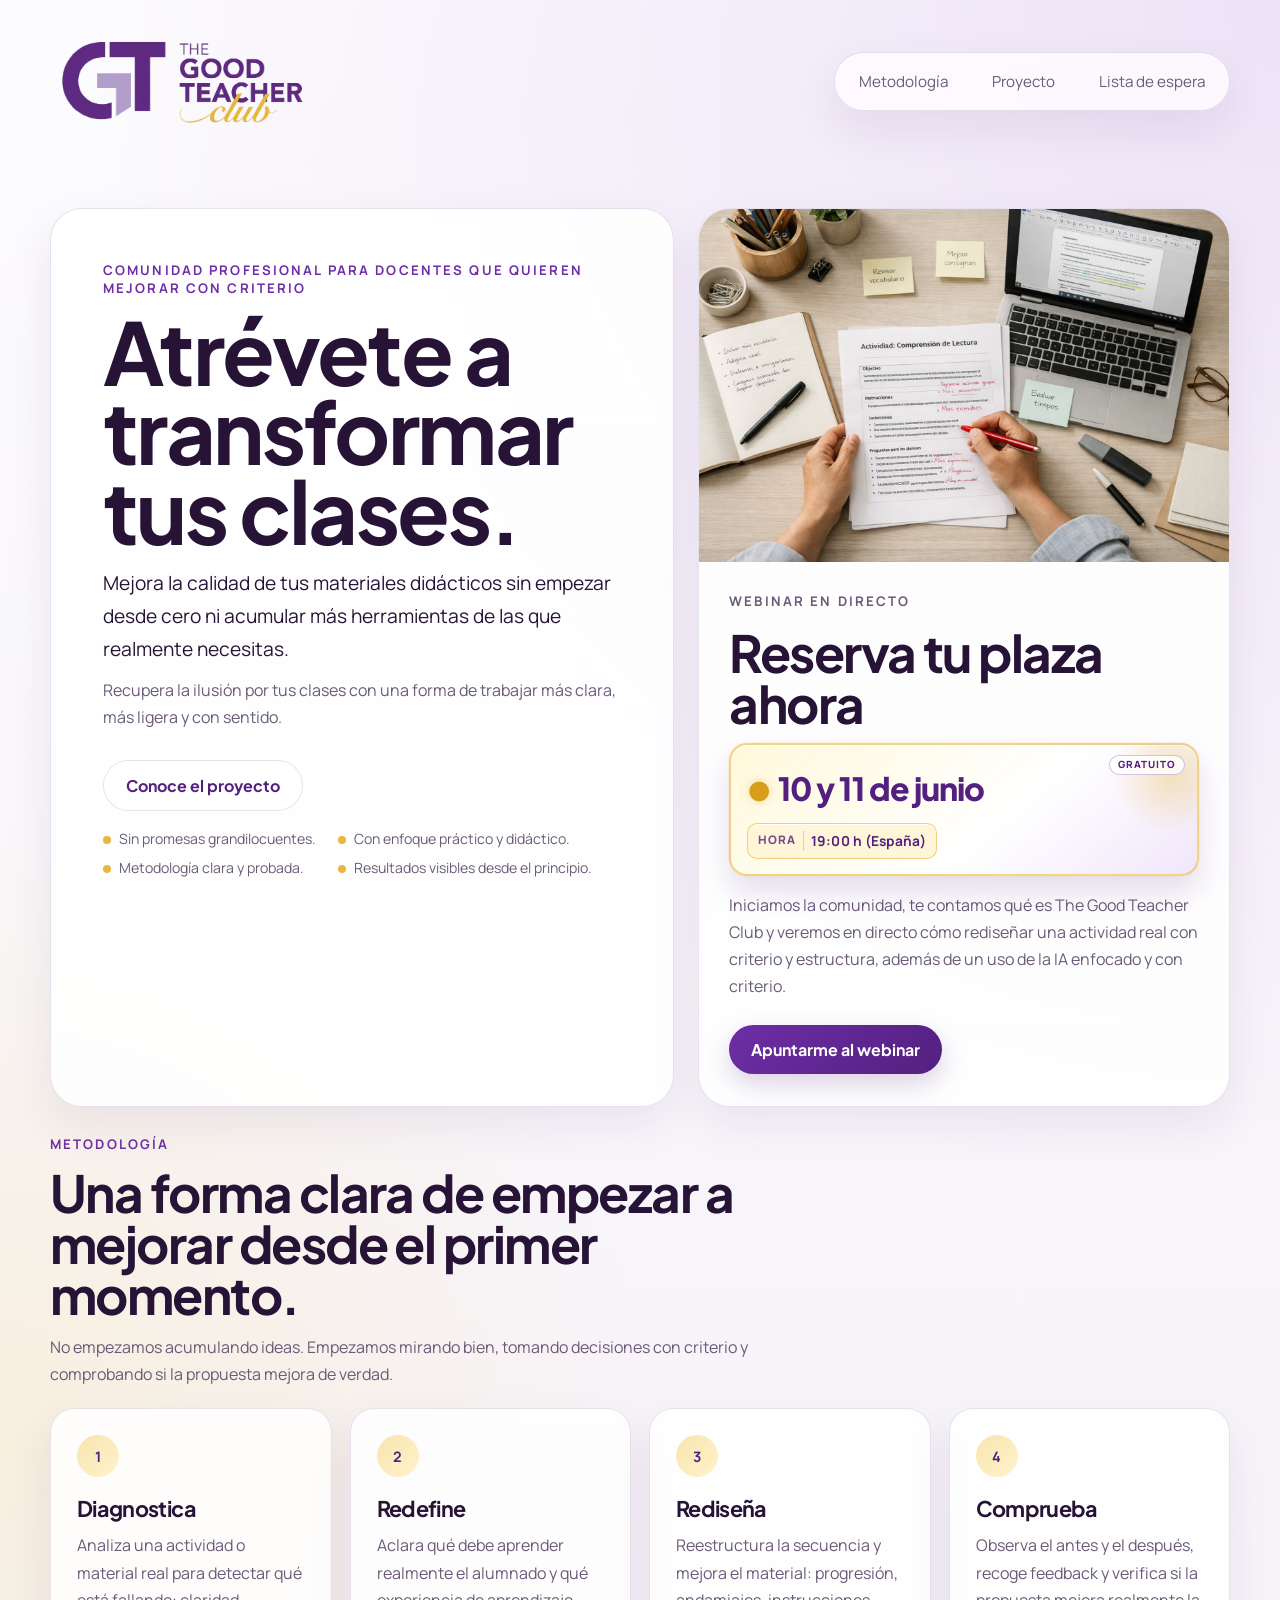
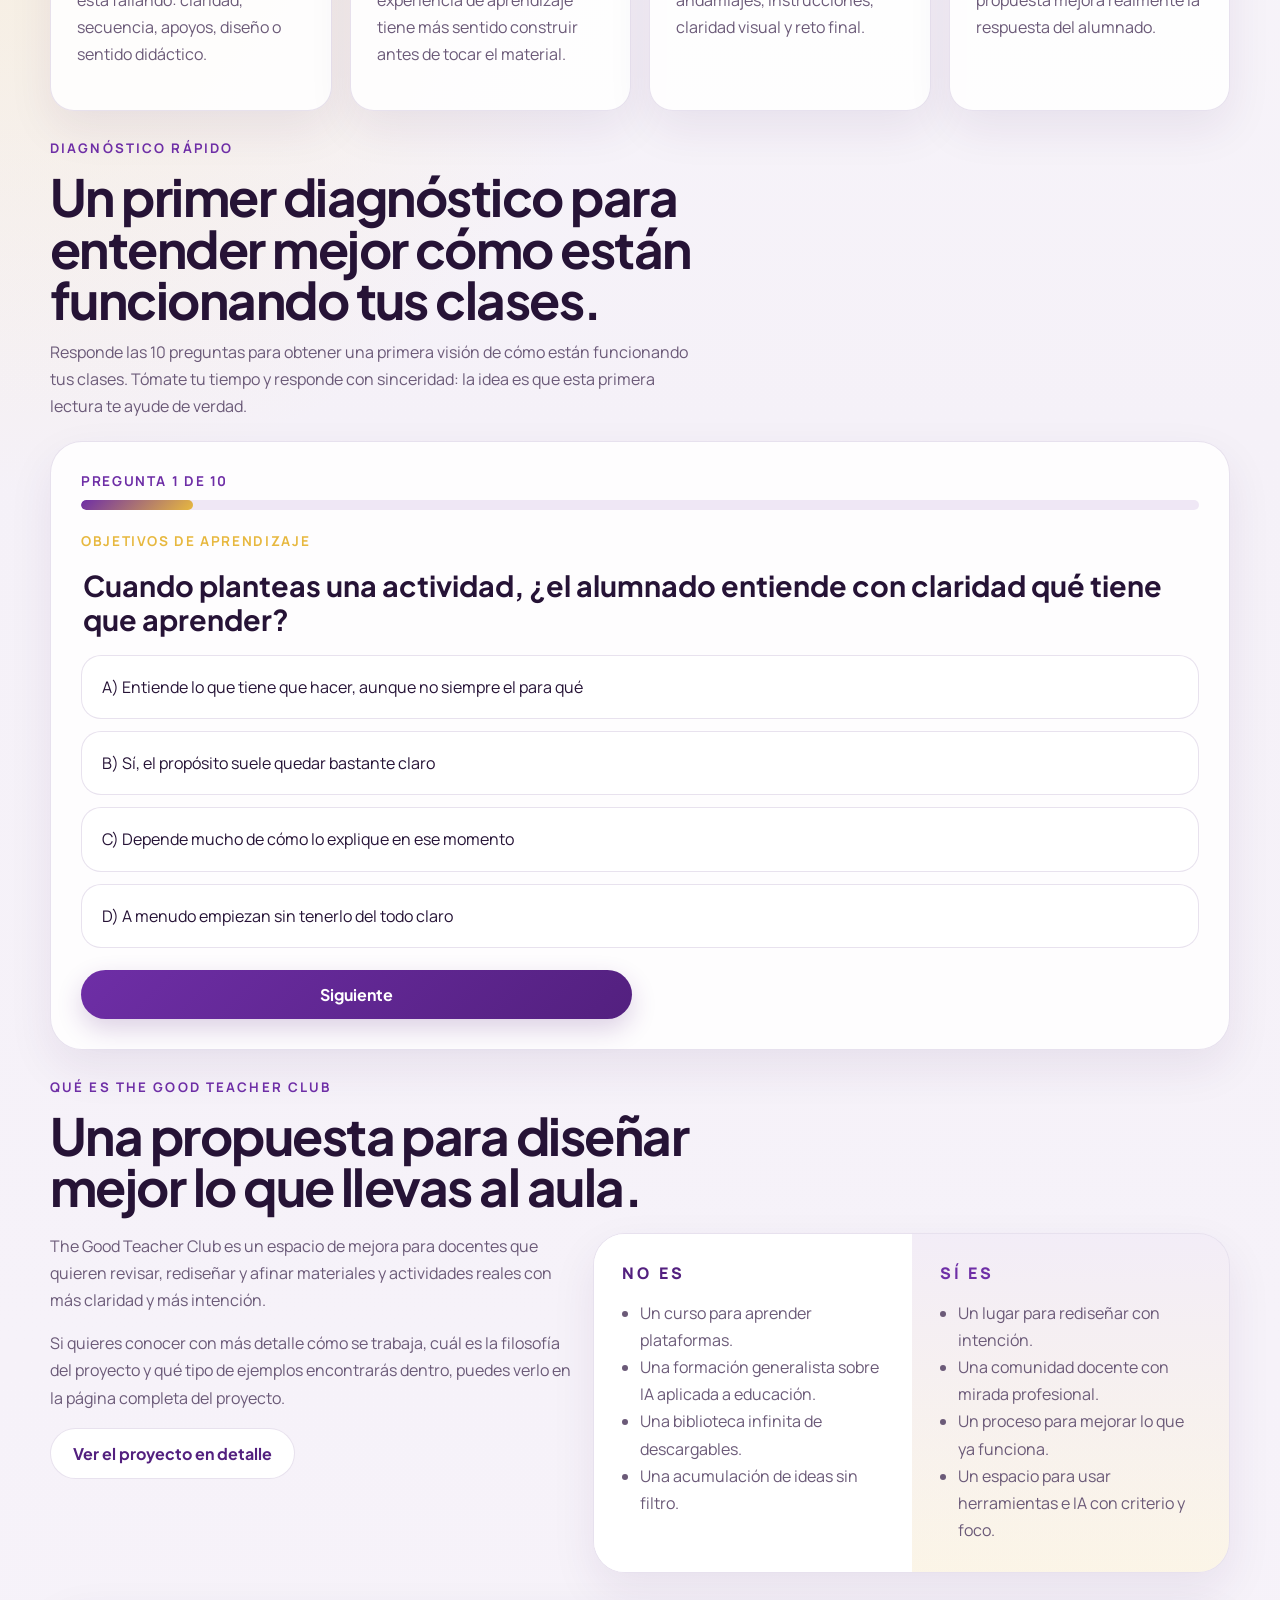
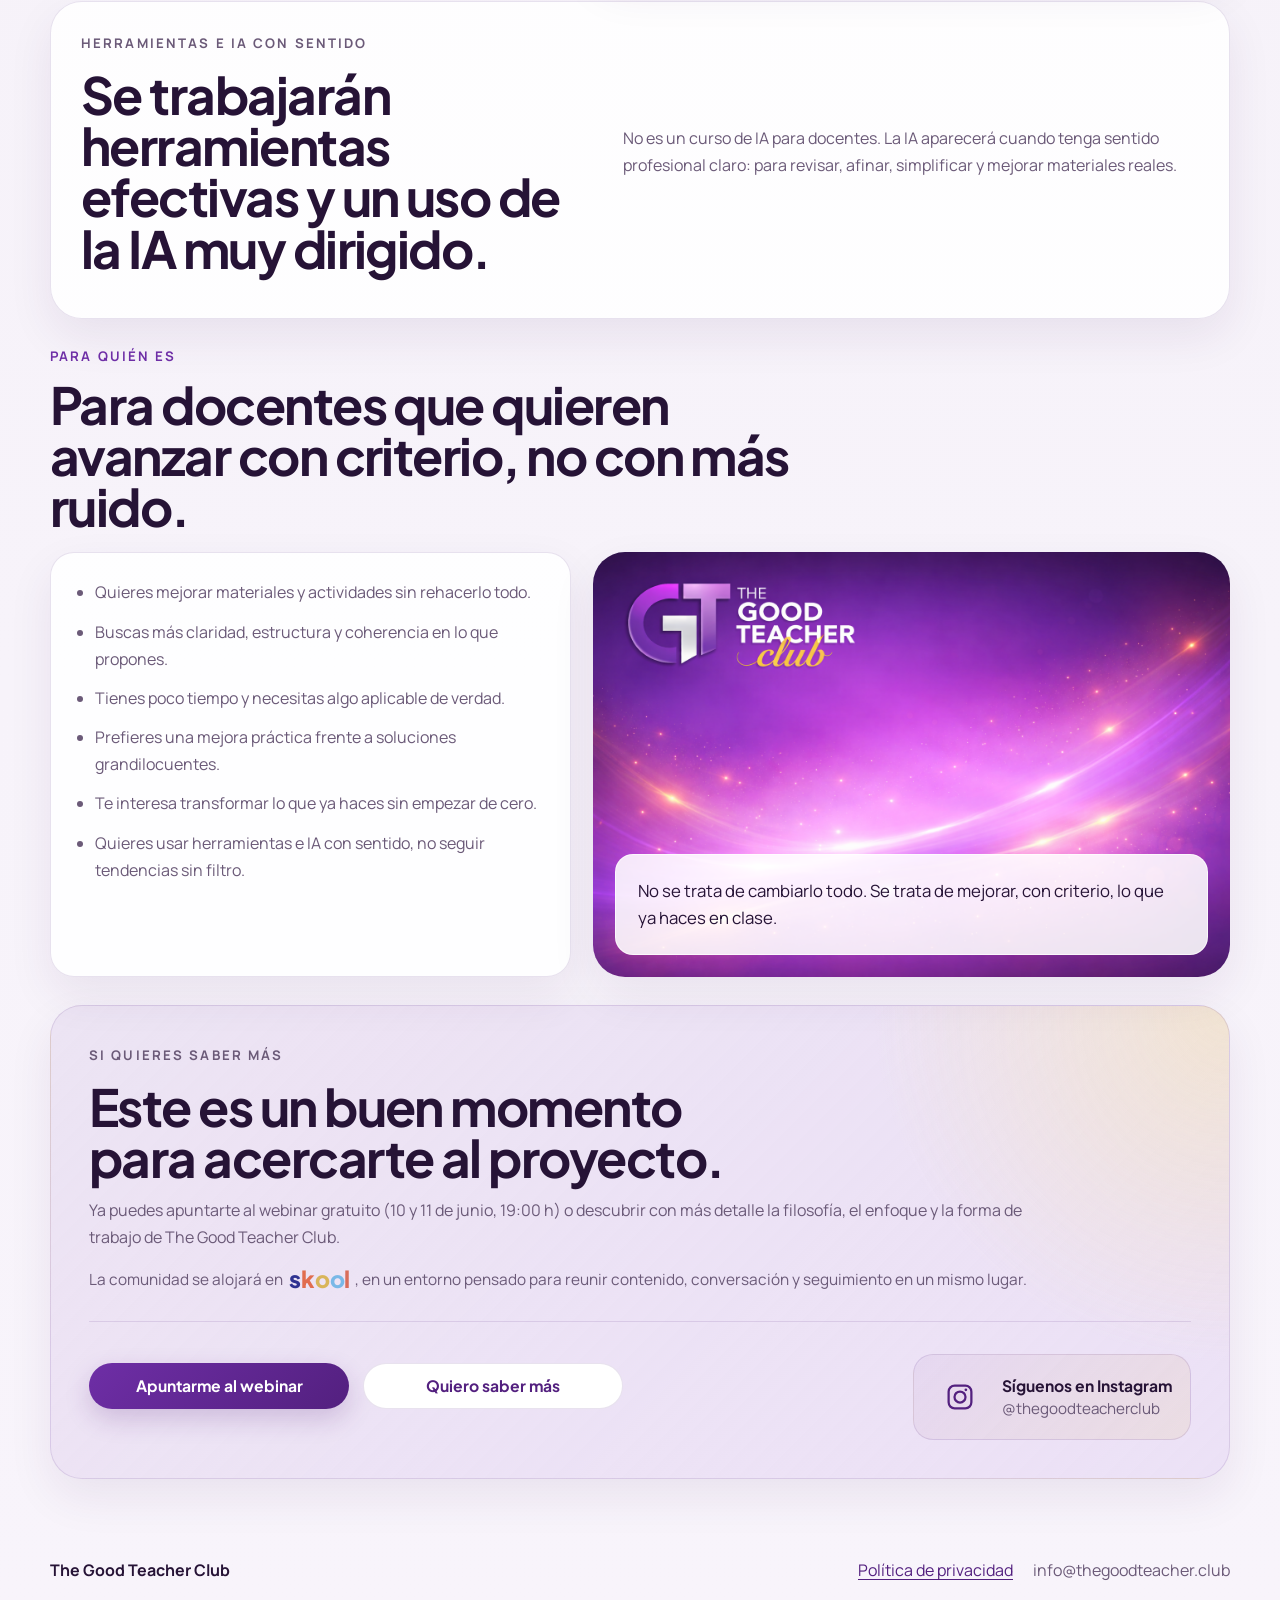
==== index.html @ d4483e8b "Update index.html" ====
<!DOCTYPE html>
<html lang="es">
<head>
  <meta charset="UTF-8">
  <meta name="viewport" content="width=device-width, initial-scale=1.0">
  <title>The Good Teacher Club</title>
  <link rel="icon" type="image/png" href="./favicon-symbol.png?v=2">
  <link rel="preconnect" href="https://fonts.googleapis.com">
  <link rel="preconnect" href="https://fonts.gstatic.com" crossorigin>
  <link href="https://fonts.googleapis.com/css2?family=Manrope:wght@400;500;600;700;800&family=Plus+Jakarta+Sans:wght@500;600;700;800&display=swap" rel="stylesheet">
  <link rel="stylesheet" href="style.css">
</head>
<body>
  <header class="site-header">
    <a class="brand" href="index.html#inicio">
      <img src="logo.png" alt="The Good Teacher Club">
    </a>
    <nav class="site-nav" aria-label="Principal">
      <a href="#metodologia">Metodología</a>
      <a href="proyecto.html">Proyecto</a>
      <a href="#cta-final">Lista de espera</a>
    </nav>
  </header>

  <main>
    <section class="hero section" id="inicio">
      <div class="hero-copy">
        <p class="eyebrow">Comunidad profesional para docentes que quieren mejorar con criterio</p>
        <h1>Atrévete a transformar tus clases.</h1>
        <p class="hero-subtitle">
          Mejora la calidad de tus materiales didácticos sin empezar desde cero ni acumular más herramientas de las que realmente necesitas.
        </p>
        <p class="hero-text">
          Recupera la ilusión por tus clases con una forma de trabajar más clara, más ligera y con sentido.
        </p>
        <div class="hero-actions">
          <a class="button button-secondary" href="proyecto.html">Conoce el proyecto</a>
        </div>
          <div class="hero-microcopy">
            <span>Sin promesas grandilocuentes.</span>
            <span>Con enfoque práctico y didáctico.</span>
            <span>Metodología clara y probada.</span>
            <span>Resultados visibles desde el principio.</span>
          </div>
      </div>

      <aside class="hero-panel">
        <div class="hero-panel-media">
          <img src="imagen6.png" alt="Revisión práctica de materiales didácticos">
        </div>
        <div class="hero-panel-content">
          <p class="card-kicker">Webinar en directo</p>
          <h2>Reserva tu plaza ahora</h2>
          <p class="webinar-highlight">
            <strong>10 y 11 de junio</strong>
            <span>19:00 h (España)</span>
          </p>
          <p>
            Iniciamos la comunidad, te contamos qué es The Good Teacher Club y veremos en directo cómo rediseñar una actividad real con criterio y estructura, además de un uso de la IA enfocado y con criterio.
          </p>
          <button class="button button-primary" type="button" data-modal-target="waitlist-modal">Apuntarme al webinar</button>
        </div>
      </aside>
    </section>

    <section class="section methodology" id="metodologia">
      <div class="section-heading">
        <p class="eyebrow">Metodología</p>
        <h2>Una forma clara de empezar a mejorar desde el primer momento.</h2>
        <p class="section-intro">
          No empezamos acumulando ideas. Empezamos mirando bien, tomando decisiones con criterio y comprobando si la propuesta mejora de verdad.
        </p>
      </div>

      <div class="method-grid">
        <article class="method-card">
          <span class="step-number">1</span>
          <h3>Diagnostica</h3>
          <p>Analiza una actividad o material real para detectar qué está fallando: claridad, secuencia, apoyos, diseño o sentido didáctico.</p>
        </article>
        <article class="method-card">
          <span class="step-number">2</span>
          <h3>Redefine</h3>
          <p>Aclara qué debe aprender realmente el alumnado y qué experiencia de aprendizaje tiene más sentido construir antes de tocar el material.</p>
        </article>
        <article class="method-card">
          <span class="step-number">3</span>
          <h3>Rediseña</h3>
          <p>Reestructura la secuencia y mejora el material: progresión, andamiajes, instrucciones, claridad visual y reto final.</p>
        </article>
        <article class="method-card">
          <span class="step-number">4</span>
          <h3>Comprueba</h3>
          <p>Observa el antes y el después, recoge feedback y verifica si la propuesta mejora realmente la respuesta del alumnado.</p>
        </article>
      </div>
    </section>

    <section class="section diagnostic-section" id="diagnostico">
      <div class="section-heading narrow">
        <p class="eyebrow">Diagnóstico rápido</p>
        <h2>Un primer diagnóstico para entender mejor cómo están funcionando tus clases.</h2>
        <p class="section-intro">
          Responde las 10 preguntas para obtener una primera visión de cómo están funcionando tus clases. Tómate tu tiempo y responde con sinceridad: la idea es que esta primera lectura te ayude de verdad.
        </p>
      </div>

      <div class="diagnostic-shell" data-diagnostic-app>
        <div class="diagnostic-panel" data-diagnostic-quiz>
          <div class="diagnostic-progress">
            <p class="diagnostic-progress-text" data-progress-text>Pregunta 1 de 10</p>
            <div class="diagnostic-progress-bar" aria-hidden="true">
              <span class="diagnostic-progress-fill" data-progress-fill></span>
            </div>
          </div>

          <div class="diagnostic-card">
            <p class="diagnostic-dimension" data-question-dimension></p>
            <form class="diagnostic-question-form" data-question-form novalidate>
              <fieldset class="diagnostic-fieldset">
                <legend class="diagnostic-legend" data-question-text></legend>
                <div class="diagnostic-options" data-question-options></div>
              </fieldset>
            </form>
            <p class="diagnostic-alert" data-question-alert role="alert" hidden></p>
          </div>

          <div class="diagnostic-nav">
            <button class="button button-secondary diagnostic-button" type="button" data-action="prev">Anterior</button>
            <button class="button button-primary diagnostic-button" type="button" data-action="next">Siguiente</button>
          </div>
        </div>

        <section class="diagnostic-result" data-diagnostic-result hidden aria-live="polite">
          <p class="eyebrow">Tu lectura inicial</p>
          <div class="diagnostic-result-card">
            <div class="diagnostic-result-main">
              <p class="diagnostic-profile-label">Perfil</p>
              <h3 class="diagnostic-profile-title" data-result-profile></h3>
              <p class="diagnostic-profile-text" data-result-summary></p>
            </div>

            <div class="diagnostic-insights">
              <div class="diagnostic-insight">
                <p class="diagnostic-insight-label">Fortaleza principal</p>
                <p class="diagnostic-insight-value" data-result-strength></p>
              </div>
              <div class="diagnostic-insight">
                <p class="diagnostic-insight-label">Área prioritaria de mejora</p>
                <p class="diagnostic-insight-value" data-result-improvement></p>
              </div>
            </div>

            <div class="diagnostic-support">
              <p class="diagnostic-support-text">
                En The Good Teacher Club te ayudamos a revisar y rediseñar materiales reales con más claridad, estructura y criterio.
              </p>
              <p class="diagnostic-support-text diagnostic-support-muted">
                Si quieres recibir tu diagnóstico ampliado con recomendaciones prácticas, déjanos tu correo.
              </p>
            </div>
          </div>

          <form class="diagnostic-email-form" data-diagnostic-email-form action="https://formspree.io/f/mykbewbv" method="POST" novalidate hidden>
            <input type="hidden" name="form_type" value="diagnostico">
            <input type="hidden" name="_subject" value="Solicitud de diagnóstico ampliado">
            <input type="hidden" name="score_total">
            <input type="hidden" name="profile">
            <input type="hidden" name="strength">
            <input type="hidden" name="improvement_area">
            <input type="hidden" name="dim_learning_goals">
            <input type="hidden" name="dim_sequence">
            <input type="hidden" name="dim_support_gradation">
            <input type="hidden" name="dim_cognitive">
            <input type="hidden" name="dim_material">
            <input type="hidden" name="dim_closure_evaluation">
            <input type="hidden" name="q1">
            <input type="hidden" name="q2">
            <input type="hidden" name="q3">
            <input type="hidden" name="q4">
            <input type="hidden" name="q5">
            <input type="hidden" name="q6">
            <input type="hidden" name="q7">
            <input type="hidden" name="q8">
            <input type="hidden" name="q9">
            <input type="hidden" name="q10">
            <input type="hidden" name="submitted_at">
            <input type="hidden" name="page_source">
            <input type="hidden" name="privacy_consent" value="">
            <input type="hidden" name="privacy_consent_version" value="2026-03-31">
            <input type="hidden" name="privacy_consent_timestamp">
            <input type="hidden" name="privacy_consent_context" value="diagnostico ampliado">
            <label class="form-field diagnostic-email-field">
              <span>Tu nombre</span>
              <input type="text" name="name" placeholder="Tu nombre" autocomplete="name" required>
            </label>
            <label class="form-field diagnostic-email-field">
              <span>Tu correo electrónico</span>
              <input type="email" name="email" placeholder="tu@email.com" autocomplete="email" required>
            </label>
            <label class="consent-field">
              <input type="checkbox" name="privacy_acceptance" value="accepted" data-privacy-consent required>
              <span>He leído la <a href="privacy.html">Política de privacidad</a> y consiento el tratamiento de mis datos para responder a mi solicitud y avisarme del lanzamiento del curso o la comunidad si procede.</span>
            </label>
            <p class="legal-note">
              Responsable: The Good Teacher Club. Finalidad: gestionar tu solicitud, responderte y, si nos dejas tu correo para ello, avisarte del lanzamiento. Legitimación: consentimiento. Destinatarios: no se cederán tus datos a terceros salvo obligación legal; el envío del formulario se gestiona mediante Formspree como proveedor técnico. Derechos: acceso, rectificación, supresión y demás en info@thegoodteacher.club. Más información en la <a href="privacy.html">Política de privacidad</a>.
            </p>
            <div class="diagnostic-email-actions">
              <button class="button button-primary diagnostic-button" type="submit">Recibir diagnóstico ampliado</button>
            </div>
            <p class="diagnostic-alert diagnostic-email-alert" data-email-alert role="alert" hidden></p>
          </form>
        </section>
      </div>
    </section>

    <section class="section project-summary" id="proyecto-resumen">
      <div class="section-heading narrow">
        <p class="eyebrow">Qué es The Good Teacher Club</p>
        <h2>Una propuesta para diseñar mejor lo que llevas al aula.</h2>
      </div>

      <div class="definition-layout">
        <div class="definition-text">
          <p>
            The Good Teacher Club es un espacio de mejora para docentes que quieren revisar, rediseñar y afinar materiales y actividades reales con más claridad y más intención.
          </p>
          <p>
            Si quieres conocer con más detalle cómo se trabaja, cuál es la filosofía del proyecto y qué tipo de ejemplos encontrarás dentro, puedes verlo en la página completa del proyecto.
          </p>
          <div class="inline-actions">
            <a class="button button-secondary" href="proyecto.html">Ver el proyecto en detalle</a>
          </div>
        </div>

        <div class="comparison-card">
          <div class="comparison-block comparison-block-muted">
            <p class="card-kicker">No es</p>
            <ul class="clean-list">
              <li>Un curso para aprender plataformas.</li>
              <li>Una formación generalista sobre IA aplicada a educación.</li>
              <li>Una biblioteca infinita de descargables.</li>
              <li>Una acumulación de ideas sin filtro.</li>
            </ul>
          </div>
          <div class="comparison-block comparison-block-accent">
            <p class="card-kicker">Sí es</p>
            <ul class="clean-list">
              <li>Un lugar para rediseñar con intención.</li>
              <li>Una comunidad docente con mirada profesional.</li>
              <li>Un proceso para mejorar lo que ya funciona.</li>
              <li>Un espacio para usar herramientas e IA con criterio y foco.</li>
            </ul>
          </div>
        </div>
      </div>
    </section>

    <section class="section ia-brief" id="ia">
      <div class="ia-brief-card">
        <div>
          <p class="eyebrow">Herramientas e IA con sentido</p>
          <h2>Se trabajarán herramientas efectivas y un uso de la IA muy dirigido.</h2>
        </div>
        <p>
          No es un curso de IA para docentes. La IA aparecerá cuando tenga sentido profesional claro: para revisar, afinar, simplificar y mejorar materiales reales.
        </p>
      </div>
    </section>

    <section class="section audience" id="dentro">
      <div class="section-heading">
        <p class="eyebrow">Para quién es</p>
        <h2>Para docentes que quieren avanzar con criterio, no con más ruido.</h2>
      </div>

      <div class="audience-layout">
        <div class="audience-card">
          <ul class="clean-list clean-list-spaced">
            <li>Quieres mejorar materiales y actividades sin rehacerlo todo.</li>
            <li>Buscas más claridad, estructura y coherencia en lo que propones.</li>
            <li>Tienes poco tiempo y necesitas algo aplicable de verdad.</li>
            <li>Prefieres una mejora práctica frente a soluciones grandilocuentes.</li>
            <li>Te interesa transformar lo que ya haces sin empezar de cero.</li>
            <li>Quieres usar herramientas e IA con sentido, no seguir tendencias sin filtro.</li>
          </ul>
        </div>
        <div class="audience-quote">
          <img src="fondo1.png" alt="Fondo visual de The Good Teacher Club">
          <div class="quote-overlay">
            <p>
              No se trata de cambiarlo todo. Se trata de mejorar, con criterio, lo que ya haces en clase.
            </p>
          </div>
        </div>
      </div>
    </section>

    <section class="section final-cta" id="cta-final">
      <div class="final-cta-copy">
        <p class="eyebrow">Si quieres saber más</p>
        <h2>Este es un buen momento para acercarte al proyecto.</h2>
        <p>
          Ya puedes apuntarte al webinar gratuito (10 y 11 de junio, 19:00 h) o descubrir con más detalle la filosofía, el enfoque y la forma de trabajo de The Good Teacher Club.
        </p>
        <div class="cta-note">
          <span class="platform-note">La comunidad se alojará en</span>
          <span class="skool-mark" aria-label="Skool">
            <span class="skool-s">s</span><span class="skool-k">k</span><span class="skool-o1">o</span><span class="skool-o2">o</span><span class="skool-l">l</span>
          </span>
          <span class="platform-note">, en un entorno pensado para reunir contenido, conversación y seguimiento en un mismo lugar.</span>
        </div>
      </div>
      <div class="final-cta-bar">
        <div class="final-cta-actions">
          <button class="button button-primary" type="button" data-modal-target="waitlist-modal">Apuntarme al webinar</button>
          <button class="button button-secondary" type="button" data-modal-target="discover-modal">Quiero saber más</button>
        </div>
        <a class="social-card" href="https://www.instagram.com/thegoodteacherclub/" target="_blank" rel="noreferrer">
          <span class="social-icon" aria-hidden="true">
            <svg viewBox="0 0 24 24" role="img" focusable="false">
              <path d="M7.75 2h8.5A5.75 5.75 0 0 1 22 7.75v8.5A5.75 5.75 0 0 1 16.25 22h-8.5A5.75 5.75 0 0 1 2 16.25v-8.5A5.75 5.75 0 0 1 7.75 2Zm0 1.8A3.95 3.95 0 0 0 3.8 7.75v8.5a3.95 3.95 0 0 0 3.95 3.95h8.5a3.95 3.95 0 0 0 3.95-3.95v-8.5a3.95 3.95 0 0 0-3.95-3.95Zm8.95 1.35a1.1 1.1 0 1 1 0 2.2 1.1 1.1 0 0 1 0-2.2ZM12 6.7A5.3 5.3 0 1 1 6.7 12 5.3 5.3 0 0 1 12 6.7Zm0 1.8A3.5 3.5 0 1 0 15.5 12 3.5 3.5 0 0 0 12 8.5Z"/>
            </svg>
          </span>
          <span class="social-copy">
            <strong>Síguenos en Instagram</strong>
            <span>@thegoodteacherclub</span>
          </span>
        </a>
      </div>
    </section>
  </main>

  <div class="modal-backdrop" data-modal-backdrop hidden>
    <section class="modal-card" id="waitlist-modal" aria-hidden="true" role="dialog" aria-modal="true" aria-labelledby="waitlist-title" hidden>
      <button class="modal-close" type="button" aria-label="Cerrar" data-modal-close>&times;</button>
      <p class="eyebrow">Webinar gratuito</p>
      <h2 id="waitlist-title">Reserva tu plaza: 10 y 11 de junio · 19:00 h.</h2>
      <p class="modal-text">
        Déjanos tu correo para enviarte el acceso al webinar en directo.
      </p>
      <form class="modal-form" action="https://formspree.io/f/mykbewbv" method="POST" data-formspree-ajax>
        <input type="hidden" name="_subject" value="Inscripción webinar">
        <input type="hidden" name="Etiqueta" value="Webinar junio">
        <input type="hidden" name="privacy_consent" value="">
        <input type="hidden" name="privacy_consent_version" value="2026-03-31">
        <input type="hidden" name="privacy_consent_timestamp">
        <input type="hidden" name="privacy_consent_context" value="inscripcion webinar">
        <label class="form-field">
          <span>Tu correo electrónico</span>
          <input type="email" name="email" placeholder="tu@email.com" required>
        </label>
        <label class="consent-field">
          <input type="checkbox" name="privacy_acceptance" value="accepted" data-privacy-consent required>
          <span>He leído la <a href="privacy.html">Política de privacidad</a> y consiento el tratamiento de mis datos para recibir la información y el acceso al webinar.</span>
        </label>
        <p class="legal-note">
          Responsable: The Good Teacher Club. Finalidad: gestionar tu inscripción y enviarte el acceso al webinar. Legitimación: consentimiento. Destinatarios: no se cederán tus datos a terceros salvo obligación legal; el envío del formulario se gestiona mediante Formspree como proveedor técnico. Derechos: acceso, rectificación, supresión y demás en info@thegoodteacher.club. Más información en la <a href="privacy.html">Política de privacidad</a>.
        </p>
        <button class="button button-primary" type="submit">Apuntarme al webinar</button>
        <p class="form-status" data-form-status aria-live="polite" hidden></p>
      </form>
    </section>

    <section class="modal-card" id="discover-modal" aria-hidden="true" role="dialog" aria-modal="true" aria-labelledby="discover-title" hidden>
      <button class="modal-close" type="button" aria-label="Cerrar" data-modal-close>&times;</button>
      <p class="eyebrow">Descubrir el proyecto</p>
      <h2 id="discover-title">Cuéntanos qué quieres saber.</h2>
      <p class="modal-text">
        Si quieres preguntar o recibir más información, deja tu correo y tu mensaje. Te contactaremos para responderte.
      </p>
      <form class="modal-form" action="https://formspree.io/f/mykbewbv" method="POST" data-formspree-ajax>
        <input type="hidden" name="_subject" value="Quiero saber más">
        <input type="hidden" name="Etiqueta" value="Quiero saber más">
        <input type="hidden" name="privacy_consent" value="">
        <input type="hidden" name="privacy_consent_version" value="2026-03-31">
        <input type="hidden" name="privacy_consent_timestamp">
        <input type="hidden" name="privacy_consent_context" value="solicitud de información">
        <label class="form-field">
          <span>Tu correo electrónico</span>
          <input type="email" name="email" placeholder="tu@email.com" required>
        </label>
        <label class="form-field">
          <span>Tu mensaje</span>
          <textarea name="message" rows="4" placeholder="Escribe aquí tu consulta..." required></textarea>
        </label>
        <label class="consent-field">
          <input type="checkbox" name="privacy_acceptance" value="accepted" data-privacy-consent required>
          <span>He leído la <a href="privacy.html">Política de privacidad</a> y consiento el tratamiento de mis datos para que respondan a mi consulta y, si procede, me informen del lanzamiento.</span>
        </label>
        <p class="legal-note">
          Responsable: The Good Teacher Club. Finalidad: gestionar tu consulta, responderte y avisarte del lanzamiento si así lo solicitas. Legitimación: consentimiento. Destinatarios: no se cederán tus datos a terceros salvo obligación legal; el envío del formulario se gestiona mediante Formspree como proveedor técnico. Derechos: acceso, rectificación, supresión y demás en info@thegoodteacher.club. Más información en la <a href="privacy.html">Política de privacidad</a>.
        </p>
        <button class="button button-primary" type="submit">Enviar</button>
        <p class="form-status" data-form-status aria-live="polite" hidden></p>
      </form>
    </section>
  </div>

  <footer class="site-footer">
    <p>The Good Teacher Club</p>
    <div class="footer-links">
      <a href="privacy.html">Política de privacidad</a>
      <span>info@thegoodteacher.club</span>
    </div>
  </footer>

  <script>
    const backdrop = document.querySelector("[data-modal-backdrop]");
    const modals = Array.from(document.querySelectorAll(".modal-card"));
    const openButtons = document.querySelectorAll("[data-modal-target]");
    const closeButtons = document.querySelectorAll("[data-modal-close]");
    const ajaxForms = document.querySelectorAll("[data-formspree-ajax]");

    function openModal(modalId) {
      backdrop.hidden = false;
      document.body.classList.add("modal-open");
      modals.forEach((modal) => {
        const isActive = modal.id === modalId;
        modal.hidden = !isActive;
        modal.setAttribute("aria-hidden", String(!isActive));
      });
    }

    function closeModal() {
      backdrop.hidden = true;
      document.body.classList.remove("modal-open");
      modals.forEach((modal) => {
        modal.hidden = true;
        modal.setAttribute("aria-hidden", "true");
      });
    }

    openButtons.forEach((button) => {
      button.addEventListener("click", () => openModal(button.dataset.modalTarget));
    });

    closeButtons.forEach((button) => {
      button.addEventListener("click", closeModal);
    });

    backdrop.addEventListener("click", (event) => {
      if (event.target === backdrop) {
        closeModal();
      }
    });

    document.addEventListener("keydown", (event) => {
      if (event.key === "Escape" && !backdrop.hidden) {
        closeModal();
      }
    });

    function stampPrivacyConsent(form) {
      const consent = form.querySelector("[data-privacy-consent]");

      if (!(consent instanceof HTMLInputElement) || !consent.checked) {
        return false;
      }

      const timestampField = form.querySelector('input[name="privacy_consent_timestamp"]');
      const consentField = form.querySelector('input[name="privacy_consent"]');

      if (consentField instanceof HTMLInputElement) {
        consentField.value = "yes";
      }

      if (timestampField instanceof HTMLInputElement) {
        timestampField.value = new Date().toISOString();
      }

      return true;
    }

    ajaxForms.forEach((form) => {
      const status = form.querySelector("[data-form-status]");
      const submitButton = form.querySelector('button[type="submit"]');

      form.addEventListener("submit", async (event) => {
        event.preventDefault();

        if (!form.reportValidity()) {
          return;
        }

        if (!stampPrivacyConsent(form)) {
          return;
        }

        const formData = new FormData(form);
        status.hidden = true;
        status.textContent = "";
        submitButton.disabled = true;
        submitButton.textContent = "Enviando...";

        try {
          const response = await fetch(form.action, {
            method: form.method,
            body: formData,
            headers: {
              Accept: "application/json"
            }
          });

          if (!response.ok) {
            throw new Error("No se pudo enviar el formulario.");
          }

          form.reset();
          status.textContent = "Mensaje enviado. Te contactaremos pronto.";
          status.hidden = false;
          submitButton.textContent = "Enviado";

          window.setTimeout(() => {
            closeModal();
            submitButton.disabled = false;
            submitButton.textContent = "Enviar";
            status.hidden = true;
            status.textContent = "";
          }, 1600);
        } catch (error) {
          status.textContent = "No se ha podido enviar. Inténtalo de nuevo en un momento.";
          status.hidden = false;
          submitButton.disabled = false;
          submitButton.textContent = "Enviar";
        }
      });
    });

  </script>
  <script src="diagnostic.js"></script>
</body>
</html>
---- style.css ----
:root {
  color-scheme: light;
  --bg: #f5f1f8;
  --bg-soft: #fcf9fe;
  --surface: #ffffff;
  --surface-alt: #f2ebf8;
  --text: #261336;
  --muted: #6b5a78;
  --line: rgba(92, 51, 137, 0.14);
  --purple: #6e2ea6;
  --purple-deep: #53207f;
  --lavender: #d8c1ef;
  --gold: #e7b83f;
  --gold-soft: #f7e5af;
  --shadow: 0 18px 45px rgba(64, 28, 89, 0.08);
  --radius-lg: 32px;
  --radius-md: 24px;
  --radius-sm: 18px;
  --container: 1180px;
}

* {
  box-sizing: border-box;
}

[hidden] {
  display: none !important;
}

html {
  scroll-behavior: smooth;
}

body {
  margin: 0;
  min-height: 100vh;
  font-family: "Manrope", "Segoe UI", sans-serif;
  color: var(--text);
  background:
    radial-gradient(circle at top right, rgba(216, 193, 239, 0.42), transparent 24%),
    radial-gradient(circle at left 30%, rgba(247, 229, 175, 0.36), transparent 18%),
    linear-gradient(180deg, #fcfbfd 0%, var(--bg) 42%, #f8f4fb 100%);
}

img {
  display: block;
  max-width: 100%;
}

a {
  color: inherit;
  text-decoration: none;
}

button,
input,
textarea {
  font: inherit;
}

button {
  border: 0;
  cursor: pointer;
}

main,
.site-header,
.site-footer {
  width: min(var(--container), calc(100% - 40px));
  margin: 0 auto;
}

.site-header {
  display: flex;
  align-items: center;
  justify-content: space-between;
  gap: 24px;
  padding: 24px 0 10px;
}

.brand img {
  width: clamp(170px, 24vw, 280px);
  height: auto;
}

.site-nav {
  display: flex;
  flex-wrap: wrap;
  gap: 12px;
  padding: 8px;
  border: 1px solid var(--line);
  border-radius: 999px;
  background: rgba(255, 255, 255, 0.76);
  box-shadow: var(--shadow);
}

.site-nav a {
  padding: 10px 16px;
  border-radius: 999px;
  color: var(--muted);
  font-size: 0.95rem;
}

.site-nav a:hover,
.site-nav a:focus-visible {
  background: var(--surface-alt);
  color: var(--purple-deep);
}

main {
  padding: 30px 0 80px;
}

.section {
  margin-top: 28px;
}

.hero,
.detail-hero {
  display: grid;
  grid-template-columns: minmax(0, 1.08fr) minmax(320px, 0.92fr);
  gap: 24px;
  align-items: stretch;
}

.hero-copy,
.hero-panel,
.comparison-card,
.method-card,
.audience-card,
.final-cta,
.ia-brief-card,
.detail-card,
.detail-hero-copy,
.detail-hero-media,
.detail-feature-copy,
.detail-feature-media {
  background: rgba(255, 255, 255, 0.86);
  border: 1px solid var(--line);
  box-shadow: var(--shadow);
}

.hero-copy,
.hero-panel,
.final-cta,
.ia-brief-card,
.detail-hero-copy,
.detail-hero-media,
.detail-feature-copy,
.detail-feature-media,
.detail-card {
  border-radius: var(--radius-lg);
}

.hero-copy,
.detail-hero-copy {
  padding: 52px;
}

.detail-hero-copy {
  padding: 38px;
}

.detail-hero-media,
.detail-feature-media,
.hero-panel {
  overflow: hidden;
}

.eyebrow,
.card-kicker {
  margin: 0 0 14px;
  font-size: 0.83rem;
  font-weight: 700;
  letter-spacing: 0.16em;
  text-transform: uppercase;
}

.eyebrow {
  color: var(--purple);
}

.card-kicker {
  color: var(--gold);
}

h1,
h2,
h3,
p,
ul {
  margin-top: 0;
}

h1,
h2,
h3 {
  font-family: "Plus Jakarta Sans", "Manrope", "Segoe UI", sans-serif;
  letter-spacing: -0.03em;
}

h1 {
  max-width: 11ch;
  margin-bottom: 18px;
  font-size: clamp(3rem, 7vw, 5.4rem);
  line-height: 0.92;
}

h2 {
  margin-bottom: 14px;
  font-size: clamp(2rem, 4vw, 3.2rem);
  line-height: 1;
}

h3 {
  margin-bottom: 10px;
  font-size: 1.35rem;
}

.hero-subtitle,
.section-intro,
.definition-text p,
.hero-text,
.hero-panel-content p,
.method-card p,
.detail-card p,
.detail-feature-copy p,
.final-cta p,
.cta-note,
.comparison-block li,
.audience-card li,
.micro-note,
.ia-brief-card p {
  color: var(--muted);
  line-height: 1.7;
}

.hero-subtitle {
  max-width: 36rem;
  margin-bottom: 12px;
  font-size: 1.2rem;
  color: var(--text);
}

.hero-text {
  max-width: 34rem;
  margin-bottom: 0;
}

.hero-actions,
.final-cta-actions,
.inline-actions {
  display: flex;
  flex-wrap: wrap;
  gap: 14px;
}

.hero-actions {
  margin-top: 28px;
}

.hero-microcopy {
  display: grid;
  grid-template-columns: repeat(2, minmax(0, max-content));
  gap: 10px 22px;
  margin-top: 18px;
  color: var(--muted);
  font-size: 0.88rem;
  align-items: start;
}

.hero-microcopy span {
  min-width: 0;
}

.hero-microcopy span::before {
  content: "";
  display: inline-block;
  width: 8px;
  height: 8px;
  margin-right: 8px;
  border-radius: 50%;
  background: var(--gold);
}

.button {
  display: inline-flex;
  align-items: center;
  justify-content: center;
  min-height: 48px;
  padding: 14px 22px;
  border-radius: 999px;
  font-family: "Plus Jakarta Sans", "Manrope", "Segoe UI", sans-serif;
  font-weight: 700;
  text-align: center;
  transition: transform 0.2s ease, box-shadow 0.2s ease, background 0.2s ease;
}

.final-cta-actions .button {
  width: 260px;
  min-width: 260px;
  min-height: 46px;
  padding: 10px 16px;
  font-size: 0.98rem;
  line-height: 1.2;
}

.button:hover,
.button:focus-visible {
  transform: translateY(-1px);
}

.button-primary {
  background: linear-gradient(135deg, var(--purple) 0%, var(--purple-deep) 100%);
  color: #ffffff;
  box-shadow: 0 10px 26px rgba(83, 32, 127, 0.2);
}

.button-secondary {
  background: #ffffff;
  border: 1px solid var(--line);
  color: var(--purple-deep);
}

.hero-panel-media img,
.detail-hero-media img,
.detail-feature-media img {
  width: 100%;
  height: 100%;
  min-height: 280px;
  object-fit: cover;
}

.detail-hero-copy h1 {
  max-width: 13ch;
  font-size: clamp(2.4rem, 5vw, 4rem);
}

.detail-hero-copy .hero-subtitle {
  max-width: 32rem;
  font-size: 1.08rem;
}

.detail-hero-media img {
  min-height: 240px;
}

.hero-panel-content,
.detail-feature-copy {
  padding: 28px 30px 32px;
}

.webinar-highlight {
  position: relative;
  display: grid;
  gap: 8px;
  margin: 6px 0 16px;
  padding: 16px 16px 15px;
  border-radius: 18px;
  border: 2px solid rgba(231, 184, 63, 0.58);
  background:
    linear-gradient(140deg, rgba(255, 248, 216, 0.94) 0%, rgba(255, 255, 255, 0.98) 58%, rgba(233, 217, 248, 0.66) 100%);
  box-shadow:
    inset 0 1px 0 rgba(255, 255, 255, 0.95),
    0 16px 30px rgba(83, 32, 127, 0.15),
    0 0 0 1px rgba(255, 225, 142, 0.24);
  color: var(--text);
  line-height: 1.2;
  overflow: hidden;
}

.webinar-highlight strong {
  position: relative;
  z-index: 1;
  display: block;
  font-family: "Plus Jakarta Sans", "Manrope", "Segoe UI", sans-serif;
  font-size: clamp(1.38rem, 3.2vw, 2rem);
  font-weight: 800;
  letter-spacing: -0.03em;
  color: var(--purple-deep);
  text-wrap: balance;
  text-shadow: 0 1px 0 rgba(255, 255, 255, 0.85);
}

.webinar-highlight span {
  position: relative;
  z-index: 1;
  display: inline-flex;
  align-items: center;
  width: fit-content;
  min-height: 28px;
  padding: 5px 10px;
  border-radius: 10px;
  border: 1px solid rgba(231, 184, 63, 0.62);
  background: rgba(255, 246, 215, 0.92);
  box-shadow: inset 0 1px 0 rgba(255, 255, 255, 0.85);
  font-size: 0.86rem;
  font-weight: 700;
  letter-spacing: 0.01em;
  color: var(--purple-deep);
}

.webinar-highlight span::before {
  content: "Hora";
  margin-right: 7px;
  padding-right: 7px;
  border-right: 1px solid rgba(83, 32, 127, 0.2);
  font-size: 0.73rem;
  font-weight: 800;
  letter-spacing: 0.08em;
  text-transform: uppercase;
  color: rgba(83, 32, 127, 0.8);
}

.webinar-highlight strong::before {
  content: "●";
  display: inline-block;
  margin-right: 8px;
  font-size: 0.8em;
  color: #d99e19;
  text-shadow: 0 0 10px rgba(231, 184, 63, 0.46);
}

.webinar-highlight::before {
  content: "";
  position: absolute;
  top: -30px;
  right: -34px;
  width: 120px;
  height: 120px;
  border-radius: 50%;
  background: radial-gradient(circle, rgba(231, 184, 63, 0.34) 0%, rgba(231, 184, 63, 0) 68%);
  pointer-events: none;
}

.webinar-highlight::after {
  content: "GRATUITO";
  position: absolute;
  right: 12px;
  top: 10px;
  z-index: 1;
  padding: 4px 8px;
  border-radius: 999px;
  border: 1px solid rgba(83, 32, 127, 0.26);
  background: rgba(255, 255, 255, 0.84);
  color: var(--purple-deep);
  font-size: 0.62rem;
  font-weight: 800;
  letter-spacing: 0.1em;
  line-height: 1;
}

.detail-feature-balanced .detail-feature-copy {
  padding: 34px 34px 36px;
  height: 100%;
  min-height: 380px;
  border-radius: 0;
  background: #ffffff;
  border: 0;
  box-shadow: none;
  overflow: hidden;
}

.detail-feature-balanced .detail-feature-copy p + p {
  margin-top: 16px;
}

.detail-feature-balanced .detail-feature-media {
  display: grid;
  padding: 0;
  background: transparent;
  border: 0;
  box-shadow: none;
  height: 100%;
  min-height: 380px;
  align-self: stretch;
  justify-items: stretch;
  align-items: stretch;
}

.detail-feature-balanced .detail-feature-media img {
  width: 100%;
  height: 100%;
  min-height: 0;
  max-height: none;
  object-fit: contain;
}

.detail-feature-balanced .image-fade-frame {
  position: relative;
  width: 100%;
  height: 100%;
  min-height: 380px;
  padding-right: 28px;
  overflow: hidden;
  border-radius: 0;
  background: rgba(255, 255, 255, 0.12);
}

.detail-feature-balanced .image-fade-layer {
  position: absolute;
  top: 0 !important;
  right: 28px !important;
  bottom: 0 !important;
  left: 0 !important;
  display: block;
  width: calc(100% - 28px) !important;
  height: 100% !important;
  min-height: 0;
  max-height: none;
  object-fit: contain;
  padding: 0;
}

.detail-feature-balanced .image-fade-slide {
  opacity: 0;
}

.detail-feature-balanced .image-fade-slide:nth-child(1) {
  animation: detailImageSlide1 26s linear infinite;
}

.detail-feature-balanced .image-fade-slide:nth-child(2) {
  animation: detailImageSlide2 26s linear infinite;
}

.detail-feature-balanced .image-fade-slide:nth-child(3) {
  animation: detailImageSlide3 26s linear infinite;
}

.detail-feature-balanced .image-fade-slide:nth-child(4) {
  animation: detailImageSlide4 26s linear infinite;
}

.detail-feature-balanced .image-fade-slide:nth-child(5) {
  animation: detailImageSlide5 26s linear infinite;
}

.detail-feature-balanced .image-fade-slide:nth-child(6) {
  animation: detailImageSlide6 26s linear infinite;
}

.detail-feature-balanced .image-fade-slide:nth-child(7) {
  animation: detailImageSlide7 26s linear infinite;
}

.detail-feature-balanced .image-fade-slide:nth-child(8) {
  animation: detailImageSlide8 26s linear infinite;
}

.detail-feature-balanced .image-fade-slide:nth-child(9) {
  animation: detailImageSlide9 26s linear infinite;
}

.detail-feature-balanced .image-fade-slide:nth-child(10) {
  animation: detailImageSlide10 26s linear infinite;
}

.detail-feature-balanced .image-fade-slide:nth-child(11) {
  animation: detailImageSlide11 26s linear infinite;
}

@keyframes detailImageSlide1 {
  0%, 7.69% {
    opacity: 1;
  }

  11.54%, 92.3% {
    opacity: 0;
  }

  100% {
    opacity: 1;
  }
}

@keyframes detailImageSlide2 {
  0%, 7.69% {
    opacity: 0;
  }

  11.54%, 19.23% {
    opacity: 1;
  }

  19.24%, 100% {
    opacity: 0;
  }
}

@keyframes detailImageSlide3 {
  0%, 19.23% {
    opacity: 0;
  }

  19.24%, 26.92% {
    opacity: 1;
  }

  26.93%, 100% {
    opacity: 0;
  }
}

@keyframes detailImageSlide4 {
  0%, 26.92% {
    opacity: 0;
  }

  26.93%, 34.61% {
    opacity: 1;
  }

  34.62%, 100% {
    opacity: 0;
  }
}

@keyframes detailImageSlide5 {
  0%, 34.61% {
    opacity: 0;
  }

  34.62%, 42.3% {
    opacity: 1;
  }

  42.31%, 100% {
    opacity: 0;
  }
}

@keyframes detailImageSlide6 {
  0%, 42.3% {
    opacity: 0;
  }

  42.31%, 50% {
    opacity: 1;
  }

  50.01%, 100% {
    opacity: 0;
  }
}

@keyframes detailImageSlide7 {
  0%, 50% {
    opacity: 0;
  }

  50.01%, 57.69% {
    opacity: 1;
  }

  57.7%, 100% {
    opacity: 0;
  }
}

@keyframes detailImageSlide8 {
  0%, 57.69% {
    opacity: 0;
  }

  57.7%, 65.38% {
    opacity: 1;
  }

  65.39%, 100% {
    opacity: 0;
  }
}

@keyframes detailImageSlide9 {
  0%, 65.38% {
    opacity: 0;
  }

  65.39%, 73.07% {
    opacity: 1;
  }

  73.08%, 100% {
    opacity: 0;
  }
}

@keyframes detailImageSlide10 {
  0%, 73.07% {
    opacity: 0;
  }

  73.08%, 80.76% {
    opacity: 1;
  }

  80.77%, 100% {
    opacity: 0;
  }
}

@keyframes detailImageSlide11 {
  0%, 80.76% {
    opacity: 0;
  }

  80.77%, 92.3% {
    opacity: 1;
  }

  100% {
    opacity: 0;
  }
}

.hero-panel-content .button {
  margin-top: 8px;
}

.section-heading {
  max-width: 760px;
  margin-bottom: 20px;
}

.section-heading.narrow {
  max-width: 660px;
}

.method-grid,
.detail-grid {
  display: grid;
  gap: 18px;
}

.method-grid {
  grid-template-columns: repeat(4, minmax(0, 1fr));
}

.diagnostic-shell {
  display: grid;
  gap: 22px;
}

.diagnostic-panel,
.diagnostic-result-card,
.diagnostic-email-form {
  background: rgba(255, 255, 255, 0.86);
  border: 1px solid var(--line);
  border-radius: var(--radius-lg);
  box-shadow: var(--shadow);
}

.diagnostic-panel {
  padding: 30px;
}

.diagnostic-progress {
  display: grid;
  gap: 10px;
  margin-bottom: 22px;
}

.diagnostic-progress-text,
.diagnostic-dimension,
.diagnostic-profile-label,
.diagnostic-insight-label {
  margin-bottom: 0;
  font-size: 0.85rem;
  font-weight: 700;
  letter-spacing: 0.12em;
  text-transform: uppercase;
}

.diagnostic-progress-text,
.diagnostic-profile-label,
.diagnostic-insight-label {
  color: var(--purple);
}

.diagnostic-progress-bar {
  width: 100%;
  height: 10px;
  overflow: hidden;
  border-radius: 999px;
  background: rgba(110, 46, 166, 0.1);
}

.diagnostic-progress-fill {
  display: block;
  width: 10%;
  height: 100%;
  border-radius: inherit;
  background: linear-gradient(135deg, var(--purple) 0%, var(--gold) 100%);
  transition: width 0.25s ease;
}

.diagnostic-card {
  display: grid;
  gap: 18px;
}

.diagnostic-dimension {
  color: var(--gold);
}

.diagnostic-question-form {
  margin: 0;
}

.diagnostic-fieldset {
  margin: 0;
  padding: 0;
  border: 0;
}

.diagnostic-legend {
  margin-bottom: 18px;
  font-family: "Plus Jakarta Sans", "Manrope", "Segoe UI", sans-serif;
  font-size: clamp(1.35rem, 2.4vw, 1.8rem);
  font-weight: 700;
  line-height: 1.2;
  color: var(--text);
}

.diagnostic-options {
  display: grid;
  gap: 12px;
}

.diagnostic-option {
  position: relative;
}

.diagnostic-option input {
  position: absolute;
  opacity: 0;
  pointer-events: none;
}

.diagnostic-option label {
  display: block;
  padding: 18px 20px;
  border: 1px solid var(--line);
  border-radius: 20px;
  background: rgba(255, 255, 255, 0.94);
  color: var(--text);
  line-height: 1.65;
  transition: border-color 0.2s ease, background 0.2s ease, box-shadow 0.2s ease, transform 0.2s ease;
}

.diagnostic-option input:checked + label {
  border-color: rgba(110, 46, 166, 0.62);
  border-width: 2px;
  background: linear-gradient(180deg, rgba(110, 46, 166, 0.1) 0%, rgba(247, 229, 175, 0.18) 100%);
  box-shadow: 0 14px 28px rgba(83, 32, 127, 0.1);
}

.diagnostic-option input:focus-visible + label,
.diagnostic-option label:hover {
  transform: translateY(-1px);
  border-color: rgba(110, 46, 166, 0.34);
  background: linear-gradient(180deg, rgba(110, 46, 166, 0.05) 0%, rgba(247, 229, 175, 0.12) 100%);
  box-shadow: 0 10px 22px rgba(83, 32, 127, 0.06);
}

.diagnostic-nav,
.diagnostic-email-actions,
.diagnostic-result {
  display: grid;
  gap: 16px;
}

.diagnostic-nav {
  grid-template-columns: repeat(2, minmax(0, 1fr));
  margin-top: 22px;
}

.diagnostic-button[disabled] {
  cursor: not-allowed;
  opacity: 0.7;
  transform: none;
}

.diagnostic-alert {
  margin-bottom: 0;
  padding: 14px 16px;
  border: 1px solid rgba(110, 46, 166, 0.16);
  border-radius: 16px;
  background: rgba(110, 46, 166, 0.06);
  color: var(--purple-deep);
  line-height: 1.6;
}

.diagnostic-alert.is-success {
  border-color: rgba(81, 122, 58, 0.24);
  background: rgba(81, 122, 58, 0.08);
  color: #355223;
}

.diagnostic-result-card {
  display: grid;
  gap: 22px;
  padding: 30px;
  border: 1px solid rgba(110, 46, 166, 0.34);
  background:
    radial-gradient(circle at top right, rgba(247, 229, 175, 0.22), transparent 28%),
    linear-gradient(135deg, rgba(110, 46, 166, 0.1) 0%, rgba(216, 193, 239, 0.28) 100%);
  box-shadow: 0 20px 48px rgba(83, 32, 127, 0.12);
}

.diagnostic-profile-title {
  margin-bottom: 10px;
}

.diagnostic-profile-text,
.diagnostic-support-text,
.diagnostic-insight-value {
  margin-bottom: 0;
  color: var(--muted);
  line-height: 1.7;
}

.diagnostic-insights {
  display: grid;
  grid-template-columns: repeat(2, minmax(0, 1fr));
  gap: 16px;
}

.diagnostic-insight {
  padding: 20px;
  border: 1px solid var(--line);
  border-radius: var(--radius-md);
  background: rgba(255, 255, 255, 0.68);
}

.diagnostic-insight-value {
  margin-top: 8px;
  color: var(--text);
  font-weight: 700;
}

.diagnostic-support {
  display: grid;
  gap: 10px;
  padding-top: 18px;
  border-top: 1px solid var(--line);
}

.diagnostic-result-main {
  padding-bottom: 4px;
}

.diagnostic-support-muted {
  color: var(--purple-deep);
  font-weight: 600;
}

.diagnostic-support .diagnostic-support-text:first-child {
  color: var(--text);
  font-weight: 700;
}

.diagnostic-email-form {
  display: grid;
  gap: 16px;
  padding: 24px;
}

.diagnostic-email-alert {
  margin-top: 0;
}

.detail-grid.two-up {
  grid-template-columns: repeat(2, minmax(0, 1fr));
}

.detail-grid.examples-layout {
  grid-template-columns: repeat(3, minmax(0, 1fr));
}

.method-card,
.audience-card,
.detail-card {
  border-radius: var(--radius-md);
  padding: 26px;
}

.step-number {
  display: inline-flex;
  align-items: center;
  justify-content: center;
  width: 42px;
  height: 42px;
  margin-bottom: 18px;
  border-radius: 50%;
  font-size: 0.9rem;
  font-weight: 700;
  background: linear-gradient(135deg, var(--gold-soft) 0%, #fff3cb 100%);
  color: var(--purple-deep);
}

.definition-layout,
.audience-layout,
.detail-feature {
  display: grid;
  grid-template-columns: minmax(0, 0.9fr) minmax(320px, 1.1fr);
  gap: 22px;
  align-items: stretch;
}

.detail-feature-balanced {
  grid-template-columns: minmax(0, 1.18fr) minmax(260px, 0.82fr);
  gap: 0;
  align-items: stretch;
  background: rgba(255, 255, 255, 0.86);
  border: 1px solid var(--line);
  border-radius: var(--radius-lg);
  box-shadow: var(--shadow);
  overflow: hidden;
}

.comparison-card {
  display: grid;
  grid-template-columns: repeat(2, minmax(0, 1fr));
  border-radius: var(--radius-lg);
  overflow: hidden;
}

.comparison-block {
  padding: 28px;
}

.comparison-block .card-kicker {
  margin-bottom: 16px;
  font-size: 1rem;
  font-weight: 800;
  letter-spacing: 0.2em;
}

.comparison-block-muted {
  background: var(--surface);
}

.comparison-block-accent {
  background: linear-gradient(180deg, rgba(110, 46, 166, 0.08) 0%, rgba(231, 184, 63, 0.12) 100%);
}

.comparison-block-muted .card-kicker {
  color: var(--purple-deep);
}

.comparison-block-accent .card-kicker {
  color: var(--purple);
}

.clean-list {
  padding-left: 18px;
  margin-bottom: 0;
}

.clean-list-spaced li + li {
  margin-top: 12px;
}

.ia-brief-card {
  display: grid;
  grid-template-columns: minmax(0, 0.95fr) minmax(0, 1.05fr);
  gap: 20px;
  padding: 30px;
  align-items: center;
}

.audience-card {
  height: 100%;
}

.audience-quote {
  position: relative;
  min-height: 100%;
  border-radius: var(--radius-lg);
  overflow: hidden;
  box-shadow: var(--shadow);
}

.audience-quote img {
  width: 100%;
  height: 100%;
  min-height: 360px;
  object-fit: cover;
}

.quote-overlay {
  position: absolute;
  inset: auto 22px 22px 22px;
  padding: 22px;
  border-radius: var(--radius-sm);
  background: rgba(255, 255, 255, 0.88);
  border: 1px solid rgba(255, 255, 255, 0.7);
}

.quote-overlay p {
  margin-bottom: 0;
  font-size: 1.05rem;
  line-height: 1.65;
  color: var(--text);
}

.detail-section {
  margin-top: 34px;
}

.detail-card-wide {
  padding: 30px;
}

.platform-intro {
  display: grid;
  gap: 14px;
}

.platform-intro p,
.platform-launch-note {
  margin-bottom: 0;
}

.platform-launch-note {
  color: var(--purple-deep);
  font-weight: 700;
}

.social-card {
  display: inline-flex;
  align-items: center;
  gap: 14px;
  margin-top: 22px;
  padding: 14px 18px;
  border: 1px solid var(--line);
  border-radius: 20px;
  background: linear-gradient(135deg, rgba(110, 46, 166, 0.05) 0%, rgba(231, 184, 63, 0.1) 100%);
  transition: transform 0.2s ease, box-shadow 0.2s ease, border-color 0.2s ease;
}

.social-card:hover,
.social-card:focus-visible {
  transform: translateY(-1px);
  border-color: rgba(110, 46, 166, 0.32);
  box-shadow: 0 12px 24px rgba(83, 32, 127, 0.08);
}

.social-icon {
  display: inline-flex;
  align-items: center;
  justify-content: center;
  width: 56px;
  height: 56px;
  color: var(--purple-deep);
}

.social-icon svg {
  width: 30px;
  height: 30px;
  fill: currentColor;
}

.social-copy {
  display: grid;
  gap: 3px;
}

.social-copy strong {
  font-family: "Plus Jakarta Sans", "Manrope", "Segoe UI", sans-serif;
  font-size: 0.98rem;
  color: var(--text);
}

.social-copy span {
  color: var(--muted);
  font-size: 0.95rem;
}

.final-cta {
  display: grid;
  gap: 28px;
  padding: 38px;
  background:
    radial-gradient(circle at top right, rgba(247, 229, 175, 0.5), transparent 28%),
    linear-gradient(135deg, rgba(110, 46, 166, 0.08) 0%, rgba(216, 193, 239, 0.36) 100%);
}

.final-cta-copy {
  max-width: 980px;
}

.final-cta-copy h2 {
  max-width: 18ch;
}

.final-cta-bar {
  display: flex;
  flex-wrap: wrap;
  align-items: center;
  justify-content: space-between;
  gap: 18px 24px;
  padding-top: 10px;
  border-top: 1px solid var(--line);
}

.cta-note {
  display: flex;
  flex-wrap: wrap;
  align-items: center;
  gap: 6px;
  margin-top: 12px;
  font-size: 0.96rem;
}

.platform-note {
  color: var(--muted);
}

.platform-inline {
  display: inline-block;
  vertical-align: middle;
  margin-right: 8px;
}

.platform-logo {
  width: auto;
  height: 24px;
  vertical-align: middle;
}

.skool-mark {
  display: inline-flex;
  align-items: center;
  gap: 1px;
  font-family: "Plus Jakarta Sans", "Manrope", "Segoe UI", sans-serif;
  font-size: 1.45rem;
  font-weight: 800;
  line-height: 1;
  letter-spacing: -0.05em;
  transform: translateY(-2px);
}

.skool-s { color: #2f3291; }
.skool-k { color: #e16d4f; }
.skool-o1 { color: #d9b55a; }
.skool-o2 { color: #79b8e7; }
.skool-l { color: #d96d5a; }

.micro-note {
  margin: 0;
  font-size: 0.92rem;
  max-width: 34rem;
}

.consent-field {
  display: grid;
  grid-template-columns: auto 1fr;
  gap: 12px;
  align-items: start;
  color: var(--muted);
  font-size: 0.92rem;
  line-height: 1.6;
}

.consent-field input[type="checkbox"] {
  width: 18px;
  height: 18px;
  margin-top: 3px;
  accent-color: var(--purple);
}

.consent-field span {
  font-weight: 500;
}

.legal-note {
  margin: 0;
  color: var(--muted);
  font-size: 0.85rem;
  line-height: 1.65;
}

.legal-note a,
.consent-field a,
.footer-links a {
  color: var(--purple-deep);
  text-decoration: underline;
  text-decoration-thickness: 1px;
  text-underline-offset: 0.16em;
}

.modal-backdrop {
  position: fixed;
  inset: 0;
  z-index: 50;
  display: grid;
  place-items: center;
  padding: 24px;
  background: rgba(38, 19, 54, 0.45);
  backdrop-filter: blur(10px);
}

.modal-card {
  position: relative;
  width: min(560px, 100%);
  padding: 34px;
  border: 1px solid var(--line);
  border-radius: var(--radius-lg);
  background: rgba(255, 255, 255, 0.96);
  box-shadow: 0 28px 60px rgba(38, 19, 54, 0.2);
}

.modal-close {
  position: absolute;
  top: 16px;
  right: 16px;
  width: 40px;
  height: 40px;
  border-radius: 50%;
  background: var(--surface-alt);
  color: var(--purple-deep);
  font-size: 1.4rem;
  line-height: 1;
}

.modal-text {
  margin-bottom: 22px;
  color: var(--muted);
  line-height: 1.7;
}

.modal-form {
  display: grid;
  gap: 16px;
}

.form-field {
  display: grid;
  gap: 8px;
  color: var(--text);
  font-weight: 600;
}

.form-field span {
  font-size: 0.95rem;
}

.form-field input,
.form-field textarea {
  width: 100%;
  padding: 14px 16px;
  border: 1px solid var(--line);
  border-radius: 16px;
  background: #ffffff;
  color: var(--text);
  resize: vertical;
}

.form-field input:focus,
.form-field textarea:focus {
  outline: 2px solid rgba(110, 46, 166, 0.18);
  border-color: rgba(110, 46, 166, 0.4);
}

.form-status {
  margin: 4px 0 0;
  font-size: 0.95rem;
  font-weight: 600;
  color: var(--purple-deep);
}

body.modal-open {
  overflow: hidden;
}

.site-footer {
  display: flex;
  justify-content: space-between;
  gap: 16px;
  align-items: center;
  padding: 0 0 34px;
  color: var(--muted);
}

.site-footer p {
  margin-bottom: 0;
  color: var(--text);
  font-weight: 700;
}

.footer-links {
  display: flex;
  flex-wrap: wrap;
  gap: 12px 20px;
  align-items: center;
}

.legal-page {
  padding-top: 32px;
}

.legal-card {
  display: grid;
  gap: 18px;
  max-width: 880px;
  padding: 34px;
  border: 1px solid var(--line);
  border-radius: var(--radius-lg);
  background: rgba(255, 255, 255, 0.88);
  box-shadow: var(--shadow);
}

.legal-card h2,
.legal-card h3,
.legal-card p {
  margin-bottom: 0;
}

.legal-card ul {
  margin: 0;
  padding-left: 20px;
  color: var(--muted);
}

.legal-card li + li {
  margin-top: 8px;
}

@media (max-width: 1080px) {
  .hero,
  .detail-hero,
  .definition-layout,
  .audience-layout,
  .detail-feature,
  .ia-brief-card,
  .detail-grid.examples-layout,
  .detail-grid.two-up,
  .method-grid,
  .diagnostic-insights {
    grid-template-columns: 1fr;
  }

  .final-cta-bar {
    flex-direction: column;
    align-items: flex-start;
  }

  .hero-copy,
  .detail-hero-copy {
    padding: 38px;
  }

  .detail-feature-balanced .detail-feature-copy {
    padding: 30px;
    height: auto;
    min-height: 0;
    border-radius: 0;
  }

  .detail-feature-balanced .detail-feature-media {
    padding: 30px 0 0;
    height: auto;
    min-height: 0;
  }

  .detail-feature-balanced .image-fade-frame,
  .detail-feature-balanced .image-fade-layer {
    min-height: 320px;
  }

  .detail-feature-balanced .image-fade-frame {
    border-radius: 0;
  }
}

@media (max-width: 720px) {
  main,
  .site-header,
  .site-footer {
    width: min(var(--container), calc(100% - 24px));
  }

  .site-header,
  .site-footer {
    flex-direction: column;
    align-items: flex-start;
  }

  .site-nav {
    border-radius: 22px;
  }

  .comparison-card {
    grid-template-columns: 1fr;
  }

  .hero-copy,
  .hero-panel-content,
  .method-card,
  .audience-card,
  .detail-card,
  .detail-feature-copy,
  .final-cta,
  .ia-brief-card,
  .detail-hero-copy,
  .modal-card,
  .diagnostic-panel,
  .diagnostic-result-card,
  .diagnostic-email-form {
    padding: 24px;
  }

  .final-cta-actions .button,
  .hero-actions .button,
  .inline-actions .button,
  .diagnostic-nav {
    width: 100%;
  }

  .diagnostic-nav,
  .diagnostic-email-actions {
    grid-template-columns: 1fr;
  }

  .inline-actions .button,
  .diagnostic-email-actions .button {
    width: 100%;
    min-width: 0;
  }

  .social-card {
    width: 100%;
  }

  .hero-microcopy span {
    flex-basis: auto;
  }

  .hero-microcopy {
    grid-template-columns: 1fr;
  }

  .webinar-highlight {
    padding: 16px 14px 14px;
  }

  .webinar-highlight::after {
    right: 10px;
    top: 8px;
    font-size: 0.58rem;
  }

  h1 {
    max-width: none;
    font-size: clamp(2.6rem, 12vw, 4.2rem);
  }

  h2 {
    font-size: clamp(1.8rem, 9vw, 2.6rem);
  }
}
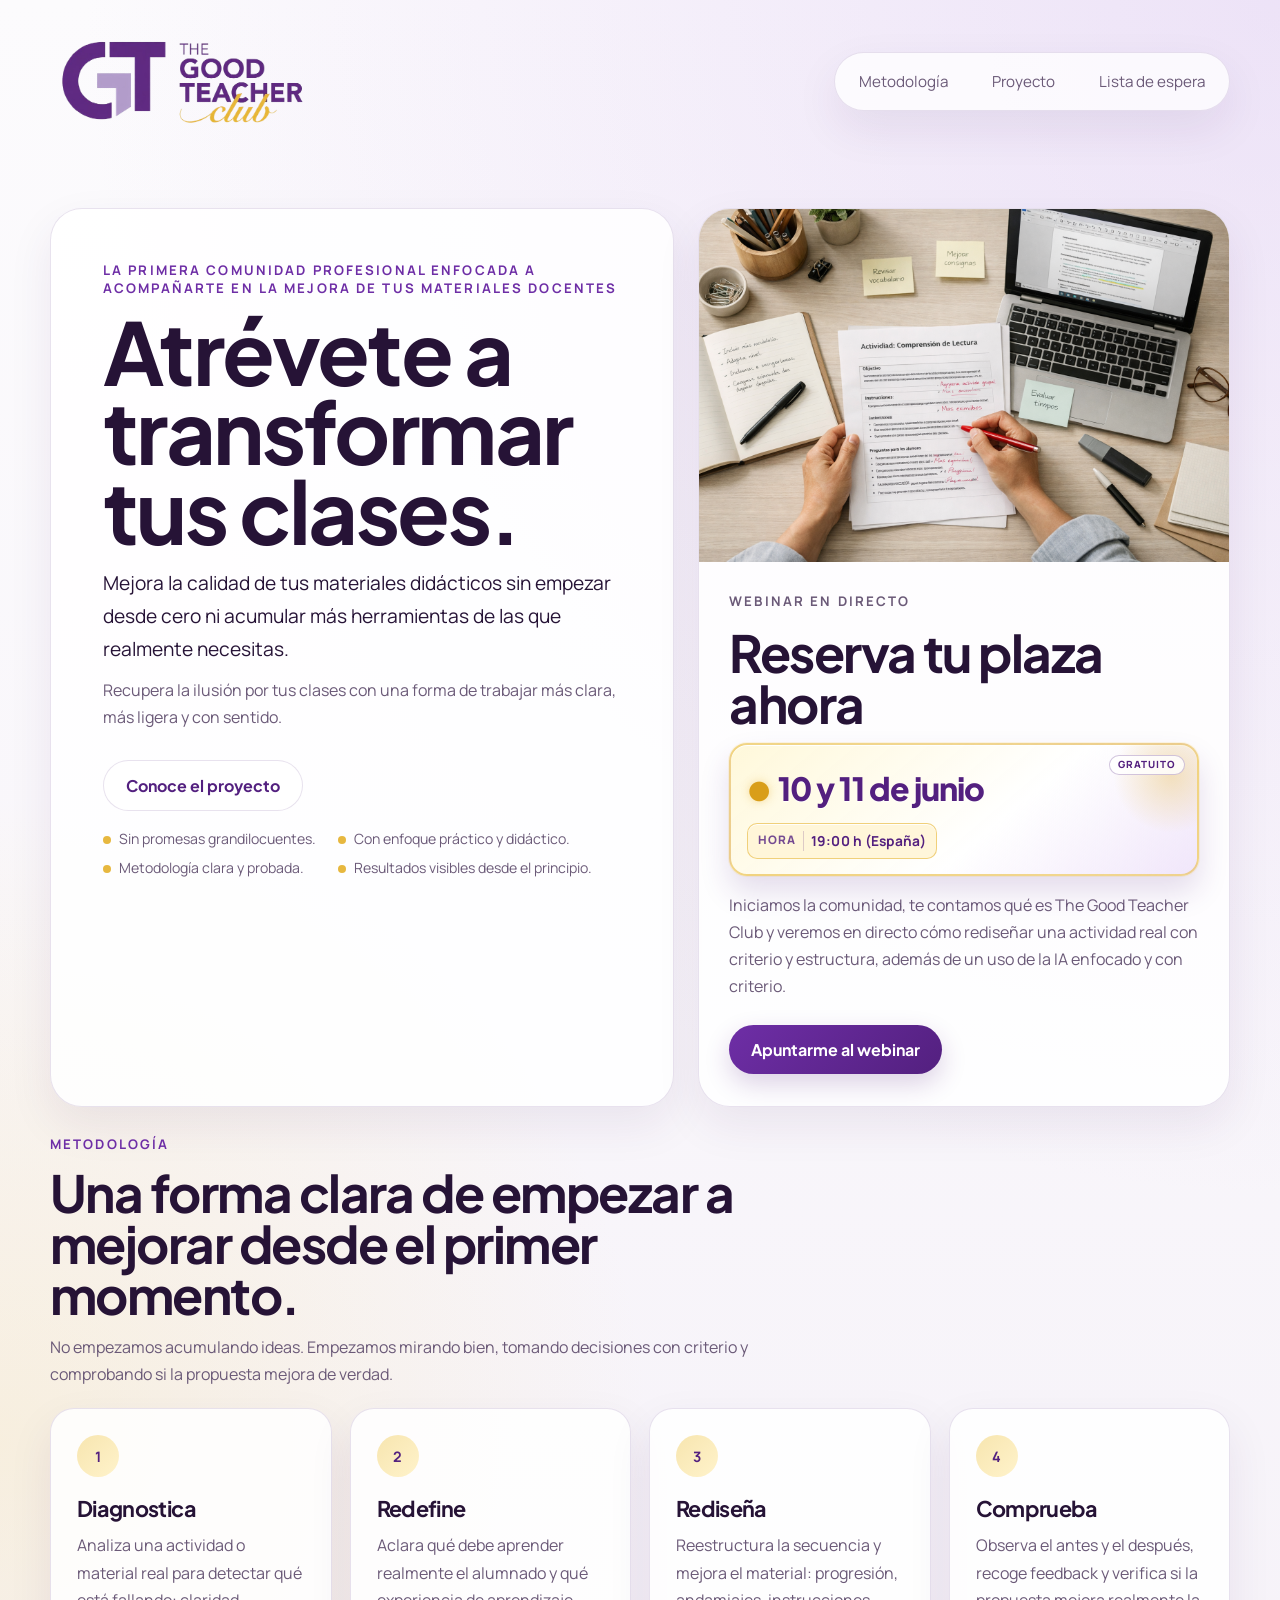
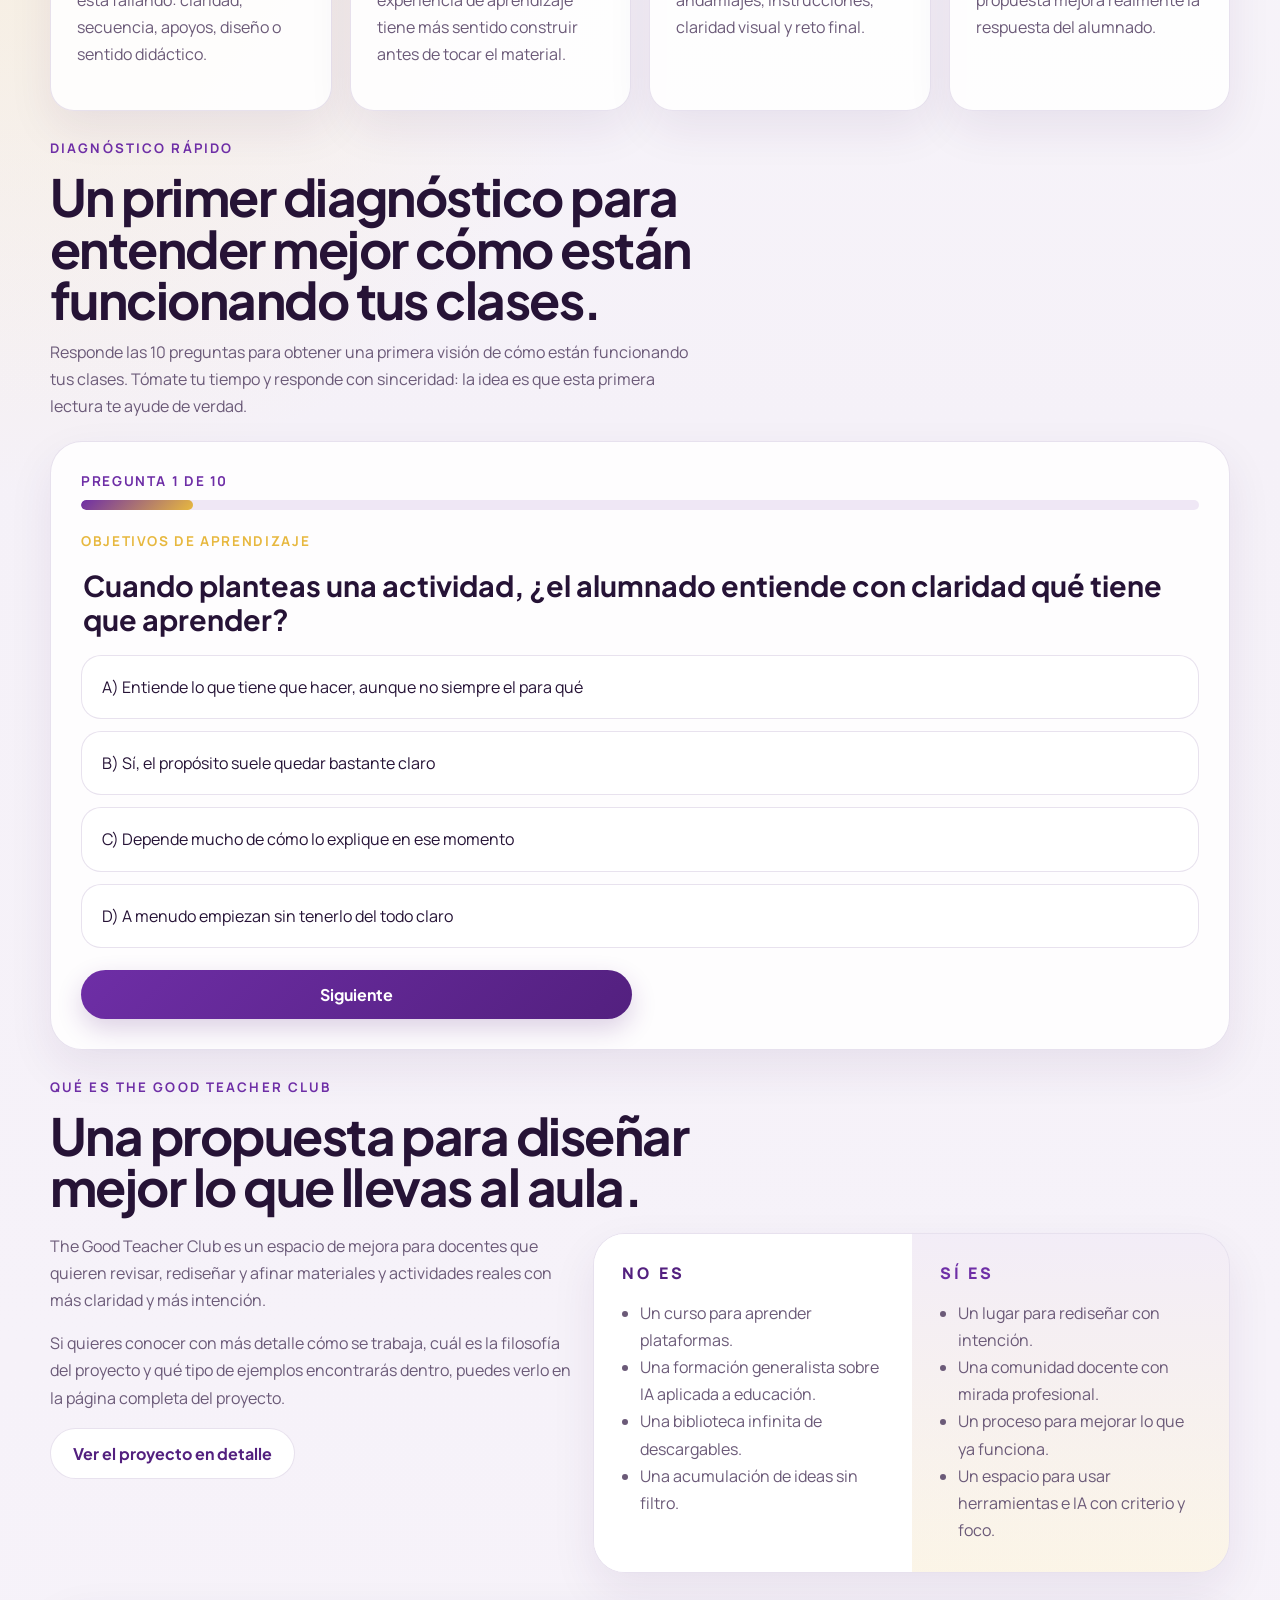
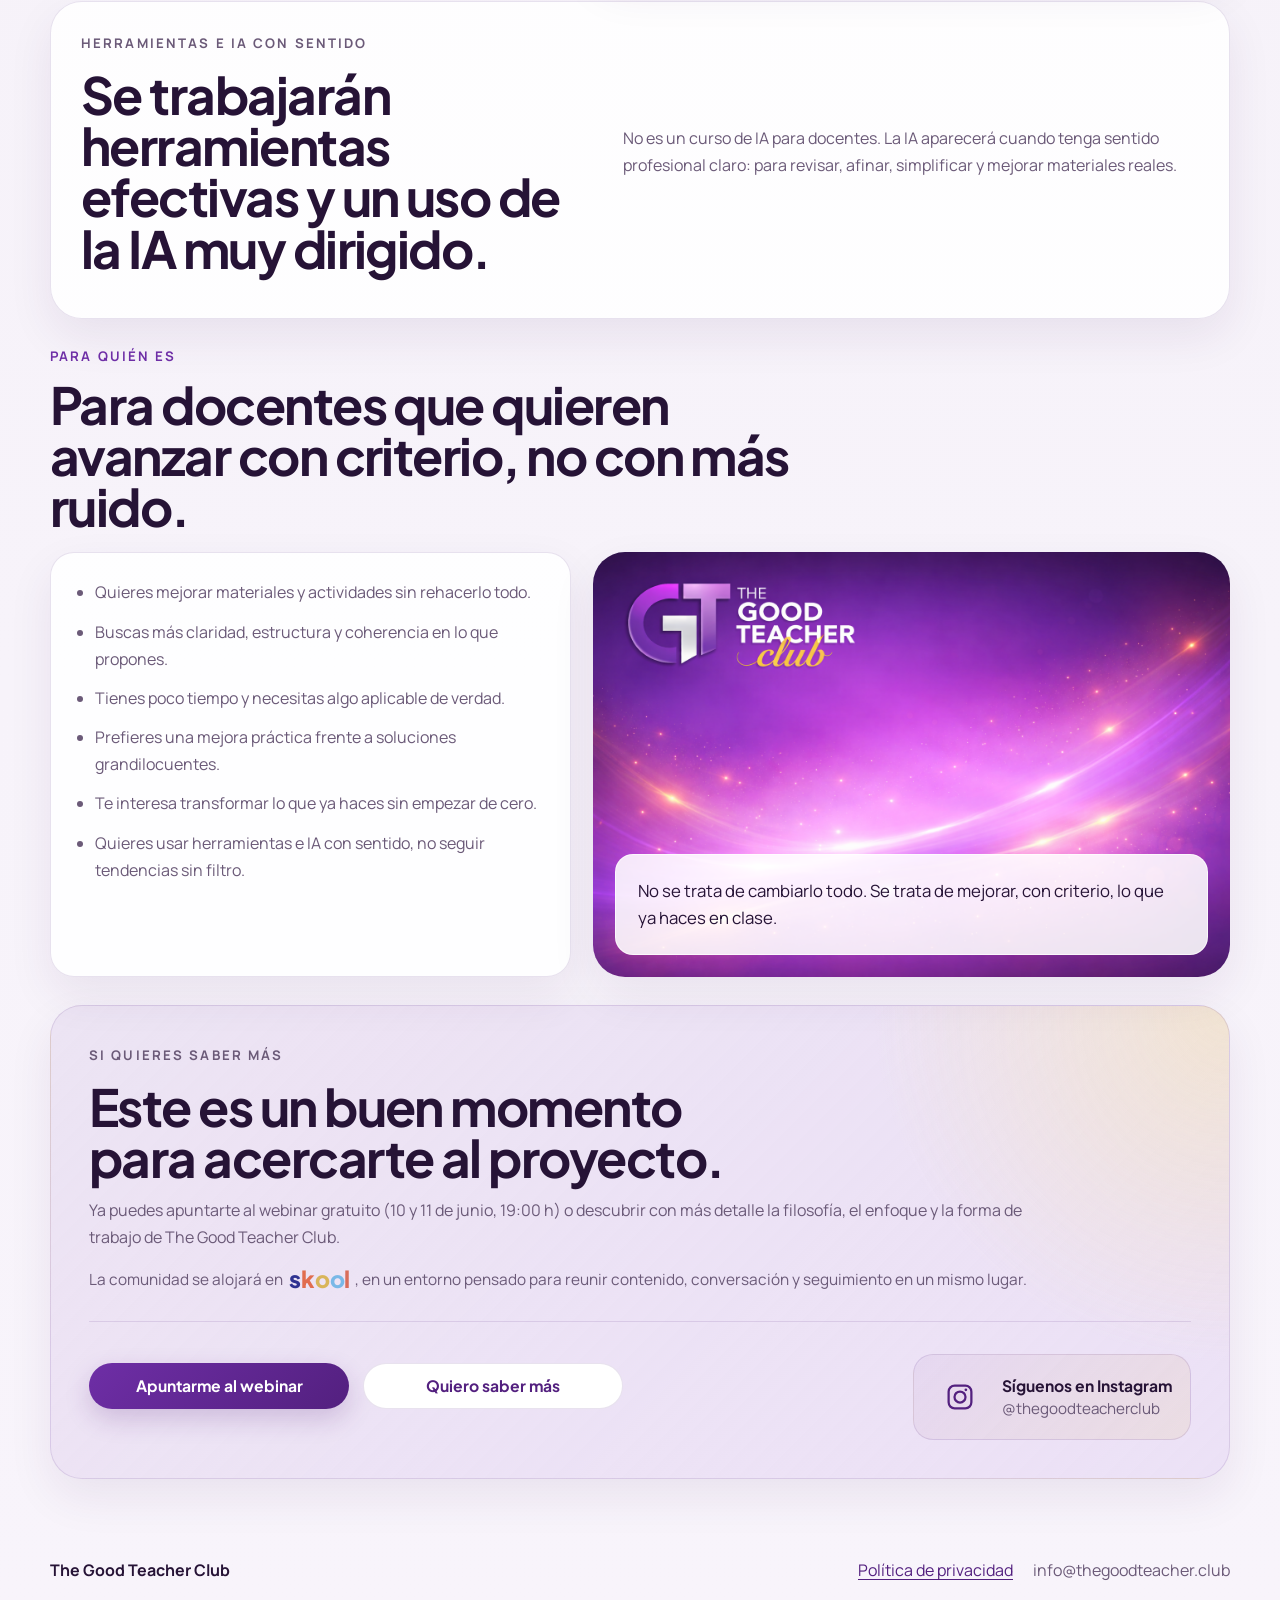
==== commit 84c28a4a: "Update index.html" ====
--- a/index.html
+++ b/index.html
@@ -25,7 +25,7 @@
   <main>
     <section class="hero section" id="inicio">
       <div class="hero-copy">
-        <p class="eyebrow">Comunidad profesional para docentes que quieren mejorar con criterio</p>
+        <p class="eyebrow">La primera comunidad profesional enfocada a acompañarte en la mejora de tus materiales docentes</p>
         <h1>Atrévete a transformar tus clases.</h1>
         <p class="hero-subtitle">
           Mejora la calidad de tus materiales didácticos sin empezar desde cero ni acumular más herramientas de las que realmente necesitas.
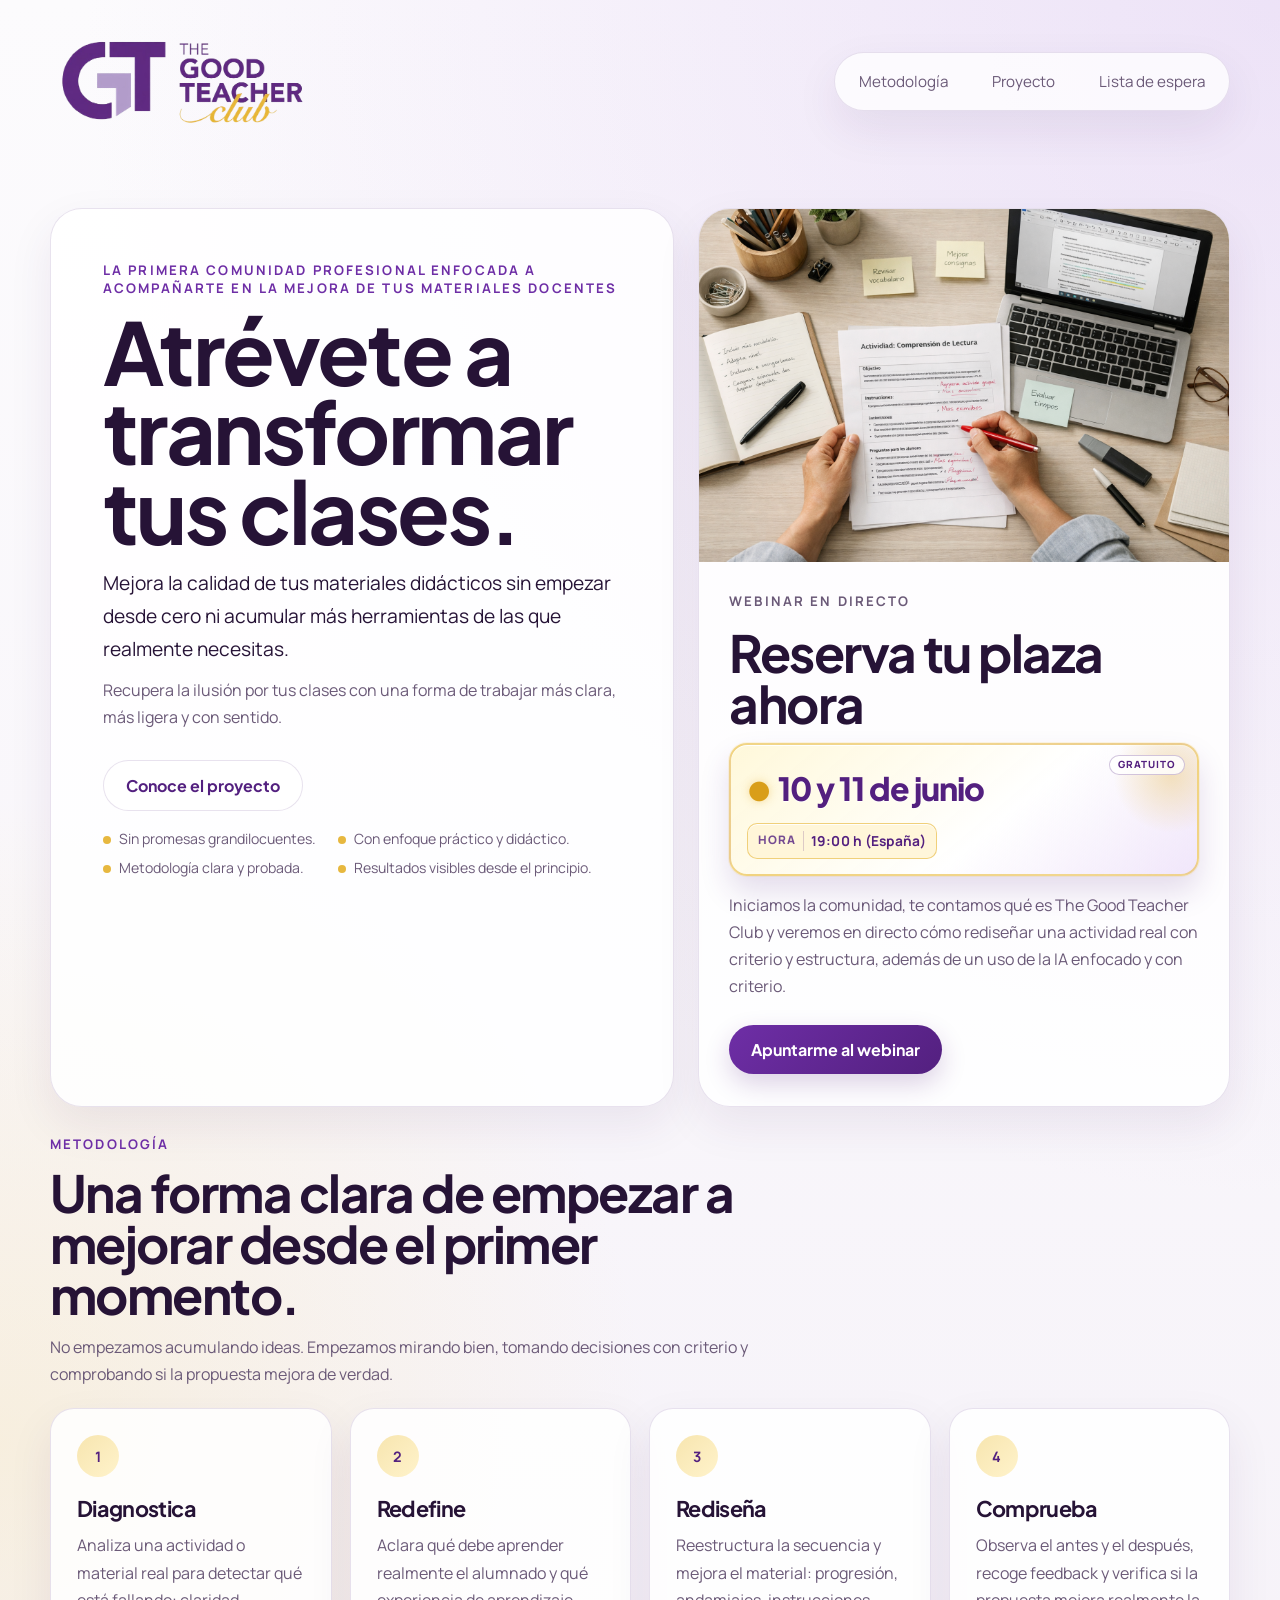
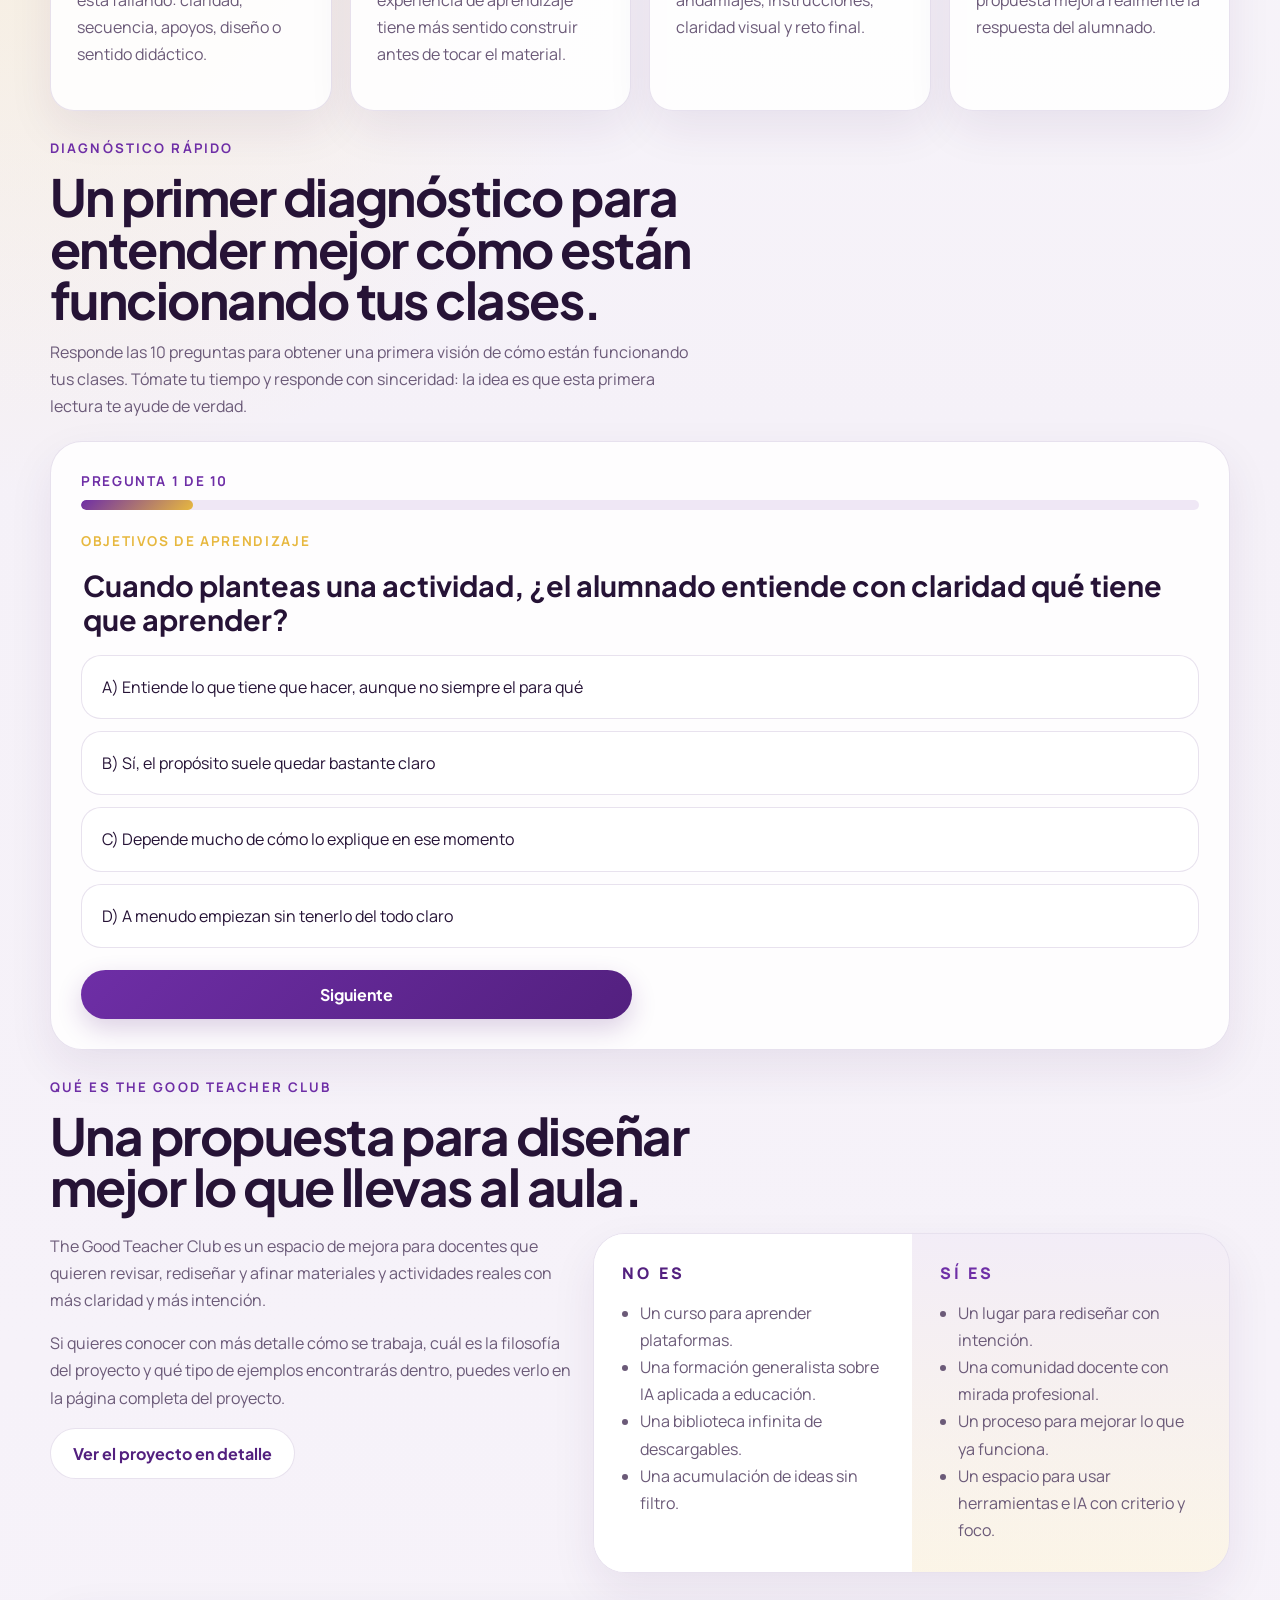
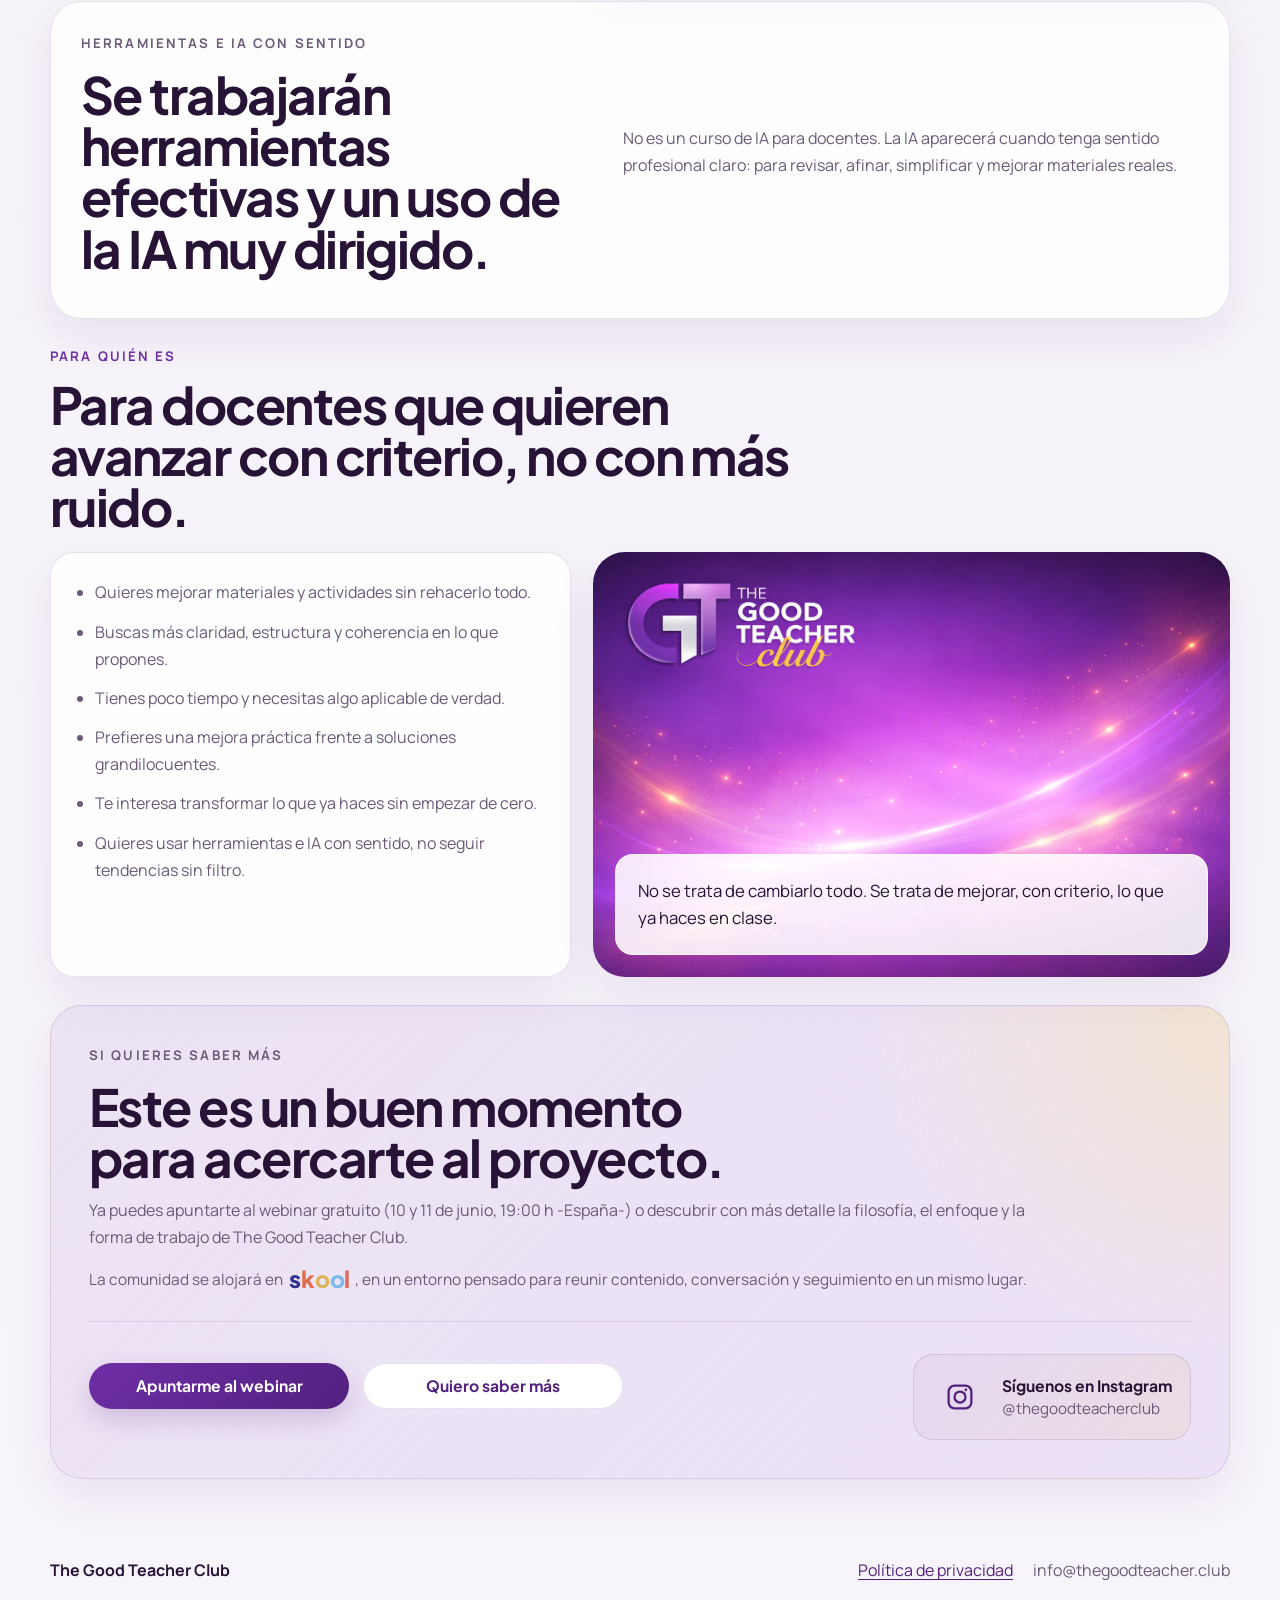
==== commit 903be518: "Update index.html" ====
--- a/index.html
+++ b/index.html
@@ -301,7 +301,7 @@
         <p class="eyebrow">Si quieres saber más</p>
         <h2>Este es un buen momento para acercarte al proyecto.</h2>
         <p>
-          Ya puedes apuntarte al webinar gratuito (10 y 11 de junio, 19:00 h) o descubrir con más detalle la filosofía, el enfoque y la forma de trabajo de The Good Teacher Club.
+          Ya puedes apuntarte al webinar gratuito (10 y 11 de junio, 19:00 h -España-) o descubrir con más detalle la filosofía, el enfoque y la forma de trabajo de The Good Teacher Club.
         </p>
         <div class="cta-note">
           <span class="platform-note">La comunidad se alojará en</span>
--- a/style.css
+++ b/style.css
@@ -1116,7 +1116,7 @@
 
 .platform-intro {
   display: grid;
-  gap: 14px;
+  gap: 20px;
 }
 
 .platform-intro p,
@@ -1124,9 +1124,193 @@
   margin-bottom: 0;
 }
 
+.skool-block {
+  display: grid;
+  gap: 12px;
+}
+
+.skool-block .eyebrow {
+  margin-bottom: 0;
+  color: #8a67b5;
+}
+
+.skool-block-intro {
+  margin: 0;
+  color: var(--muted);
+  line-height: 1.65;
+}
+
+.skool-step-grid {
+  display: grid;
+  grid-template-columns: repeat(auto-fit, minmax(180px, 1fr));
+  gap: 14px;
+}
+
+.skool-step-card {
+  display: grid;
+  grid-template-rows: auto auto auto 1fr;
+  align-items: start;
+  height: 100%;
+  padding: 18px 16px 18px;
+  border: 1px solid rgba(110, 46, 166, 0.12);
+  border-radius: 20px;
+  background: rgba(255, 255, 255, 0.92);
+  box-shadow:
+    0 10px 22px rgba(69, 39, 102, 0.05),
+    0 1px 0 rgba(255, 255, 255, 0.7) inset;
+  text-align: center;
+}
+
+.skool-step-label {
+  margin: 0;
+  font-size: 0.75rem;
+  font-weight: 800;
+  letter-spacing: 0.12em;
+  text-transform: uppercase;
+  color: var(--purple);
+}
+
+.skool-step-icon {
+  display: flex;
+  align-items: center;
+  justify-content: center;
+  width: 84px;
+  height: 84px;
+  margin: 0 auto 14px;
+  border-radius: 50%;
+  color: #7a52bf;
+  background:
+    radial-gradient(circle at 28% 22%, rgba(255, 255, 255, 0.85) 0%, rgba(255, 255, 255, 0) 52%),
+    linear-gradient(180deg, rgba(122, 82, 191, 0.14) 0%, rgba(122, 82, 191, 0.07) 100%);
+  border: 0;
+  box-shadow: 0 6px 16px rgba(89, 48, 133, 0.09);
+}
+
+.skool-step-icon svg {
+  width: 36px;
+  height: 36px;
+  fill: none;
+  stroke: currentColor;
+  stroke-width: 1.7;
+  stroke-linecap: round;
+  stroke-linejoin: round;
+}
+
+.skool-step-icon img {
+  width: 70px;
+  height: 70px;
+  object-fit: contain;
+  object-position: center;
+  background: transparent;
+  mix-blend-mode: multiply;
+  filter: saturate(0.98) contrast(1.06);
+}
+
+.skool-step-card h3 {
+  width: 100%;
+  margin: 8px 0 0;
+  display: block;
+  padding: 0 0 18px;
+  border-bottom: 3px solid rgba(122, 82, 191, 0.3);
+  font-size: 1.52rem;
+  line-height: 1.15;
+  min-height: 4.45em;
+  color: #23103a;
+  text-wrap: pretty;
+}
+
+.skool-step-card h3::after {
+  content: none;
+}
+
+.skool-step-card p {
+  width: 100%;
+  margin: 16px 0 0;
+  font-size: 1rem;
+  line-height: 1.58;
+  color: #5f5070;
+  text-wrap: pretty;
+}
+
+.skool-step-card .skool-step-label {
+  margin-top: 0;
+  color: #7b5bab;
+}
+
+.skool-step-card .skool-step-label + h3 + p {
+  min-height: 0;
+}
+
+.skool-space-grid {
+  display: grid;
+  grid-template-columns: repeat(auto-fit, minmax(180px, 1fr));
+  gap: 12px;
+}
+
+.skool-space-card {
+  padding: 16px;
+  border: 1px solid var(--line);
+  border-radius: 16px;
+  background: rgba(255, 255, 255, 0.84);
+}
+
+.skool-space-card h3 {
+  margin-bottom: 6px;
+  font-size: 1rem;
+}
+
+.skool-space-card p {
+  margin: 0;
+  font-size: 0.9rem;
+  line-height: 1.6;
+}
+
+.skool-live-note {
+  padding: 14px 16px;
+  border: 1px solid rgba(110, 46, 166, 0.24);
+  border-radius: 14px;
+  background: linear-gradient(135deg, rgba(110, 46, 166, 0.09) 0%, rgba(231, 184, 63, 0.12) 100%);
+  color: var(--purple-deep);
+  line-height: 1.55;
+}
+
+.skool-live-note strong {
+  font-family: "Plus Jakarta Sans", "Manrope", "Segoe UI", sans-serif;
+}
+
+.skool-access-note {
+  margin: 0;
+  padding: 12px 14px;
+  border-left: 3px solid rgba(110, 46, 166, 0.35);
+  background: rgba(255, 255, 255, 0.72);
+  color: var(--muted);
+  line-height: 1.65;
+}
+
 .platform-launch-note {
+  position: relative;
+  display: block;
+  padding: 16px 18px;
+  border: 1px solid rgba(83, 32, 127, 0.24);
+  border-radius: 14px;
+  background:
+    linear-gradient(180deg, rgba(255, 255, 255, 0.98) 0%, rgba(250, 245, 255, 0.9) 100%);
+  box-shadow: 0 10px 22px rgba(83, 32, 127, 0.08);
   color: var(--purple-deep);
-  font-weight: 700;
+  font-weight: 800;
+  font-size: 1.08rem;
+  line-height: 1.45;
+}
+
+.platform-launch-note::before {
+  content: "Lanzamiento";
+  display: block;
+  margin-bottom: 6px;
+  font-size: 0.7rem;
+  font-weight: 800;
+  letter-spacing: 0.14em;
+  text-transform: uppercase;
+  color: #8a67b5;
 }
 
 .social-card {
@@ -1473,6 +1657,14 @@
 
   .detail-feature-balanced .image-fade-frame {
     border-radius: 0;
+  }
+
+  .skool-step-grid {
+    grid-template-columns: repeat(2, minmax(0, 1fr));
+  }
+
+  .skool-space-grid {
+    grid-template-columns: repeat(2, minmax(0, 1fr));
   }
 }
 
@@ -1553,6 +1745,20 @@
     font-size: 0.58rem;
   }
 
+  .skool-step-grid,
+  .skool-space-grid {
+    grid-template-columns: 1fr;
+  }
+
+  .skool-step-card h3 {
+    height: auto;
+    min-height: 0;
+  }
+
+  .skool-step-card .skool-step-label + h3 + p {
+    min-height: 0;
+  }
+
   h1 {
     max-width: none;
     font-size: clamp(2.6rem, 12vw, 4.2rem);
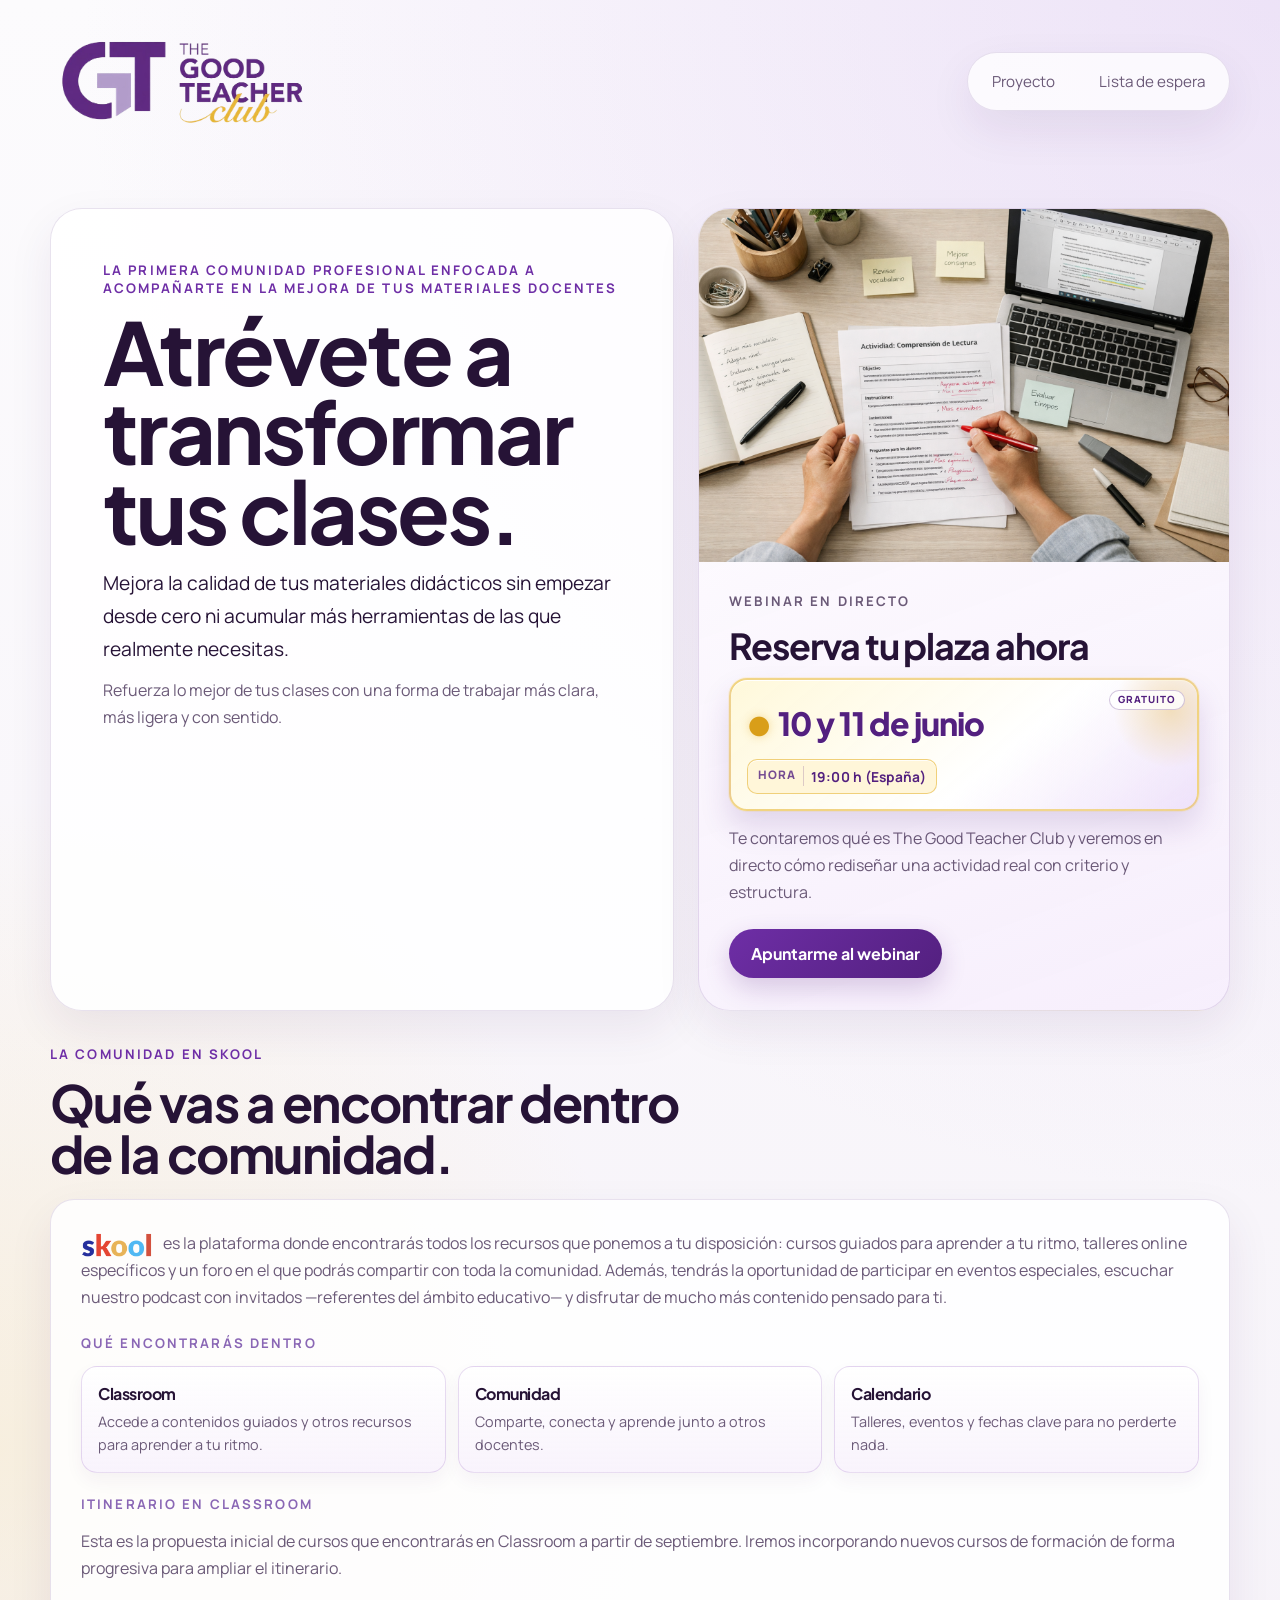
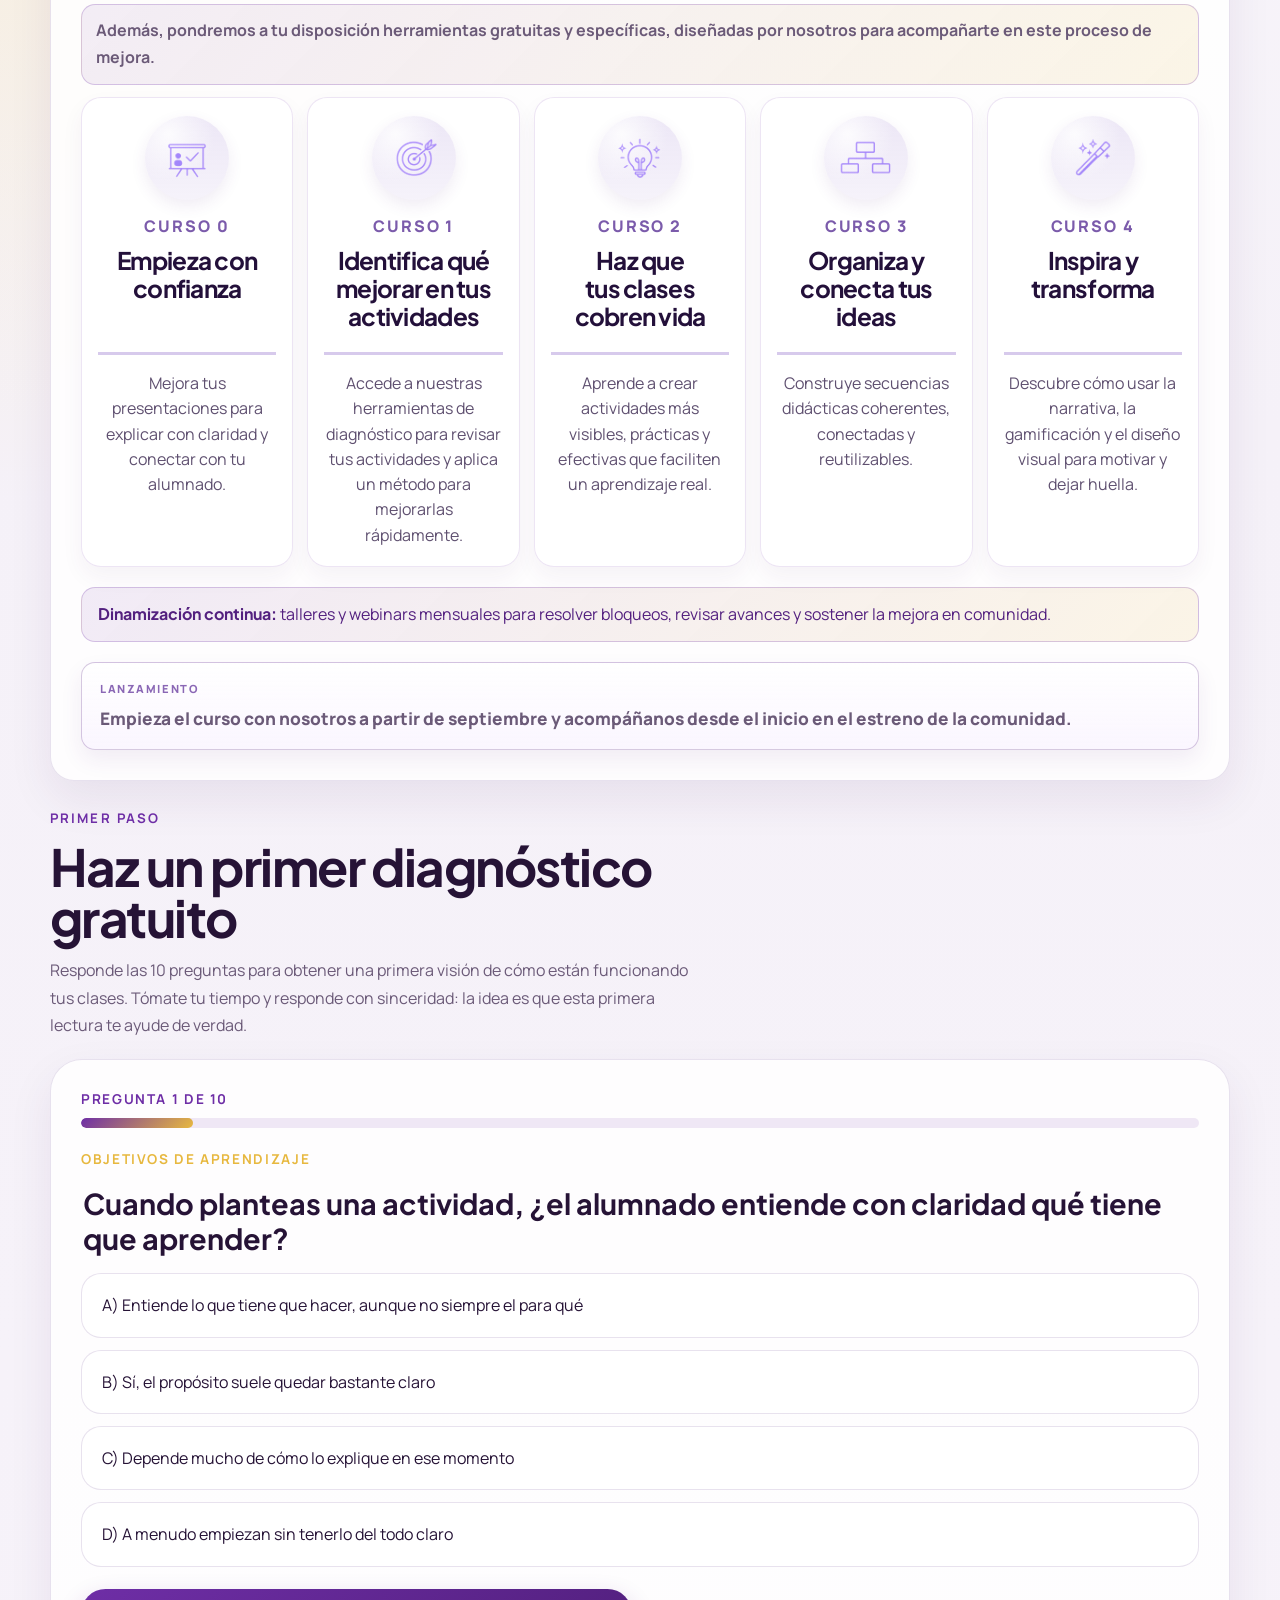
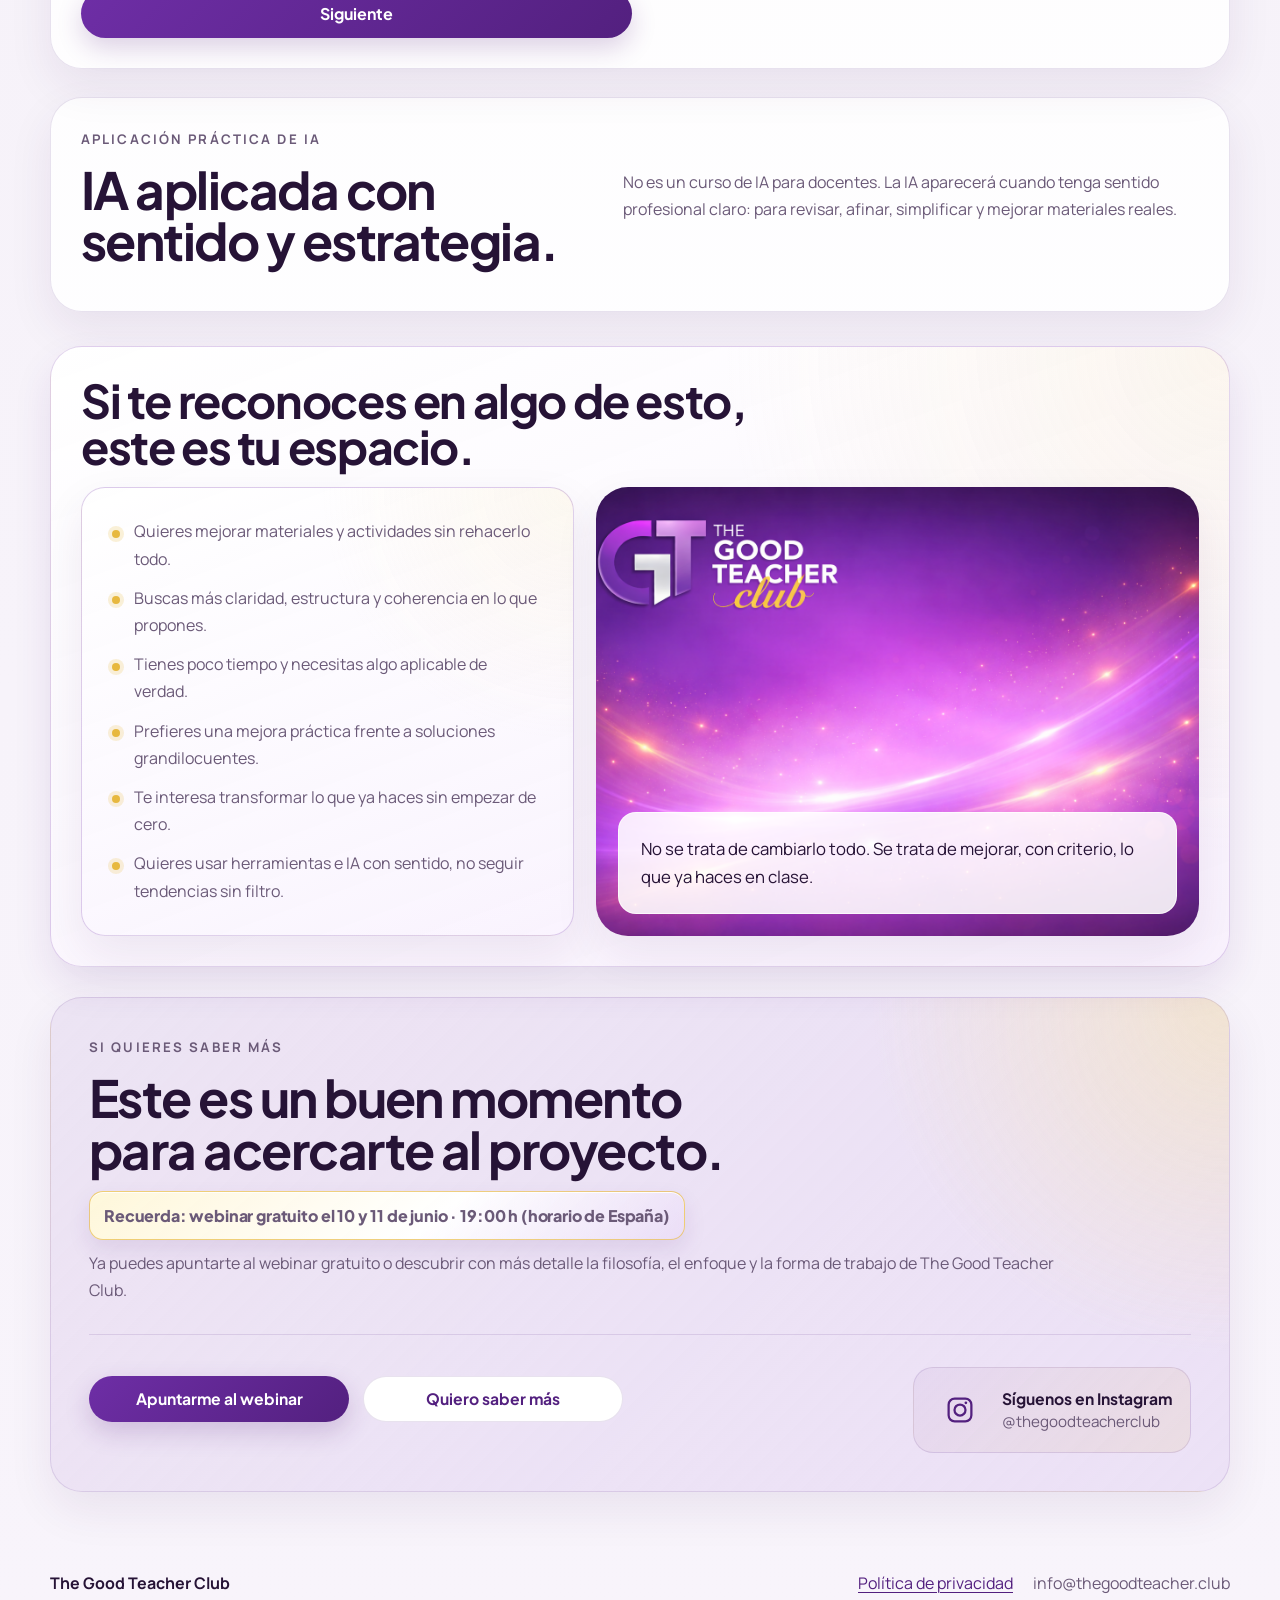
==== commit e8051ab6: "Update index.html" ====
--- a/index.html
+++ b/index.html
@@ -16,7 +16,6 @@
       <img src="logo.png" alt="The Good Teacher Club">
     </a>
     <nav class="site-nav" aria-label="Principal">
-      <a href="#metodologia">Metodología</a>
       <a href="proyecto.html">Proyecto</a>
       <a href="#cta-final">Lista de espera</a>
     </nav>
@@ -31,17 +30,8 @@
           Mejora la calidad de tus materiales didácticos sin empezar desde cero ni acumular más herramientas de las que realmente necesitas.
         </p>
         <p class="hero-text">
-          Recupera la ilusión por tus clases con una forma de trabajar más clara, más ligera y con sentido.
-        </p>
-        <div class="hero-actions">
-          <a class="button button-secondary" href="proyecto.html">Conoce el proyecto</a>
-        </div>
-          <div class="hero-microcopy">
-            <span>Sin promesas grandilocuentes.</span>
-            <span>Con enfoque práctico y didáctico.</span>
-            <span>Metodología clara y probada.</span>
-            <span>Resultados visibles desde el principio.</span>
-          </div>
+          Refuerza lo mejor de tus clases con una forma de trabajar más clara, más ligera y con sentido.
+        </p>
       </div>
 
       <aside class="hero-panel">
@@ -56,50 +46,112 @@
             <span>19:00 h (España)</span>
           </p>
           <p>
-            Iniciamos la comunidad, te contamos qué es The Good Teacher Club y veremos en directo cómo rediseñar una actividad real con criterio y estructura, además de un uso de la IA enfocado y con criterio.
+            Te contaremos qué es The Good Teacher Club y veremos en directo cómo rediseñar una actividad real con criterio y estructura.
           </p>
           <button class="button button-primary" type="button" data-modal-target="waitlist-modal">Apuntarme al webinar</button>
         </div>
       </aside>
     </section>
 
-    <section class="section methodology" id="metodologia">
-      <div class="section-heading">
-        <p class="eyebrow">Metodología</p>
-        <h2>Una forma clara de empezar a mejorar desde el primer momento.</h2>
-        <p class="section-intro">
-          No empezamos acumulando ideas. Empezamos mirando bien, tomando decisiones con criterio y comprobando si la propuesta mejora de verdad.
-        </p>
-      </div>
-
-      <div class="method-grid">
-        <article class="method-card">
-          <span class="step-number">1</span>
-          <h3>Diagnostica</h3>
-          <p>Analiza una actividad o material real para detectar qué está fallando: claridad, secuencia, apoyos, diseño o sentido didáctico.</p>
-        </article>
-        <article class="method-card">
-          <span class="step-number">2</span>
-          <h3>Redefine</h3>
-          <p>Aclara qué debe aprender realmente el alumnado y qué experiencia de aprendizaje tiene más sentido construir antes de tocar el material.</p>
-        </article>
-        <article class="method-card">
-          <span class="step-number">3</span>
-          <h3>Rediseña</h3>
-          <p>Reestructura la secuencia y mejora el material: progresión, andamiajes, instrucciones, claridad visual y reto final.</p>
-        </article>
-        <article class="method-card">
-          <span class="step-number">4</span>
-          <h3>Comprueba</h3>
-          <p>Observa el antes y el después, recoge feedback y verifica si la propuesta mejora realmente la respuesta del alumnado.</p>
-        </article>
+    <section class="section detail-section">
+      <div class="section-heading narrow">
+        <p class="eyebrow">La comunidad en Skool</p>
+        <h2>Qué vas a encontrar dentro de la comunidad.</h2>
+      </div>
+      <div class="detail-card detail-card-wide">
+        <div class="platform-intro">
+          <p>
+            <span class="platform-inline">
+              <img src="skool.png" alt="Skool" class="platform-logo">
+            </span>
+            es la plataforma donde encontrarás todos los recursos que ponemos a tu disposición: cursos guiados para aprender a tu ritmo, talleres online específicos y un foro en el que podrás compartir con toda la comunidad.
+Además, tendrás la oportunidad de participar en eventos especiales, escuchar nuestro podcast con invitados —referentes del ámbito educativo— y disfrutar de mucho más contenido pensado para ti.
+          </p>
+
+          <div class="skool-block">
+            <p class="eyebrow">Qué encontrarás dentro</p>
+            <div class="skool-space-grid">
+              <article class="skool-space-card">
+                <h3>Classroom</h3>
+                <p>Accede a contenidos guiados y otros recursos para aprender a tu ritmo.</p>
+              </article>
+              <article class="skool-space-card">
+                <h3>Comunidad</h3>
+                <p>Comparte, conecta y aprende junto a otros docentes.</p>
+              </article>
+              <article class="skool-space-card">
+                <h3>Calendario</h3>
+                <p>Talleres, eventos y fechas clave para no perderte nada.</p>
+              </article>
+            </div>
+          </div>
+
+          <div class="skool-block">
+            <p class="eyebrow">Itinerario en Classroom</p>
+            <p class="skool-block-intro">
+              Esta es la propuesta inicial de cursos que encontrarás en Classroom a partir de septiembre. Iremos incorporando nuevos cursos de formación de forma progresiva para ampliar el itinerario.
+            </p>
+            <p class="skool-tools-note">
+              Además, pondremos a tu disposición herramientas gratuitas y específicas, diseñadas por nosotros para acompañarte en este proceso de mejora.
+            </p>
+            <div class="skool-step-grid">
+              <article class="skool-step-card">
+                <span class="skool-step-icon" aria-hidden="true">
+                  <img src="1.png" alt="" loading="lazy" decoding="async">
+                </span>
+                <p class="skool-step-label">Curso 0</p>
+                <h3>Empieza con confianza</h3>
+                <p>Mejora tus presentaciones para explicar con claridad y conectar con tu alumnado.</p>
+              </article>
+              <article class="skool-step-card">
+                <span class="skool-step-icon" aria-hidden="true">
+                  <img src="3.png" alt="" loading="lazy" decoding="async">
+                </span>
+                <p class="skool-step-label">Curso 1</p>
+                <h3>Identifica qué mejorar en tus actividades</h3>
+                <p>Accede a nuestras herramientas de diagnóstico para revisar tus actividades y aplica un método para mejorarlas rápidamente.</p>
+              </article>
+              <article class="skool-step-card">
+                <span class="skool-step-icon" aria-hidden="true">
+                  <img src="2.png" alt="" loading="lazy" decoding="async">
+                </span>
+                <p class="skool-step-label">Curso 2</p>
+                <h3>Haz que tus clases cobren vida</h3>
+                <p>Aprende a crear actividades más visibles, prácticas y efectivas que faciliten un aprendizaje real.</p>
+              </article>
+              <article class="skool-step-card">
+                <span class="skool-step-icon" aria-hidden="true">
+                  <img src="4.png" alt="" loading="lazy" decoding="async">
+                </span>
+                <p class="skool-step-label">Curso 3</p>
+                <h3>Organiza y conecta tus ideas</h3>
+                <p>Construye secuencias didácticas coherentes, conectadas y reutilizables.</p>
+              </article>
+              <article class="skool-step-card">
+                <span class="skool-step-icon" aria-hidden="true">
+                  <img src="5.png" alt="" loading="lazy" decoding="async">
+                </span>
+                <p class="skool-step-label">Curso 4</p>
+                <h3>Inspira y transforma</h3>
+                <p>Descubre cómo usar la narrativa, la gamificación y el diseño visual para motivar y dejar huella.</p>
+              </article>
+            </div>
+          </div>
+
+          <div class="skool-live-note">
+            <strong>Dinamización continua:</strong> talleres y webinars mensuales para resolver bloqueos, revisar avances y sostener la mejora en comunidad.
+          </div>
+          <p class="platform-launch-note">
+            Empieza el curso con nosotros a partir de septiembre y acompáñanos desde el inicio en el estreno de la comunidad.
+          </p>
+        </div>
       </div>
     </section>
 
     <section class="section diagnostic-section" id="diagnostico">
       <div class="section-heading narrow">
-        <p class="eyebrow">Diagnóstico rápido</p>
-        <h2>Un primer diagnóstico para entender mejor cómo están funcionando tus clases.</h2>
+        <p class="eyebrow">Primer paso</p>
+        <h2>Haz un primer diagnóstico gratuito</h2>
         <p class="section-intro">
           Responde las 10 preguntas para obtener una primera visión de cómo están funcionando tus clases. Tómate tu tiempo y responde con sinceridad: la idea es que esta primera lectura te ayude de verdad.
         </p>
@@ -214,53 +266,11 @@
       </div>
     </section>
 
-    <section class="section project-summary" id="proyecto-resumen">
-      <div class="section-heading narrow">
-        <p class="eyebrow">Qué es The Good Teacher Club</p>
-        <h2>Una propuesta para diseñar mejor lo que llevas al aula.</h2>
-      </div>
-
-      <div class="definition-layout">
-        <div class="definition-text">
-          <p>
-            The Good Teacher Club es un espacio de mejora para docentes que quieren revisar, rediseñar y afinar materiales y actividades reales con más claridad y más intención.
-          </p>
-          <p>
-            Si quieres conocer con más detalle cómo se trabaja, cuál es la filosofía del proyecto y qué tipo de ejemplos encontrarás dentro, puedes verlo en la página completa del proyecto.
-          </p>
-          <div class="inline-actions">
-            <a class="button button-secondary" href="proyecto.html">Ver el proyecto en detalle</a>
-          </div>
-        </div>
-
-        <div class="comparison-card">
-          <div class="comparison-block comparison-block-muted">
-            <p class="card-kicker">No es</p>
-            <ul class="clean-list">
-              <li>Un curso para aprender plataformas.</li>
-              <li>Una formación generalista sobre IA aplicada a educación.</li>
-              <li>Una biblioteca infinita de descargables.</li>
-              <li>Una acumulación de ideas sin filtro.</li>
-            </ul>
-          </div>
-          <div class="comparison-block comparison-block-accent">
-            <p class="card-kicker">Sí es</p>
-            <ul class="clean-list">
-              <li>Un lugar para rediseñar con intención.</li>
-              <li>Una comunidad docente con mirada profesional.</li>
-              <li>Un proceso para mejorar lo que ya funciona.</li>
-              <li>Un espacio para usar herramientas e IA con criterio y foco.</li>
-            </ul>
-          </div>
-        </div>
-      </div>
-    </section>
-
     <section class="section ia-brief" id="ia">
       <div class="ia-brief-card">
         <div>
-          <p class="eyebrow">Herramientas e IA con sentido</p>
-          <h2>Se trabajarán herramientas efectivas y un uso de la IA muy dirigido.</h2>
+          <p class="eyebrow">Aplicación práctica de IA</p>
+          <h2>IA aplicada con sentido y estrategia.</h2>
         </div>
         <p>
           No es un curso de IA para docentes. La IA aparecerá cuando tenga sentido profesional claro: para revisar, afinar, simplificar y mejorar materiales reales.
@@ -269,28 +279,29 @@
     </section>
 
     <section class="section audience" id="dentro">
-      <div class="section-heading">
-        <p class="eyebrow">Para quién es</p>
-        <h2>Para docentes que quieren avanzar con criterio, no con más ruido.</h2>
-      </div>
-
-      <div class="audience-layout">
-        <div class="audience-card">
-          <ul class="clean-list clean-list-spaced">
-            <li>Quieres mejorar materiales y actividades sin rehacerlo todo.</li>
-            <li>Buscas más claridad, estructura y coherencia en lo que propones.</li>
-            <li>Tienes poco tiempo y necesitas algo aplicable de verdad.</li>
-            <li>Prefieres una mejora práctica frente a soluciones grandilocuentes.</li>
-            <li>Te interesa transformar lo que ya haces sin empezar de cero.</li>
-            <li>Quieres usar herramientas e IA con sentido, no seguir tendencias sin filtro.</li>
-          </ul>
-        </div>
-        <div class="audience-quote">
-          <img src="fondo1.png" alt="Fondo visual de The Good Teacher Club">
-          <div class="quote-overlay">
-            <p>
-              No se trata de cambiarlo todo. Se trata de mejorar, con criterio, lo que ya haces en clase.
-            </p>
+      <div class="audience-shell">
+        <div class="audience-intro">
+          <h2>Si te reconoces en algo de esto, este es tu espacio.</h2>
+        </div>
+
+        <div class="audience-layout">
+          <div class="audience-card audience-identity-card">
+            <ul class="clean-list clean-list-spaced">
+              <li>Quieres mejorar materiales y actividades sin rehacerlo todo.</li>
+              <li>Buscas más claridad, estructura y coherencia en lo que propones.</li>
+              <li>Tienes poco tiempo y necesitas algo aplicable de verdad.</li>
+              <li>Prefieres una mejora práctica frente a soluciones grandilocuentes.</li>
+              <li>Te interesa transformar lo que ya haces sin empezar de cero.</li>
+              <li>Quieres usar herramientas e IA con sentido, no seguir tendencias sin filtro.</li>
+            </ul>
+          </div>
+          <div class="audience-quote">
+            <img src="fondo1.png" alt="Fondo visual de The Good Teacher Club">
+            <div class="quote-overlay">
+              <p>
+                No se trata de cambiarlo todo. Se trata de mejorar, con criterio, lo que ya haces en clase.
+              </p>
+            </div>
           </div>
         </div>
       </div>
@@ -300,16 +311,10 @@
       <div class="final-cta-copy">
         <p class="eyebrow">Si quieres saber más</p>
         <h2>Este es un buen momento para acercarte al proyecto.</h2>
-        <p>
-          Ya puedes apuntarte al webinar gratuito (10 y 11 de junio, 19:00 h -España-) o descubrir con más detalle la filosofía, el enfoque y la forma de trabajo de The Good Teacher Club.
-        </p>
-        <div class="cta-note">
-          <span class="platform-note">La comunidad se alojará en</span>
-          <span class="skool-mark" aria-label="Skool">
-            <span class="skool-s">s</span><span class="skool-k">k</span><span class="skool-o1">o</span><span class="skool-o2">o</span><span class="skool-l">l</span>
-          </span>
-          <span class="platform-note">, en un entorno pensado para reunir contenido, conversación y seguimiento en un mismo lugar.</span>
-        </div>
+        <p class="cta-webinar-highlight">Recuerda: webinar gratuito el 10 y 11 de junio · 19:00 h (horario de España)</p>
+        <p class="final-cta-summary">
+          Ya puedes apuntarte al webinar gratuito o descubrir con más detalle la filosofía, el enfoque y la forma de trabajo de The Good Teacher Club.
+        </p>
       </div>
       <div class="final-cta-bar">
         <div class="final-cta-actions">
--- a/style.css
+++ b/style.css
@@ -247,40 +247,11 @@
   margin-bottom: 0;
 }
 
-.hero-actions,
 .final-cta-actions,
 .inline-actions {
   display: flex;
   flex-wrap: wrap;
   gap: 14px;
-}
-
-.hero-actions {
-  margin-top: 28px;
-}
-
-.hero-microcopy {
-  display: grid;
-  grid-template-columns: repeat(2, minmax(0, max-content));
-  gap: 10px 22px;
-  margin-top: 18px;
-  color: var(--muted);
-  font-size: 0.88rem;
-  align-items: start;
-}
-
-.hero-microcopy span {
-  min-width: 0;
-}
-
-.hero-microcopy span::before {
-  content: "";
-  display: inline-block;
-  width: 8px;
-  height: 8px;
-  margin-right: 8px;
-  border-radius: 50%;
-  background: var(--gold);
 }
 
 .button {
@@ -331,6 +302,16 @@
   object-fit: cover;
 }
 
+.hero-panel {
+  background:
+    radial-gradient(circle at top right, rgba(247, 229, 175, 0.34), transparent 36%),
+    linear-gradient(160deg, rgba(255, 255, 255, 0.96) 0%, rgba(246, 238, 252, 0.9) 100%);
+}
+
+.hero-panel-media img {
+  min-height: 260px;
+}
+
 .detail-hero-copy h1 {
   max-width: 13ch;
   font-size: clamp(2.4rem, 5vw, 4rem);
@@ -349,6 +330,16 @@
 .detail-feature-copy {
   padding: 28px 30px 32px;
 }
+
+.hero-panel-content h2 {
+  font-size: clamp(1.7rem, 2.8vw, 2.25rem);
+  line-height: 1.05;
+}
+
+.hero-panel-content > p {
+  margin-bottom: 14px;
+}
+
 
 .webinar-highlight {
   position: relative;
@@ -1027,8 +1018,24 @@
   overflow: hidden;
 }
 
+.comparison-card-integrated {
+  margin: 6px 0 2px;
+  border: 1px solid rgba(110, 46, 166, 0.2);
+  box-shadow:
+    0 18px 34px rgba(83, 32, 127, 0.1),
+    inset 0 1px 0 rgba(255, 255, 255, 0.78);
+}
+
+.detail-section .comparison-card-integrated {
+  margin-top: 22px;
+}
+
 .comparison-block {
   padding: 28px;
+}
+
+.comparison-card-integrated .comparison-block {
+  padding: 26px 24px;
 }
 
 .comparison-block .card-kicker {
@@ -1046,6 +1053,17 @@
   background: linear-gradient(180deg, rgba(110, 46, 166, 0.08) 0%, rgba(231, 184, 63, 0.12) 100%);
 }
 
+.comparison-card-integrated .comparison-block-muted {
+  background:
+    linear-gradient(180deg, rgba(255, 255, 255, 0.98) 0%, rgba(250, 245, 255, 0.86) 100%);
+}
+
+.comparison-card-integrated .comparison-block-accent {
+  background:
+    radial-gradient(circle at top right, rgba(247, 229, 175, 0.28), transparent 40%),
+    linear-gradient(180deg, rgba(110, 46, 166, 0.12) 0%, rgba(231, 184, 63, 0.16) 100%);
+}
+
 .comparison-block-muted .card-kicker {
   color: var(--purple-deep);
 }
@@ -1071,8 +1089,69 @@
   align-items: center;
 }
 
+.audience {
+  position: relative;
+  padding: 6px 0 2px;
+}
+
+.audience-shell {
+  padding: 30px;
+  border: 1px solid rgba(110, 46, 166, 0.2);
+  border-radius: var(--radius-lg);
+  background:
+    radial-gradient(circle at top right, rgba(247, 229, 175, 0.2), transparent 38%),
+    linear-gradient(160deg, rgba(255, 255, 255, 0.96) 0%, rgba(248, 241, 253, 0.9) 100%);
+  box-shadow: 0 18px 38px rgba(83, 32, 127, 0.1);
+}
+
+.audience-intro {
+  max-width: 760px;
+  margin-bottom: 18px;
+}
+
+.audience-intro h2 {
+  margin-bottom: 10px;
+  font-size: clamp(2rem, 3.8vw, 2.9rem);
+}
+
+.audience-intro p {
+  margin: 0;
+  color: var(--muted);
+  line-height: 1.7;
+}
+
 .audience-card {
   height: 100%;
+}
+
+.audience-identity-card {
+  padding: 30px;
+  border: 1px solid rgba(110, 46, 166, 0.22);
+  background:
+    radial-gradient(circle at top right, rgba(247, 229, 175, 0.18), transparent 38%),
+    linear-gradient(160deg, rgba(255, 255, 255, 0.97) 0%, rgba(249, 243, 254, 0.9) 100%);
+}
+
+.audience-identity-card .clean-list {
+  padding-left: 0;
+  list-style: none;
+}
+
+.audience-identity-card .clean-list li {
+  position: relative;
+  padding-left: 22px;
+}
+
+.audience-identity-card .clean-list li::before {
+  content: "";
+  position: absolute;
+  top: 0.72em;
+  left: 0;
+  width: 8px;
+  height: 8px;
+  border-radius: 50%;
+  background: var(--gold);
+  box-shadow: 0 0 0 4px rgba(231, 184, 63, 0.2);
 }
 
 .audience-quote {
@@ -1106,6 +1185,28 @@
   color: var(--text);
 }
 
+.cta-webinar-highlight {
+  display: inline-flex;
+  align-items: center;
+  margin: 2px 0 10px;
+  padding: 10px 14px;
+  border-radius: 14px;
+  border: 1px solid rgba(231, 184, 63, 0.66);
+  background:
+    linear-gradient(140deg, rgba(255, 248, 216, 0.95) 0%, rgba(255, 255, 255, 0.98) 58%, rgba(233, 217, 248, 0.58) 100%);
+  color: var(--purple-deep);
+  font-family: "Plus Jakarta Sans", "Manrope", "Segoe UI", sans-serif;
+  font-weight: 800;
+  letter-spacing: -0.01em;
+  box-shadow:
+    inset 0 1px 0 rgba(255, 255, 255, 0.9),
+    0 10px 22px rgba(83, 32, 127, 0.1);
+}
+
+.final-cta-summary {
+  margin-bottom: 2px;
+}
+
 .detail-section {
   margin-top: 34px;
 }
@@ -1138,6 +1239,17 @@
   margin: 0;
   color: var(--muted);
   line-height: 1.65;
+}
+
+.skool-tools-note {
+  margin: 10px 0 0;
+  padding: 12px 14px;
+  border: 1px solid rgba(110, 46, 166, 0.24);
+  border-radius: 14px;
+  background: linear-gradient(135deg, rgba(110, 46, 166, 0.08) 0%, rgba(231, 184, 63, 0.12) 100%);
+  color: var(--purple-deep);
+  font-weight: 700;
+  line-height: 1.6;
 }
 
 .skool-step-grid {
@@ -1249,9 +1361,13 @@
 
 .skool-space-card {
   padding: 16px;
-  border: 1px solid var(--line);
+  border: 1px solid rgba(110, 46, 166, 0.16);
   border-radius: 16px;
-  background: rgba(255, 255, 255, 0.84);
+  background:
+    linear-gradient(180deg, rgba(255, 255, 255, 0.98) 0%, rgba(248, 242, 252, 0.9) 100%);
+  box-shadow:
+    0 8px 18px rgba(69, 39, 102, 0.05),
+    inset 0 1px 0 rgba(255, 255, 255, 0.75);
 }
 
 .skool-space-card h3 {
@@ -1655,6 +1771,10 @@
     min-height: 320px;
   }
 
+  .hero-panel-media img {
+    min-height: 220px;
+  }
+
   .detail-feature-balanced .image-fade-frame {
     border-radius: 0;
   }
@@ -1693,6 +1813,7 @@
   .hero-panel-content,
   .method-card,
   .audience-card,
+  .audience-shell,
   .detail-card,
   .detail-feature-copy,
   .final-cta,
@@ -1706,7 +1827,6 @@
   }
 
   .final-cta-actions .button,
-  .hero-actions .button,
   .inline-actions .button,
   .diagnostic-nav {
     width: 100%;
@@ -1727,16 +1847,18 @@
     width: 100%;
   }
 
-  .hero-microcopy span {
-    flex-basis: auto;
-  }
-
-  .hero-microcopy {
-    grid-template-columns: 1fr;
-  }
-
   .webinar-highlight {
     padding: 16px 14px 14px;
+  }
+
+  .cta-webinar-highlight {
+    width: 100%;
+    justify-content: center;
+    text-align: center;
+  }
+
+  .hero-panel-media img {
+    min-height: 190px;
   }
 
   .webinar-highlight::after {
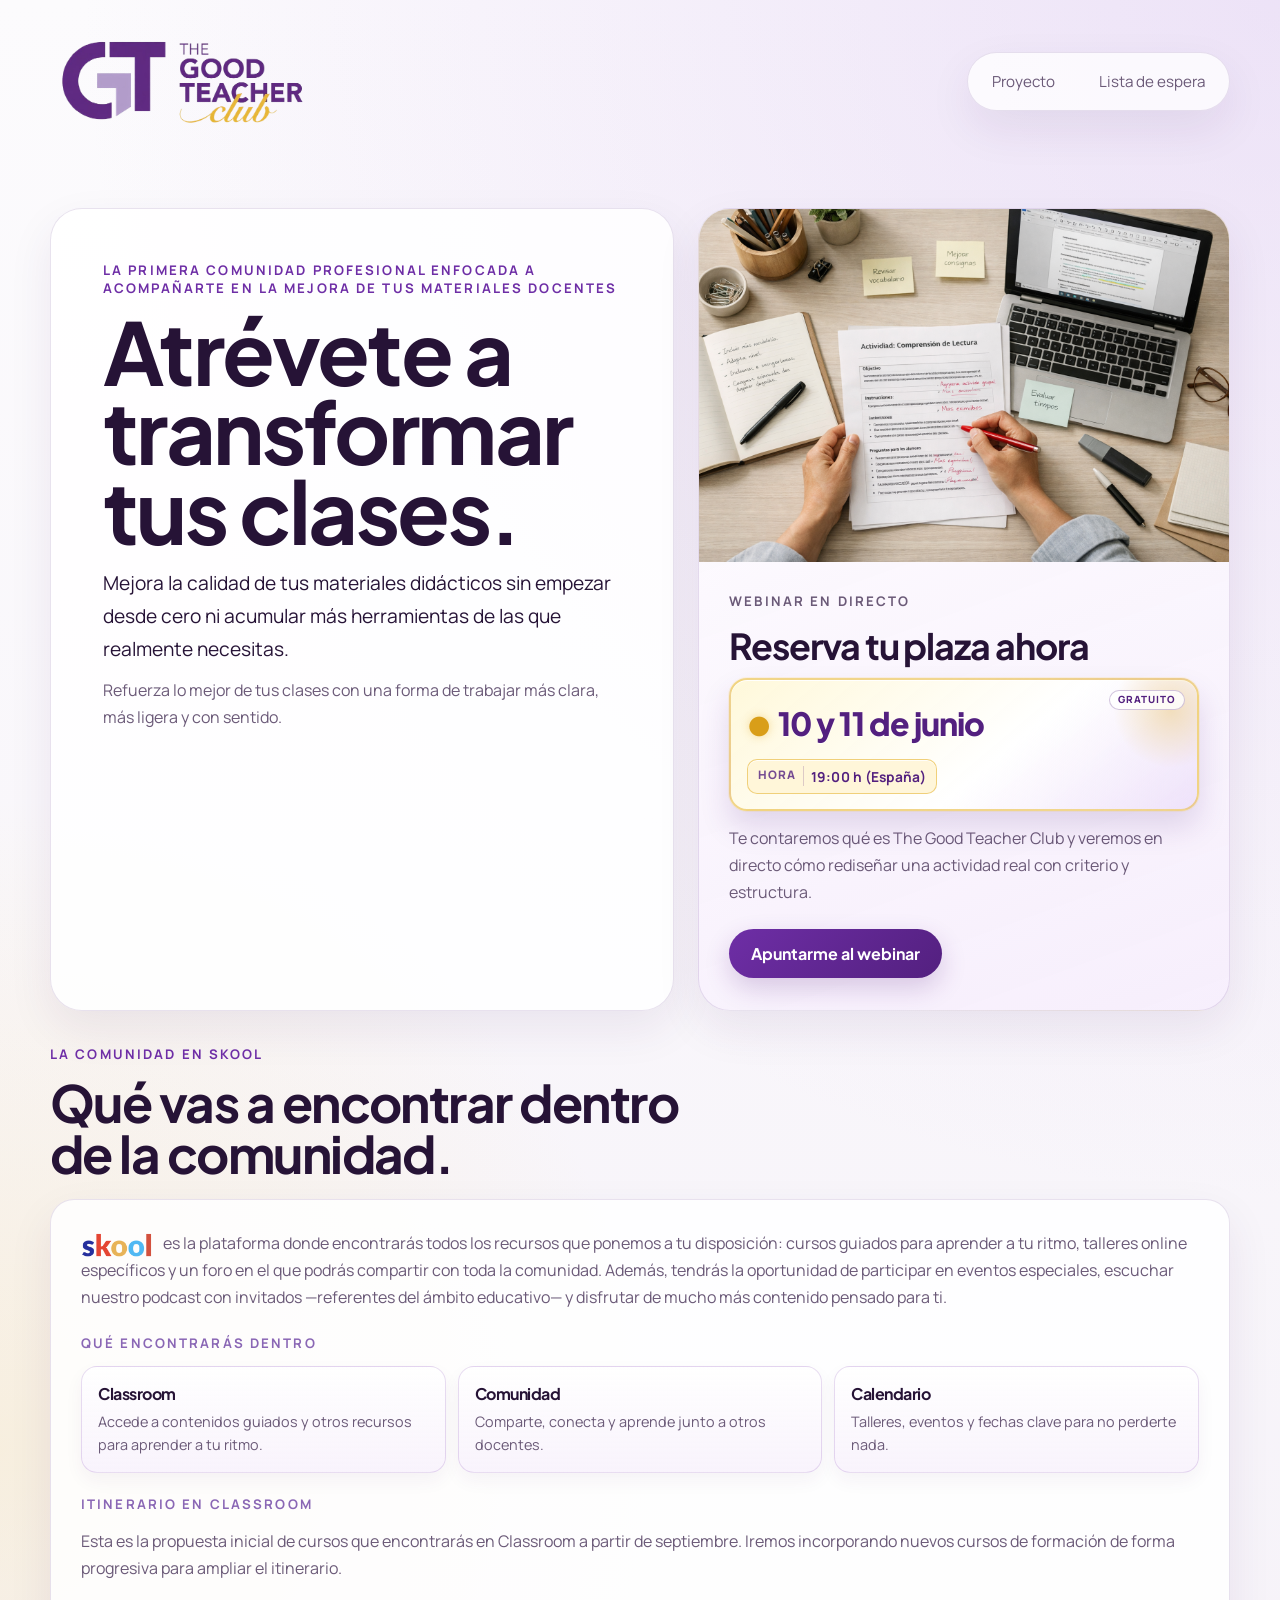
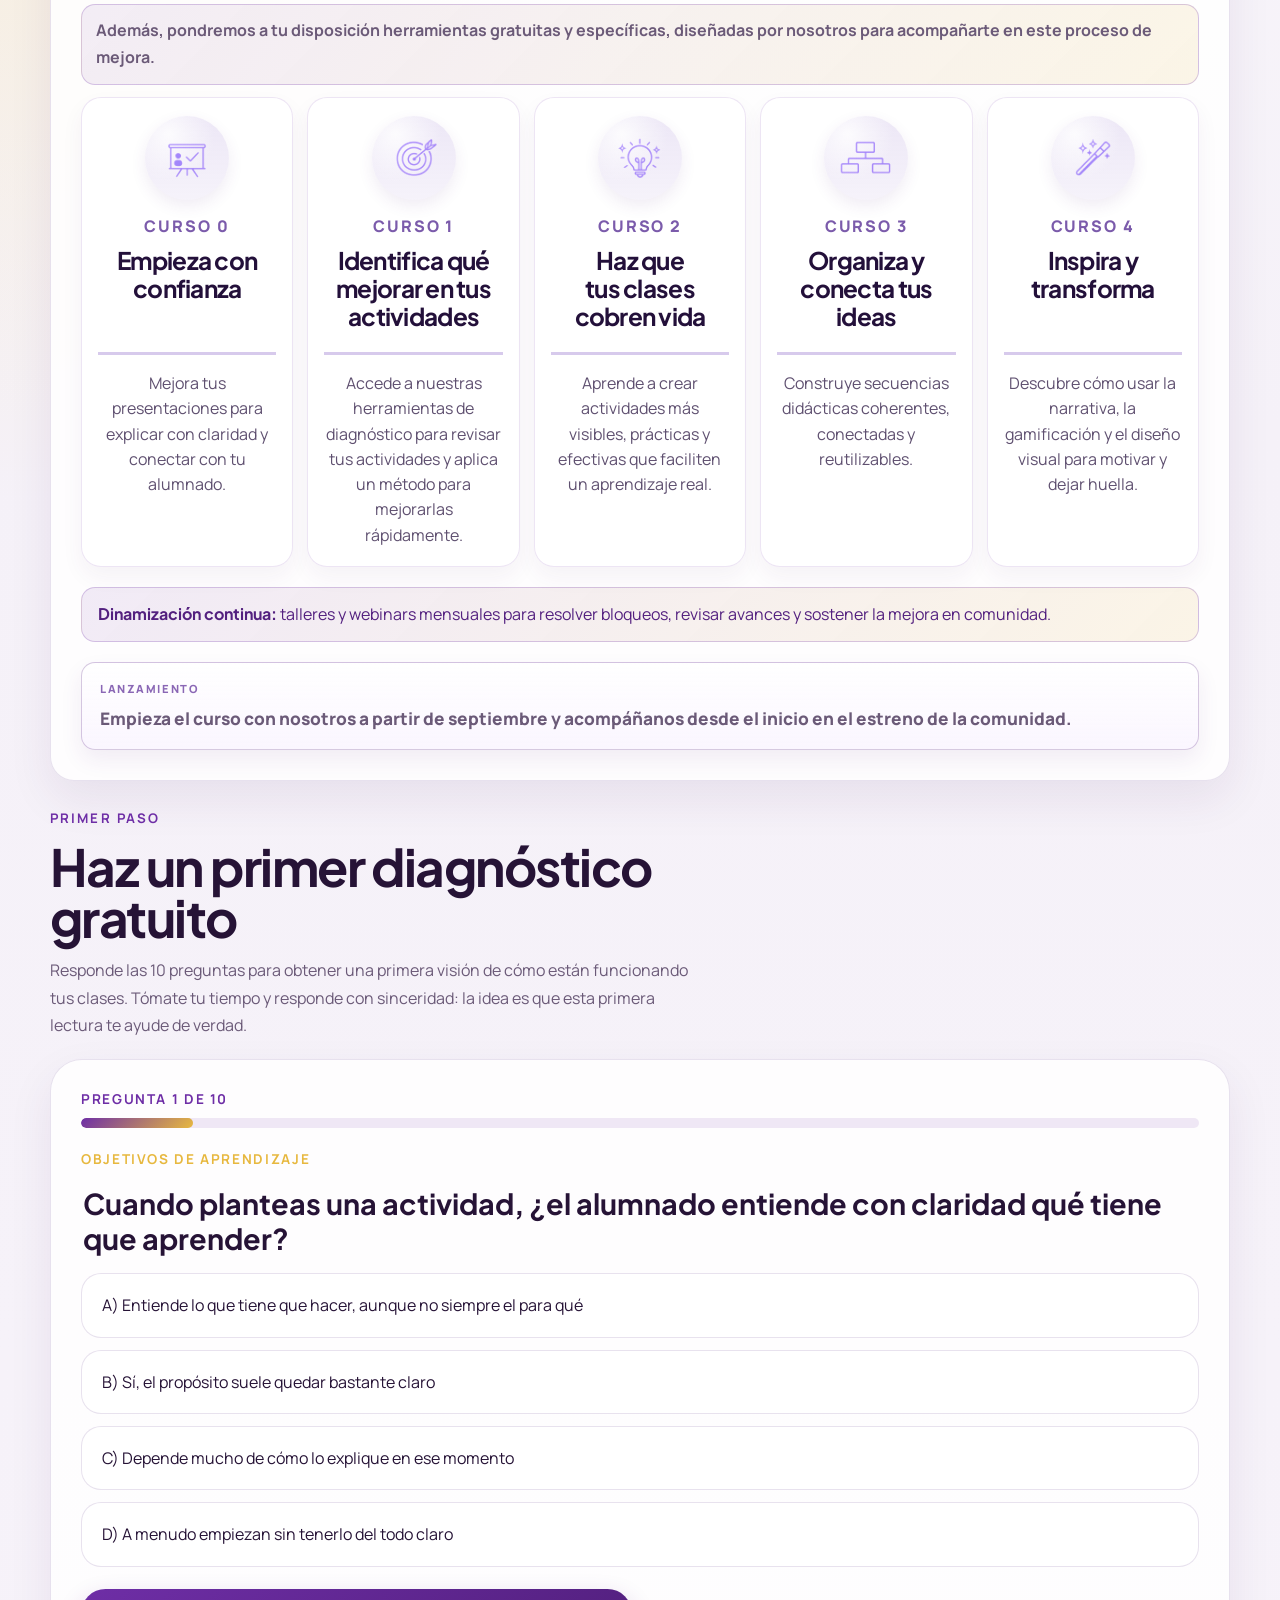
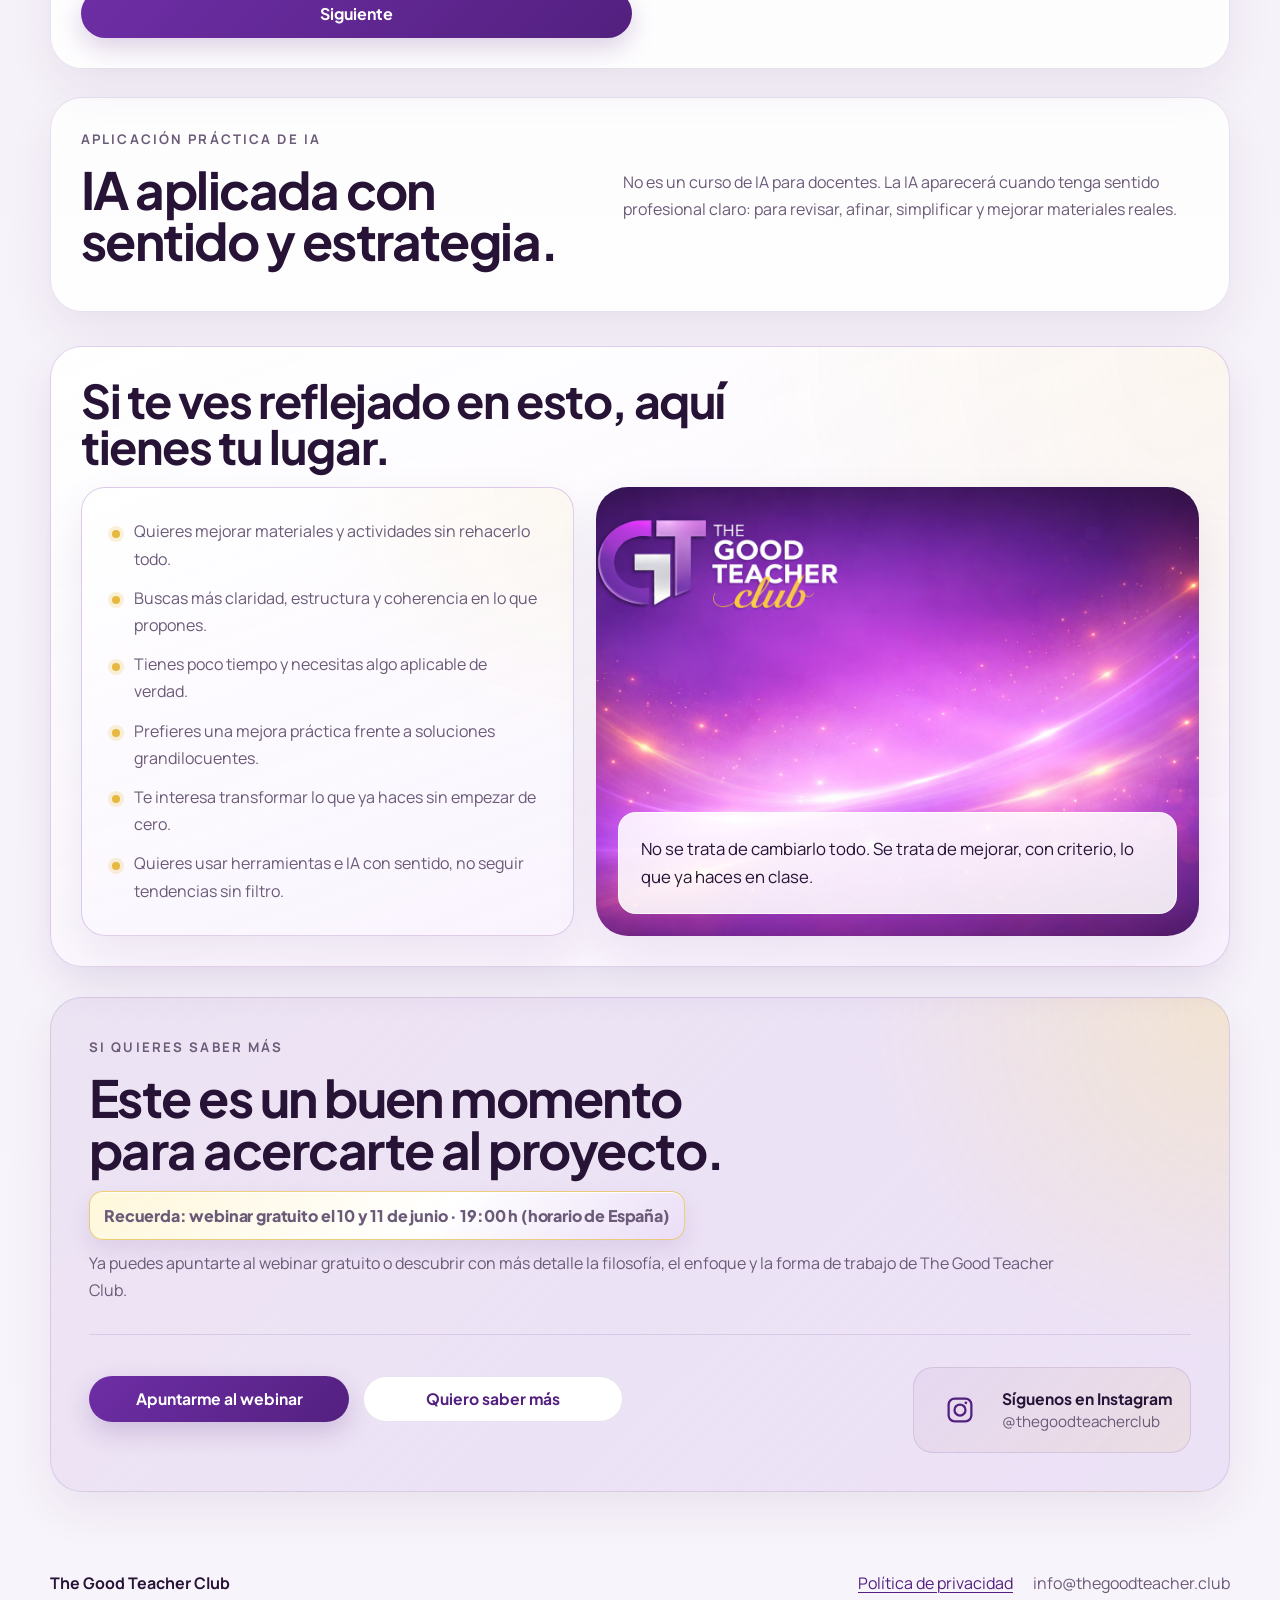
==== commit da8800ec: "Update index.html" ====
--- a/index.html
+++ b/index.html
@@ -281,7 +281,7 @@
     <section class="section audience" id="dentro">
       <div class="audience-shell">
         <div class="audience-intro">
-          <h2>Si te reconoces en algo de esto, este es tu espacio.</h2>
+          <h2>Si te ves reflejado en esto, aquí tienes tu lugar.</h2>
         </div>
 
         <div class="audience-layout">
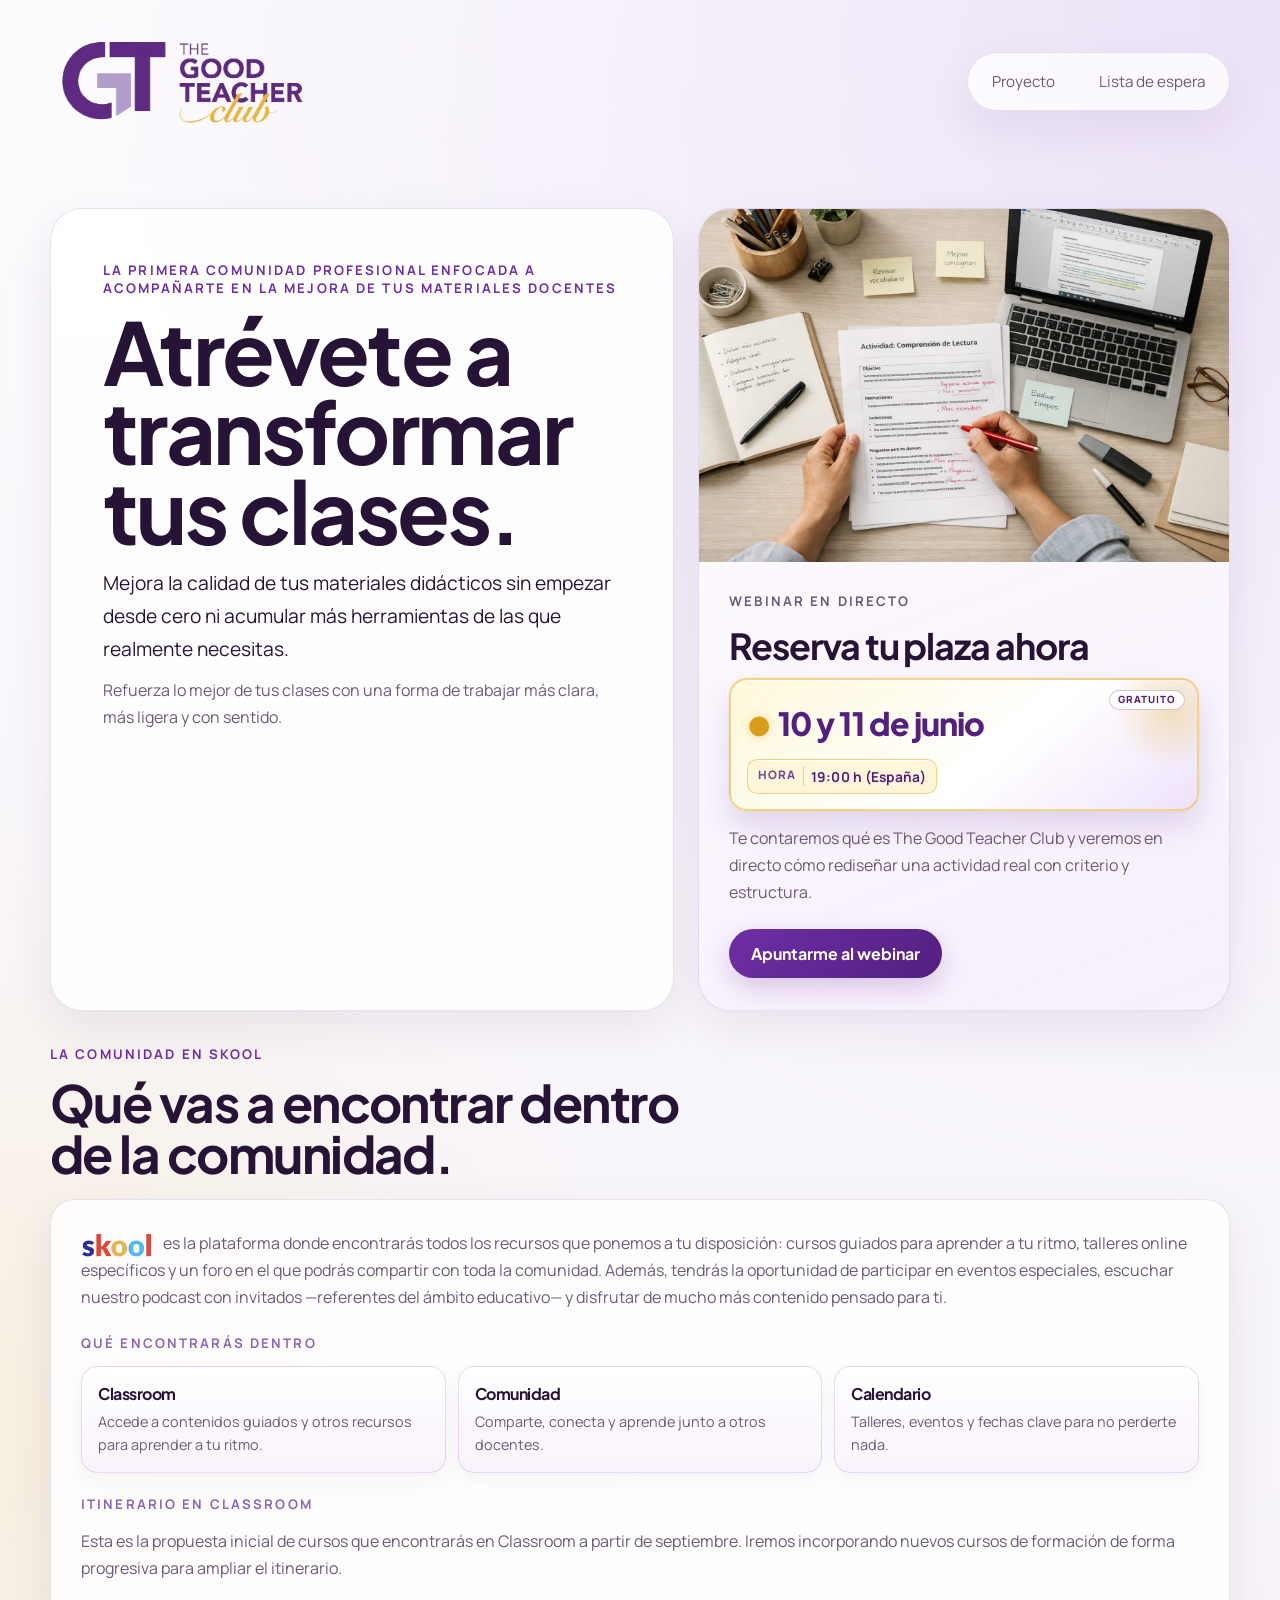
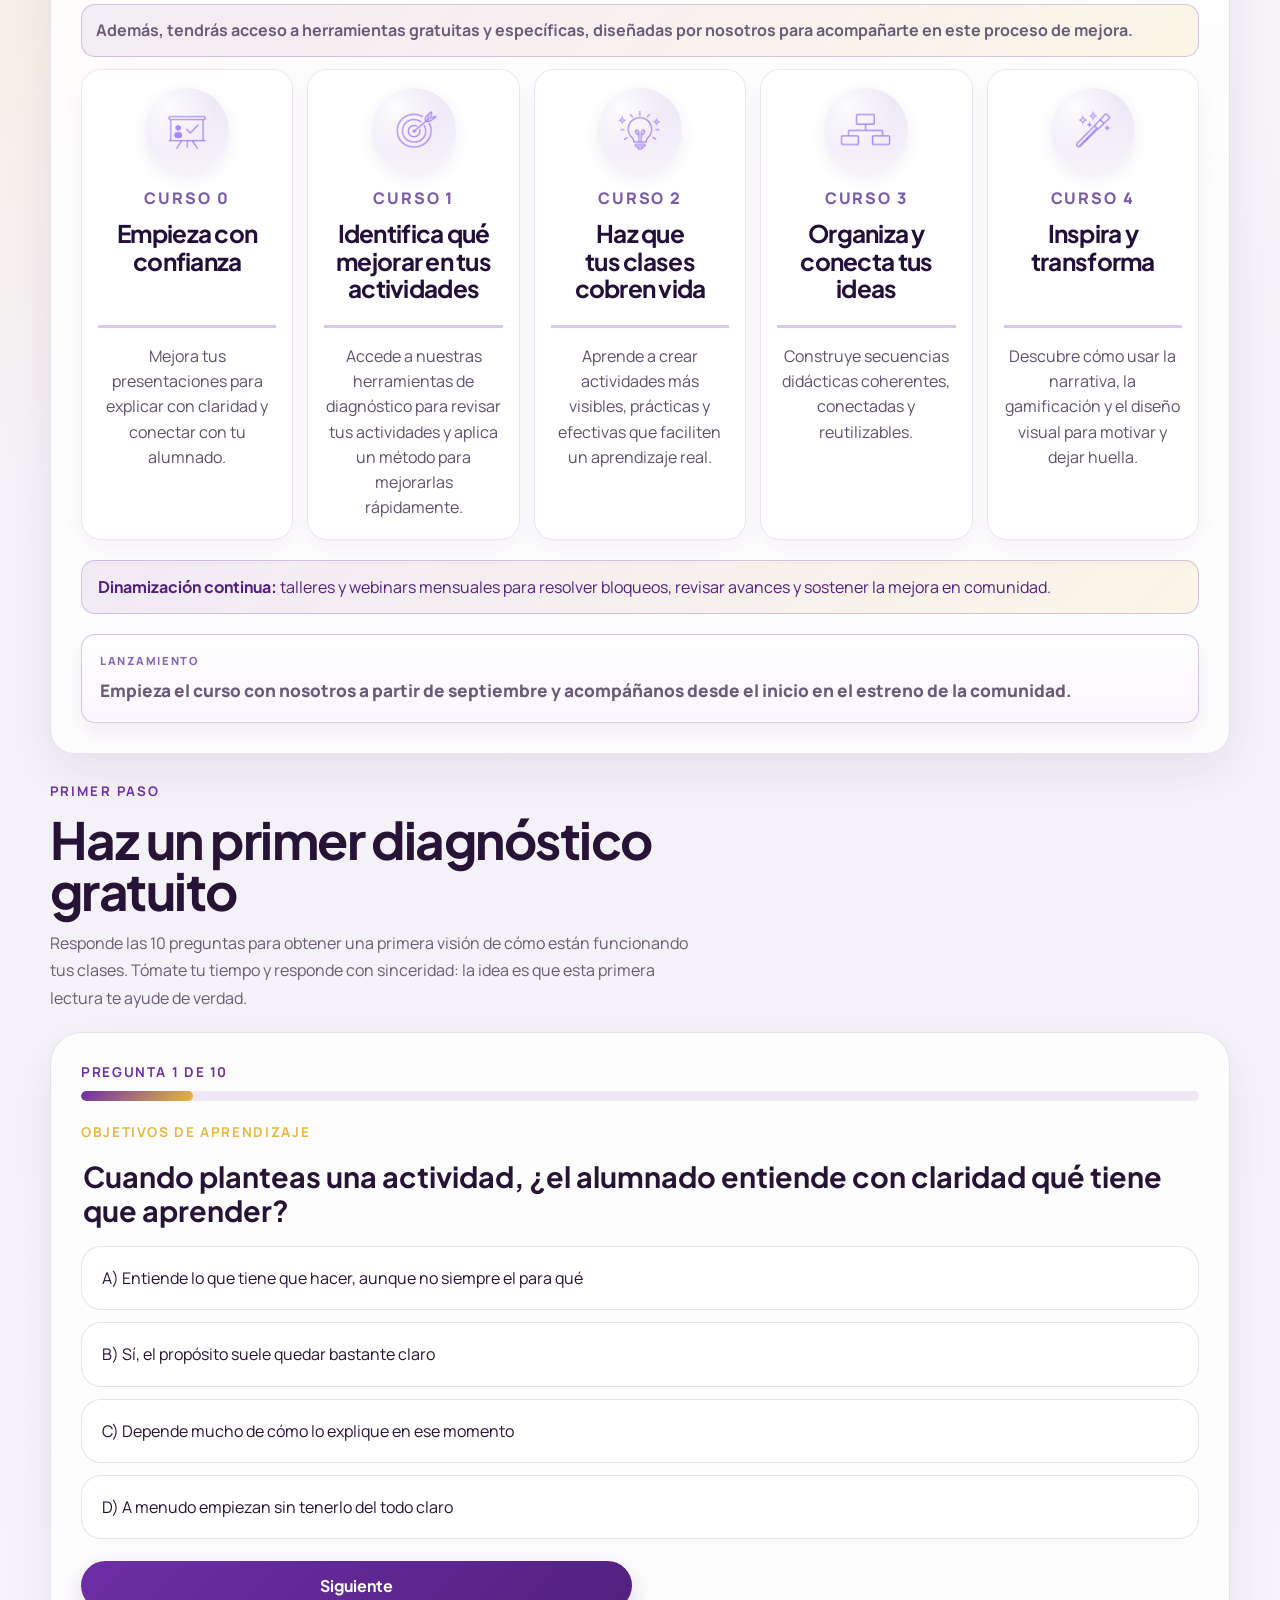
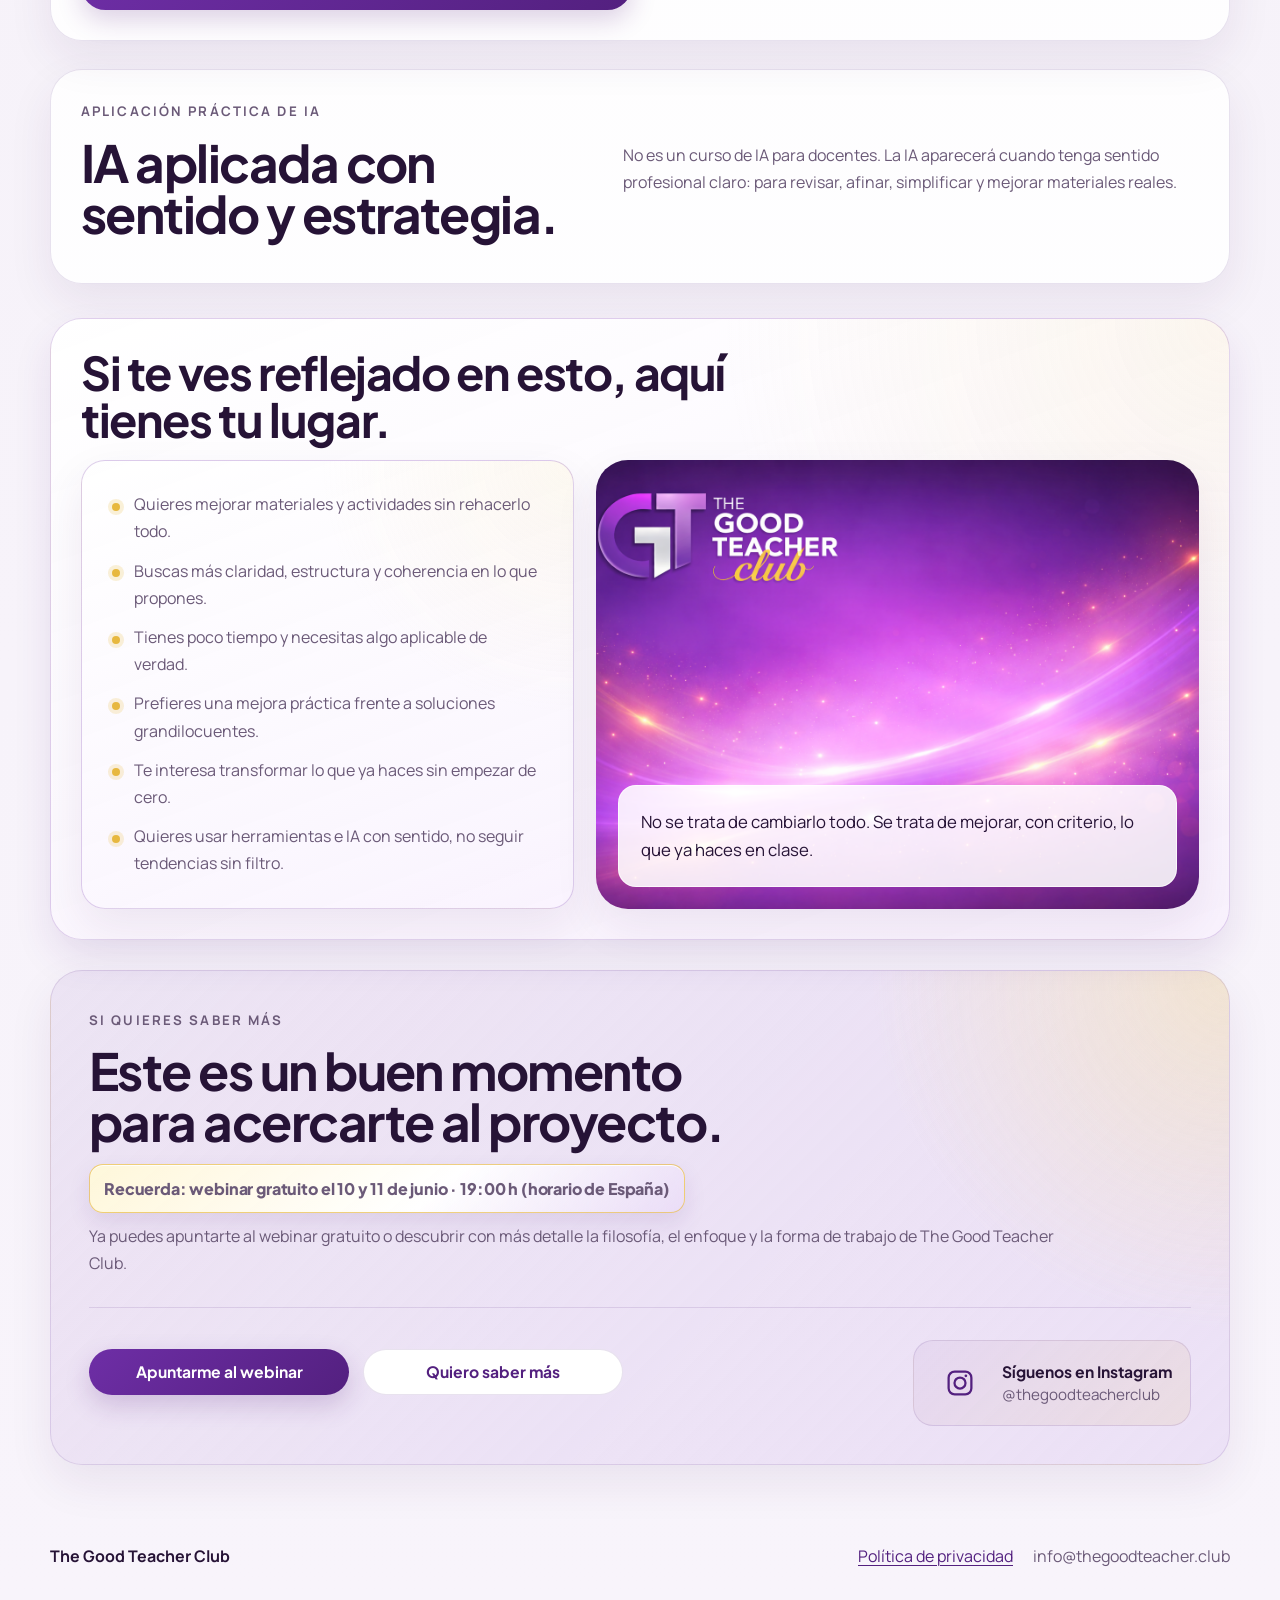
==== commit 6c5d51e7: "Update index.html" ====
--- a/index.html
+++ b/index.html
@@ -92,7 +92,7 @@
               Esta es la propuesta inicial de cursos que encontrarás en Classroom a partir de septiembre. Iremos incorporando nuevos cursos de formación de forma progresiva para ampliar el itinerario.
             </p>
             <p class="skool-tools-note">
-              Además, pondremos a tu disposición herramientas gratuitas y específicas, diseñadas por nosotros para acompañarte en este proceso de mejora.
+              Además, tendrás acceso a herramientas gratuitas y específicas, diseñadas por nosotros para acompañarte en este proceso de mejora.
             </p>
             <div class="skool-step-grid">
               <article class="skool-step-card">
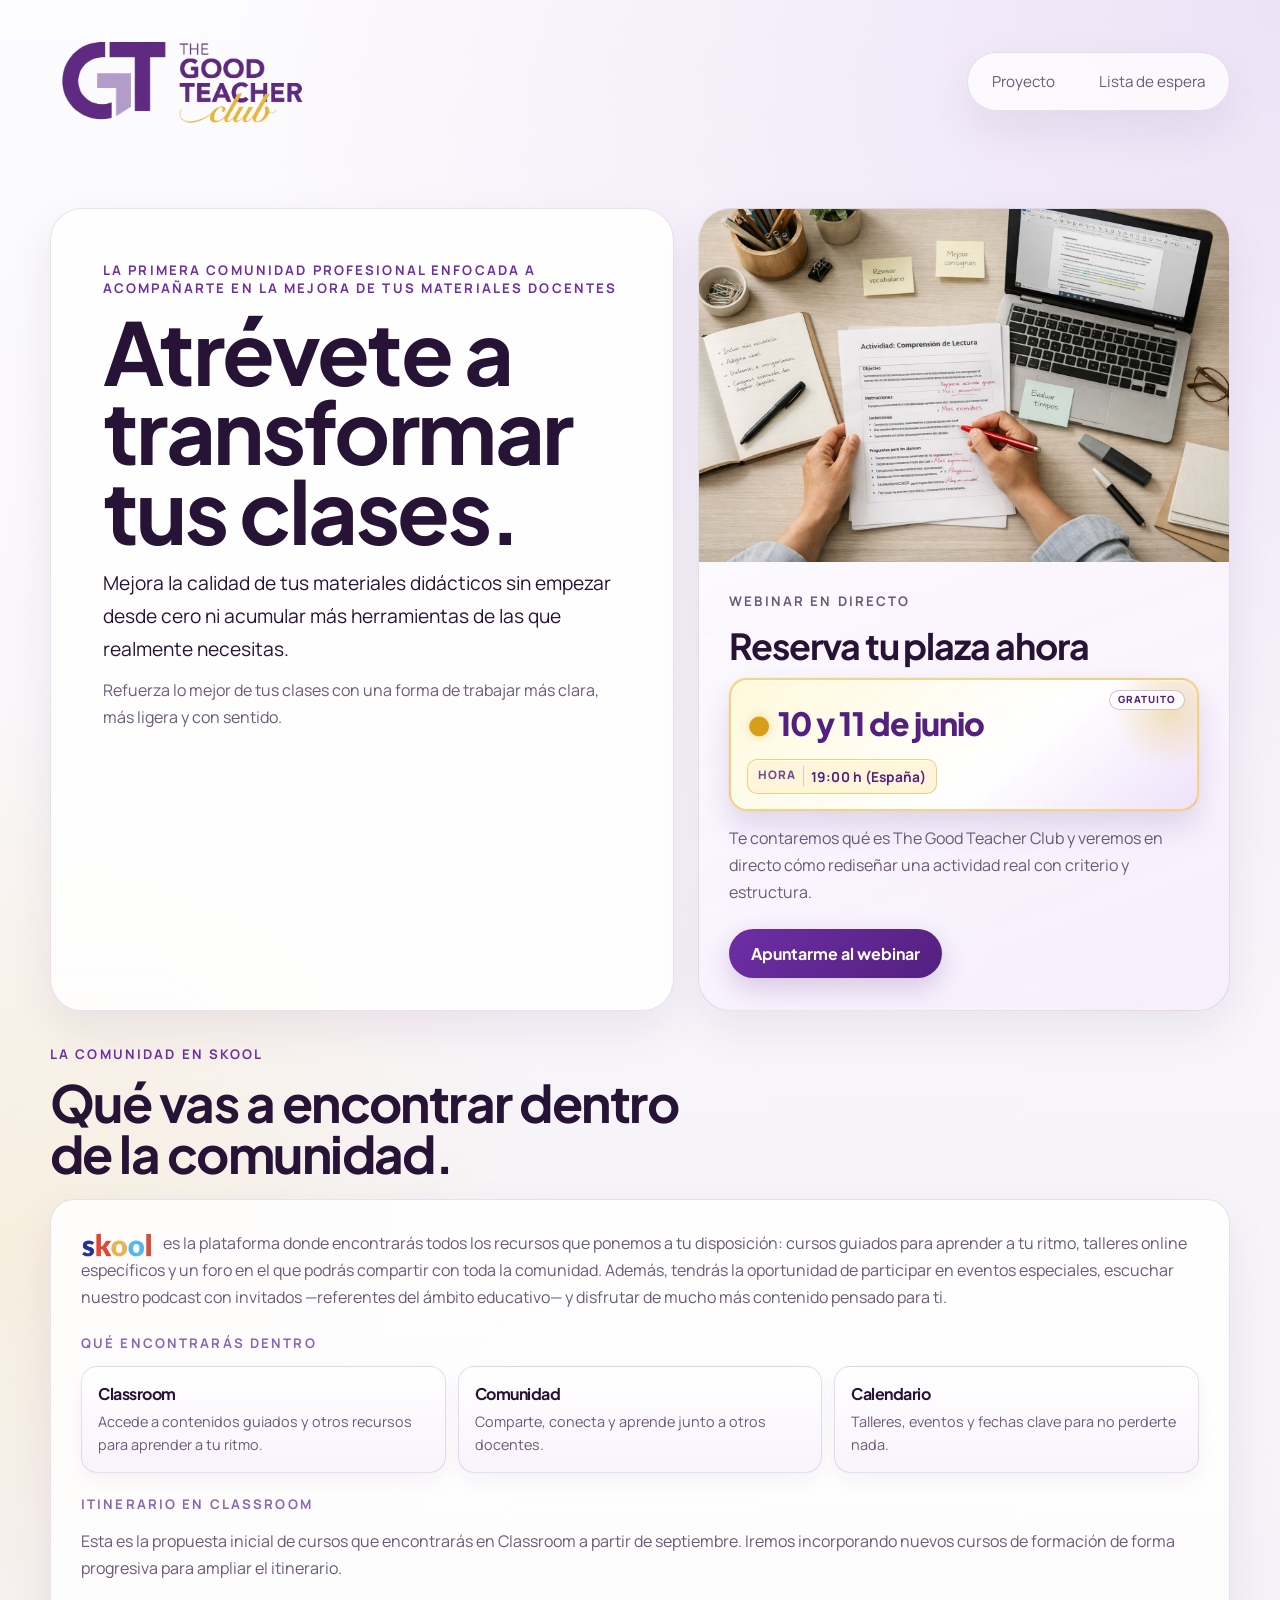
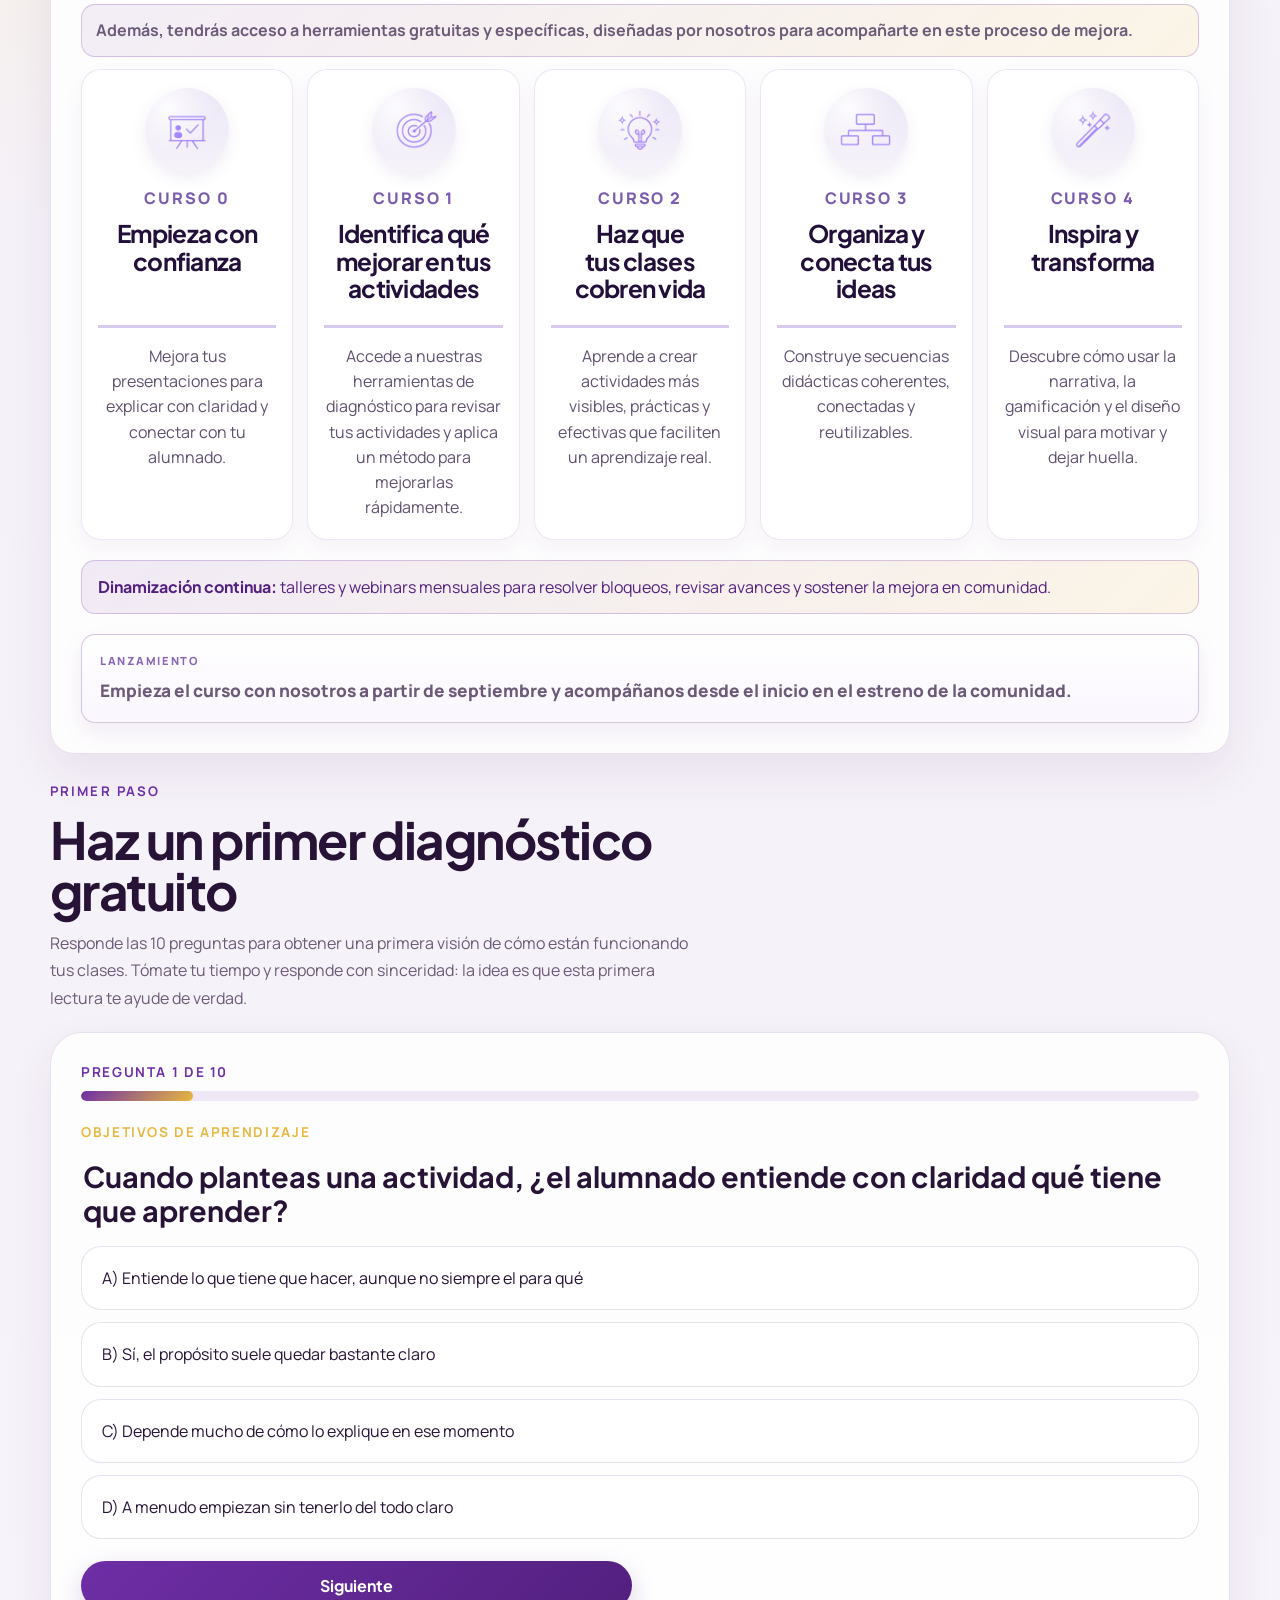
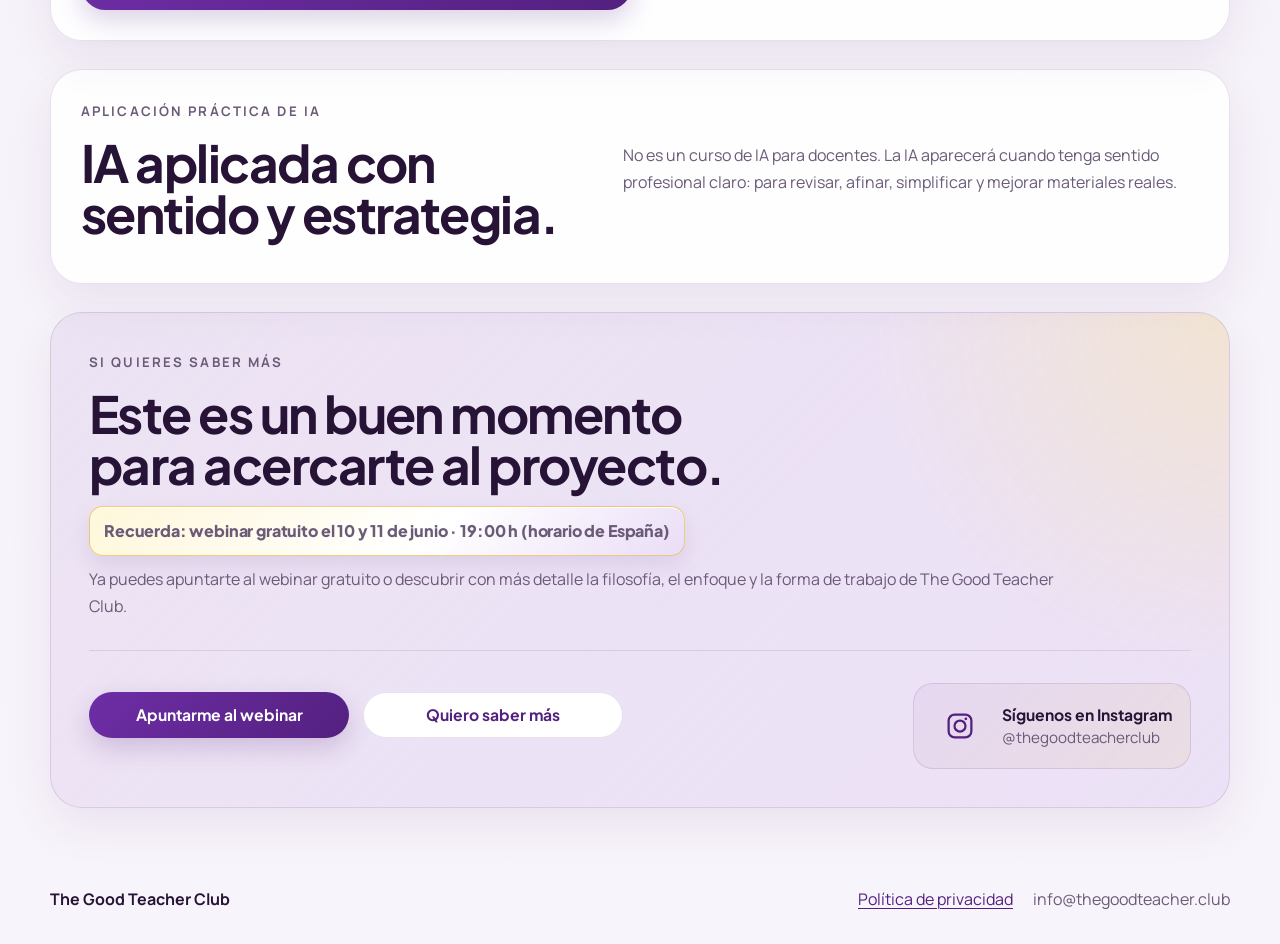
==== commit f2830d43: "Update index.html" ====
--- a/index.html
+++ b/index.html
@@ -278,35 +278,6 @@
       </div>
     </section>
 
-    <section class="section audience" id="dentro">
-      <div class="audience-shell">
-        <div class="audience-intro">
-          <h2>Si te ves reflejado en esto, aquí tienes tu lugar.</h2>
-        </div>
-
-        <div class="audience-layout">
-          <div class="audience-card audience-identity-card">
-            <ul class="clean-list clean-list-spaced">
-              <li>Quieres mejorar materiales y actividades sin rehacerlo todo.</li>
-              <li>Buscas más claridad, estructura y coherencia en lo que propones.</li>
-              <li>Tienes poco tiempo y necesitas algo aplicable de verdad.</li>
-              <li>Prefieres una mejora práctica frente a soluciones grandilocuentes.</li>
-              <li>Te interesa transformar lo que ya haces sin empezar de cero.</li>
-              <li>Quieres usar herramientas e IA con sentido, no seguir tendencias sin filtro.</li>
-            </ul>
-          </div>
-          <div class="audience-quote">
-            <img src="fondo1.png" alt="Fondo visual de The Good Teacher Club">
-            <div class="quote-overlay">
-              <p>
-                No se trata de cambiarlo todo. Se trata de mejorar, con criterio, lo que ya haces en clase.
-              </p>
-            </div>
-          </div>
-        </div>
-      </div>
-    </section>
-
     <section class="section final-cta" id="cta-final">
       <div class="final-cta-copy">
         <p class="eyebrow">Si quieres saber más</p>
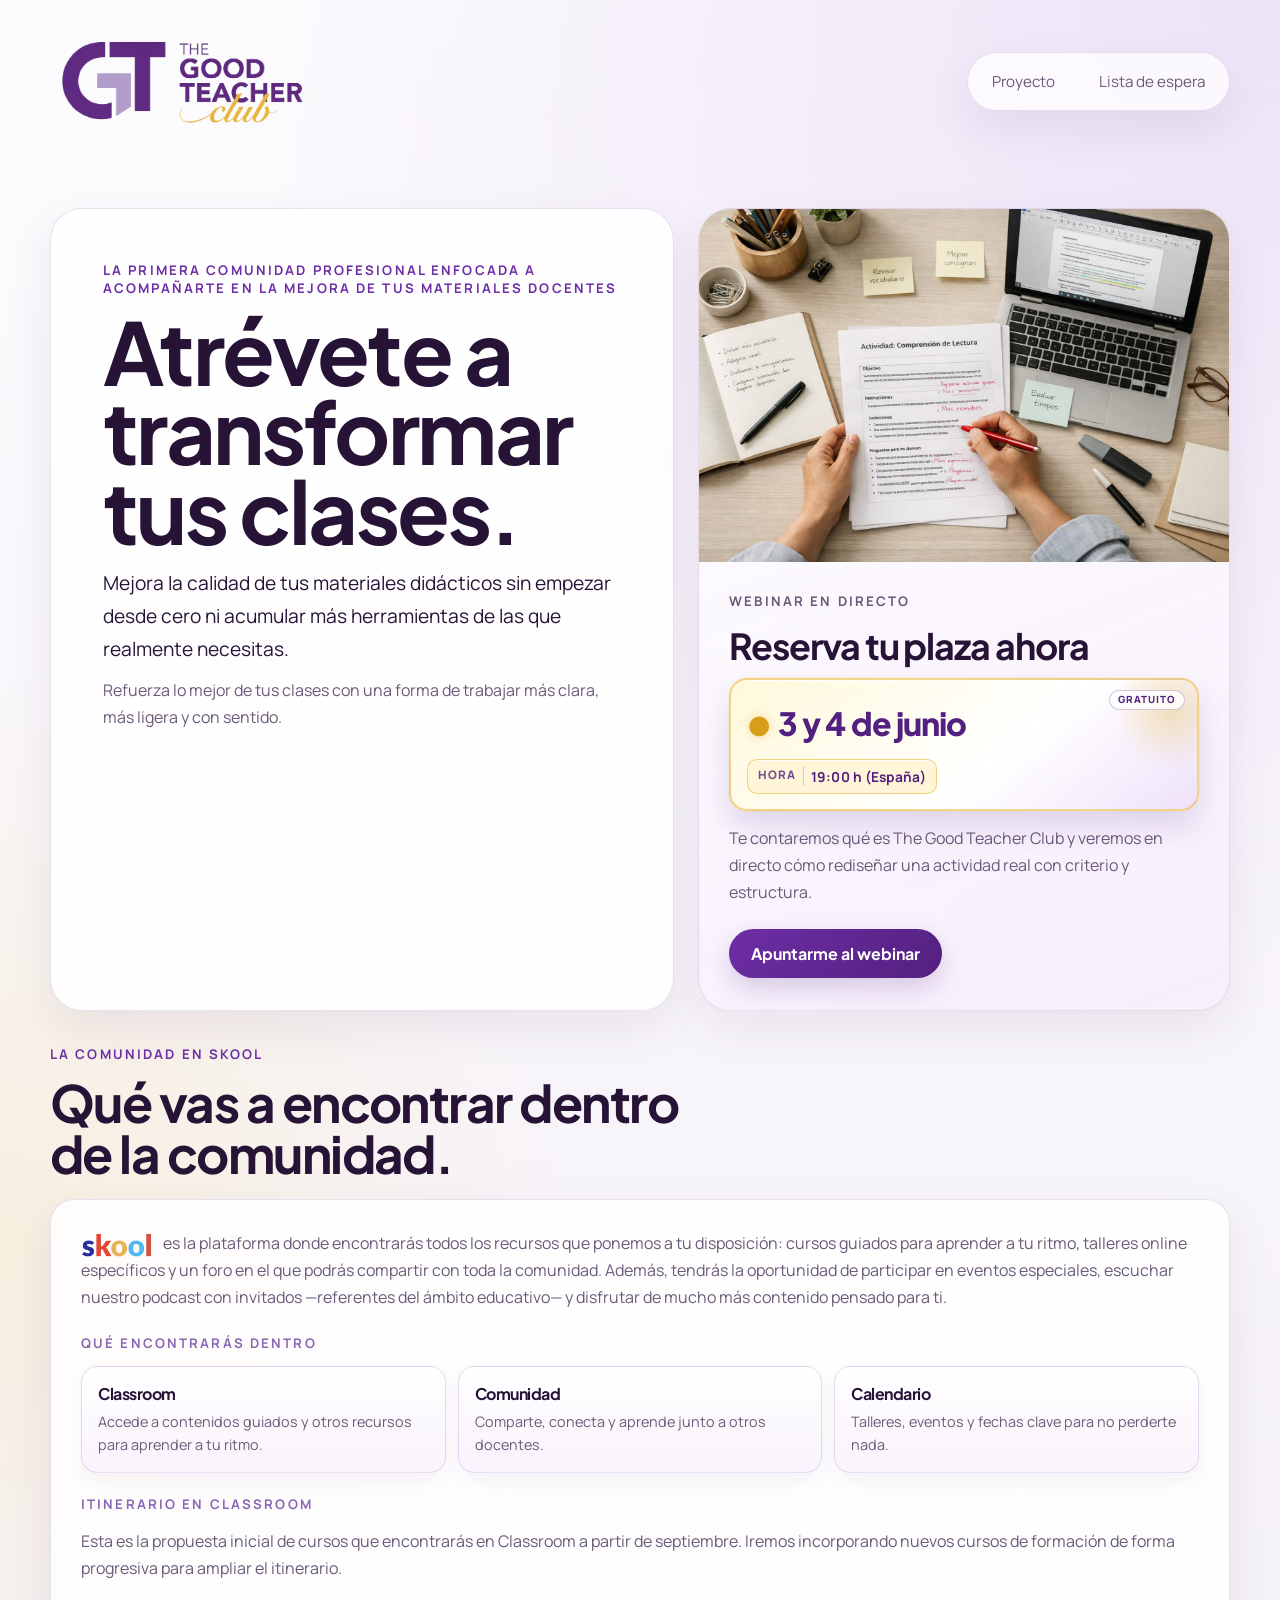
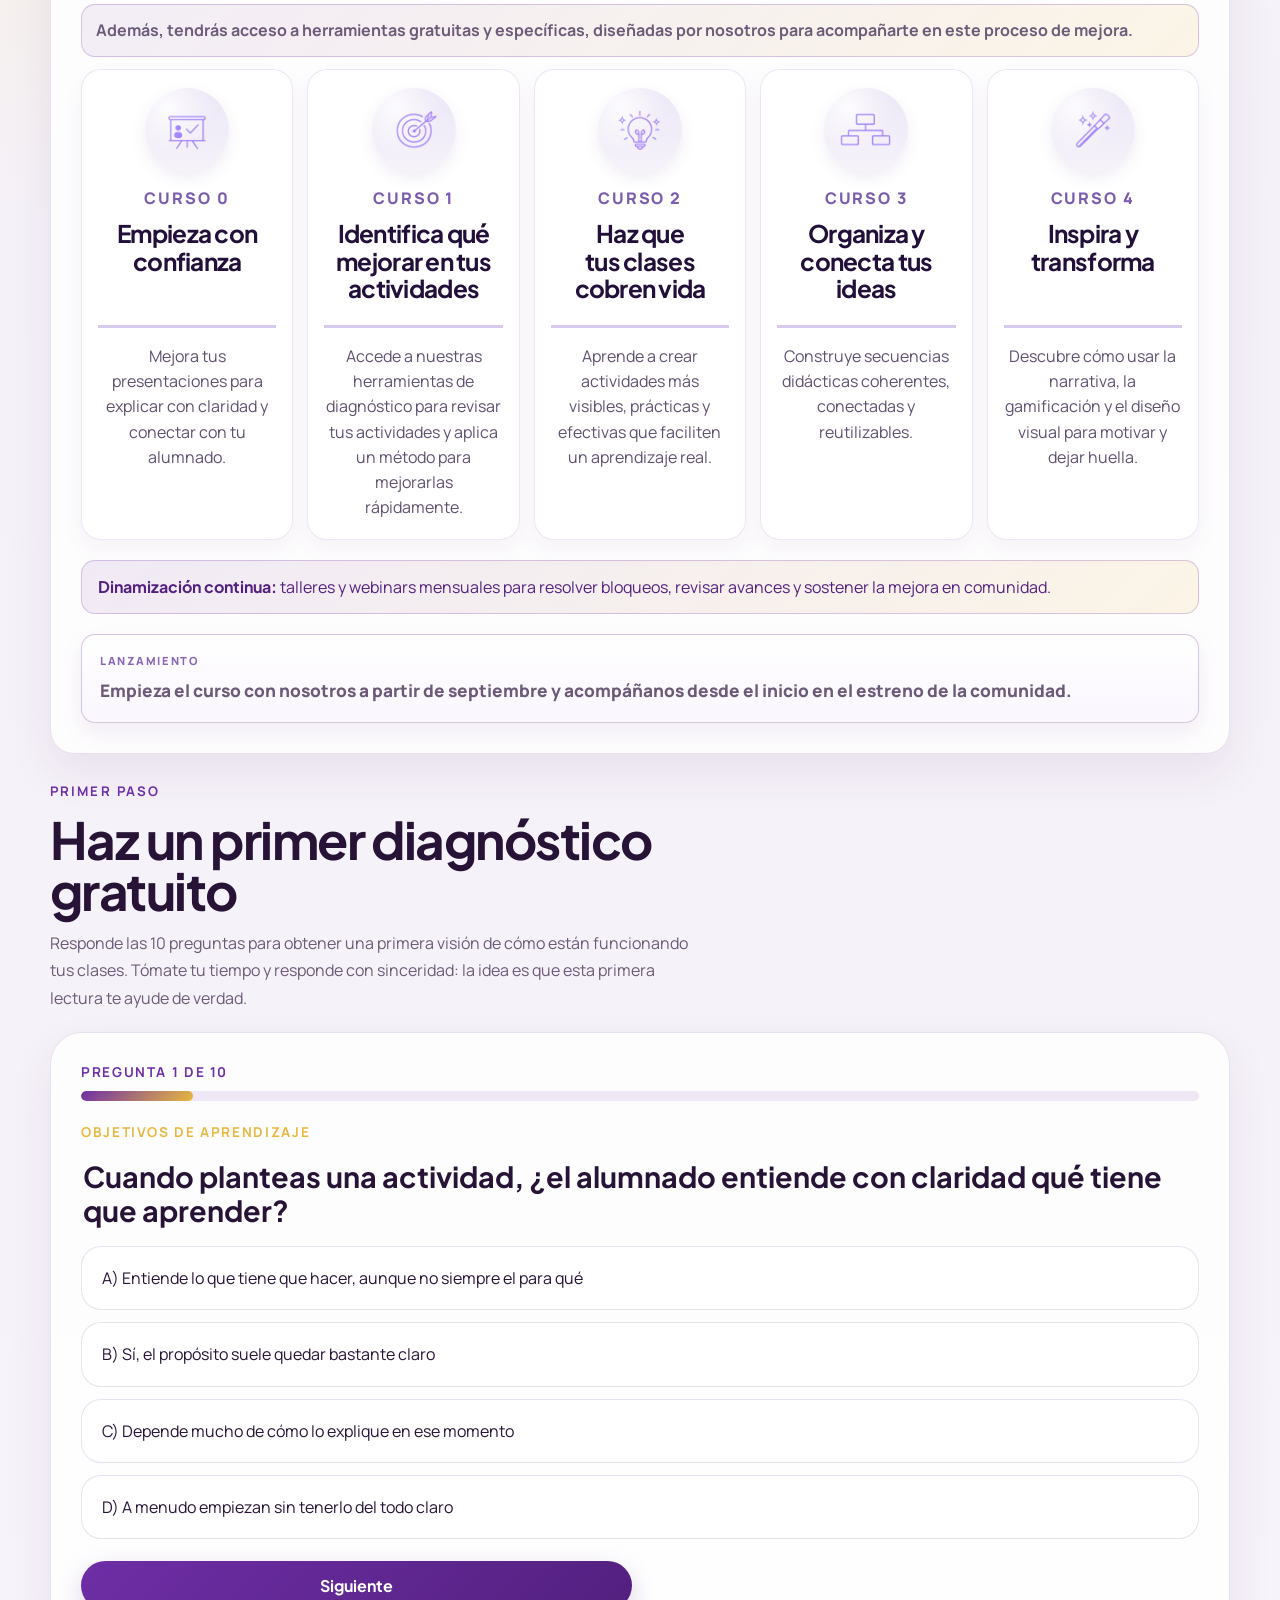
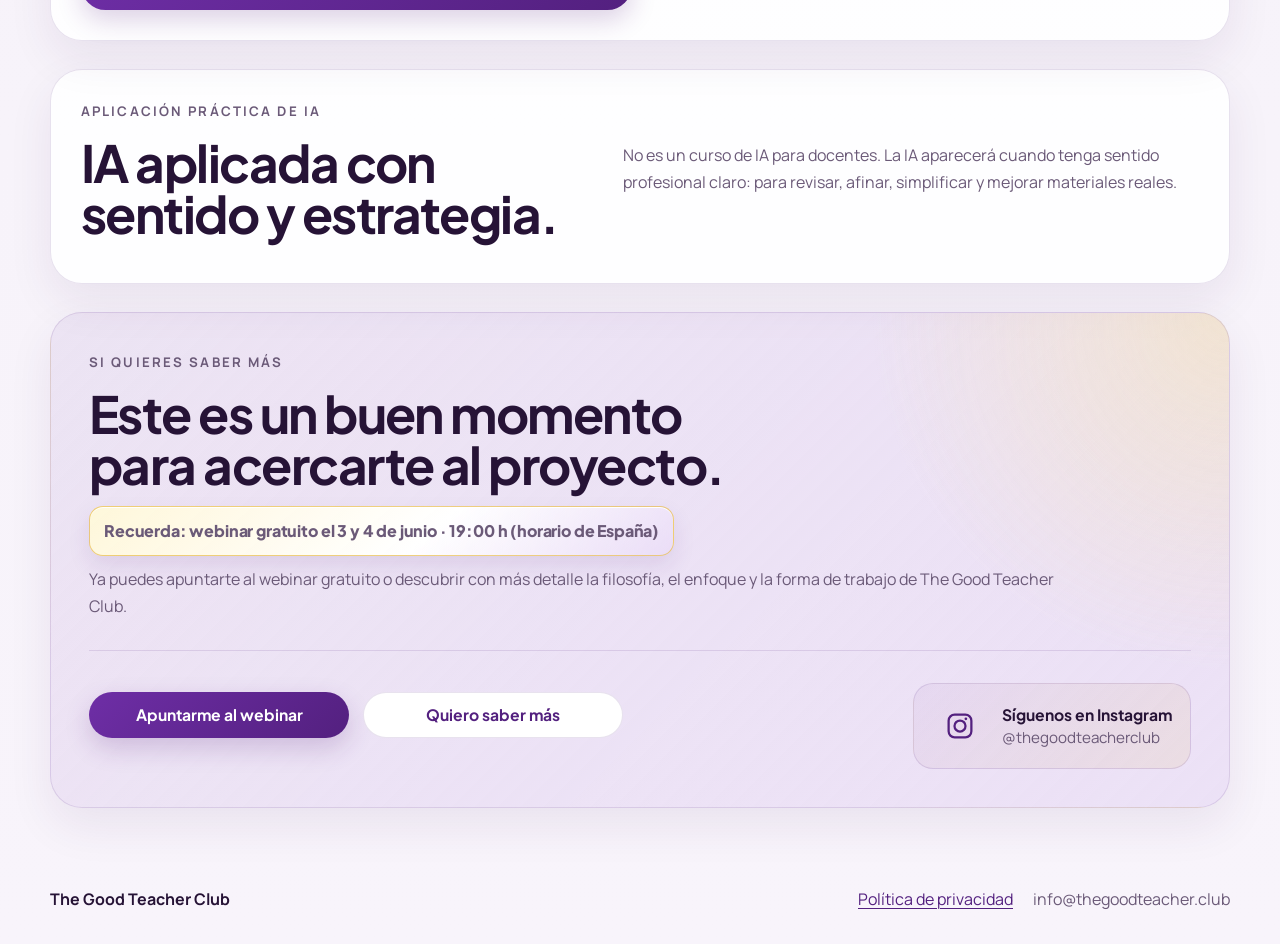
==== commit 6c0b3aea: "Update index.html" ====
--- a/index.html
+++ b/index.html
@@ -42,7 +42,7 @@
           <p class="card-kicker">Webinar en directo</p>
           <h2>Reserva tu plaza ahora</h2>
           <p class="webinar-highlight">
-            <strong>10 y 11 de junio</strong>
+            <strong>3 y 4 de junio</strong>
             <span>19:00 h (España)</span>
           </p>
           <p>
@@ -282,7 +282,7 @@
       <div class="final-cta-copy">
         <p class="eyebrow">Si quieres saber más</p>
         <h2>Este es un buen momento para acercarte al proyecto.</h2>
-        <p class="cta-webinar-highlight">Recuerda: webinar gratuito el 10 y 11 de junio · 19:00 h (horario de España)</p>
+        <p class="cta-webinar-highlight">Recuerda: webinar gratuito el 3 y 4 de junio · 19:00 h (horario de España)</p>
         <p class="final-cta-summary">
           Ya puedes apuntarte al webinar gratuito o descubrir con más detalle la filosofía, el enfoque y la forma de trabajo de The Good Teacher Club.
         </p>
@@ -311,7 +311,7 @@
     <section class="modal-card" id="waitlist-modal" aria-hidden="true" role="dialog" aria-modal="true" aria-labelledby="waitlist-title" hidden>
       <button class="modal-close" type="button" aria-label="Cerrar" data-modal-close>&times;</button>
       <p class="eyebrow">Webinar gratuito</p>
-      <h2 id="waitlist-title">Reserva tu plaza: 10 y 11 de junio · 19:00 h.</h2>
+      <h2 id="waitlist-title">Reserva tu plaza: 3 y 4 de junio · 19:00 h.</h2>
       <p class="modal-text">
         Déjanos tu correo para enviarte el acceso al webinar en directo.
       </p>
